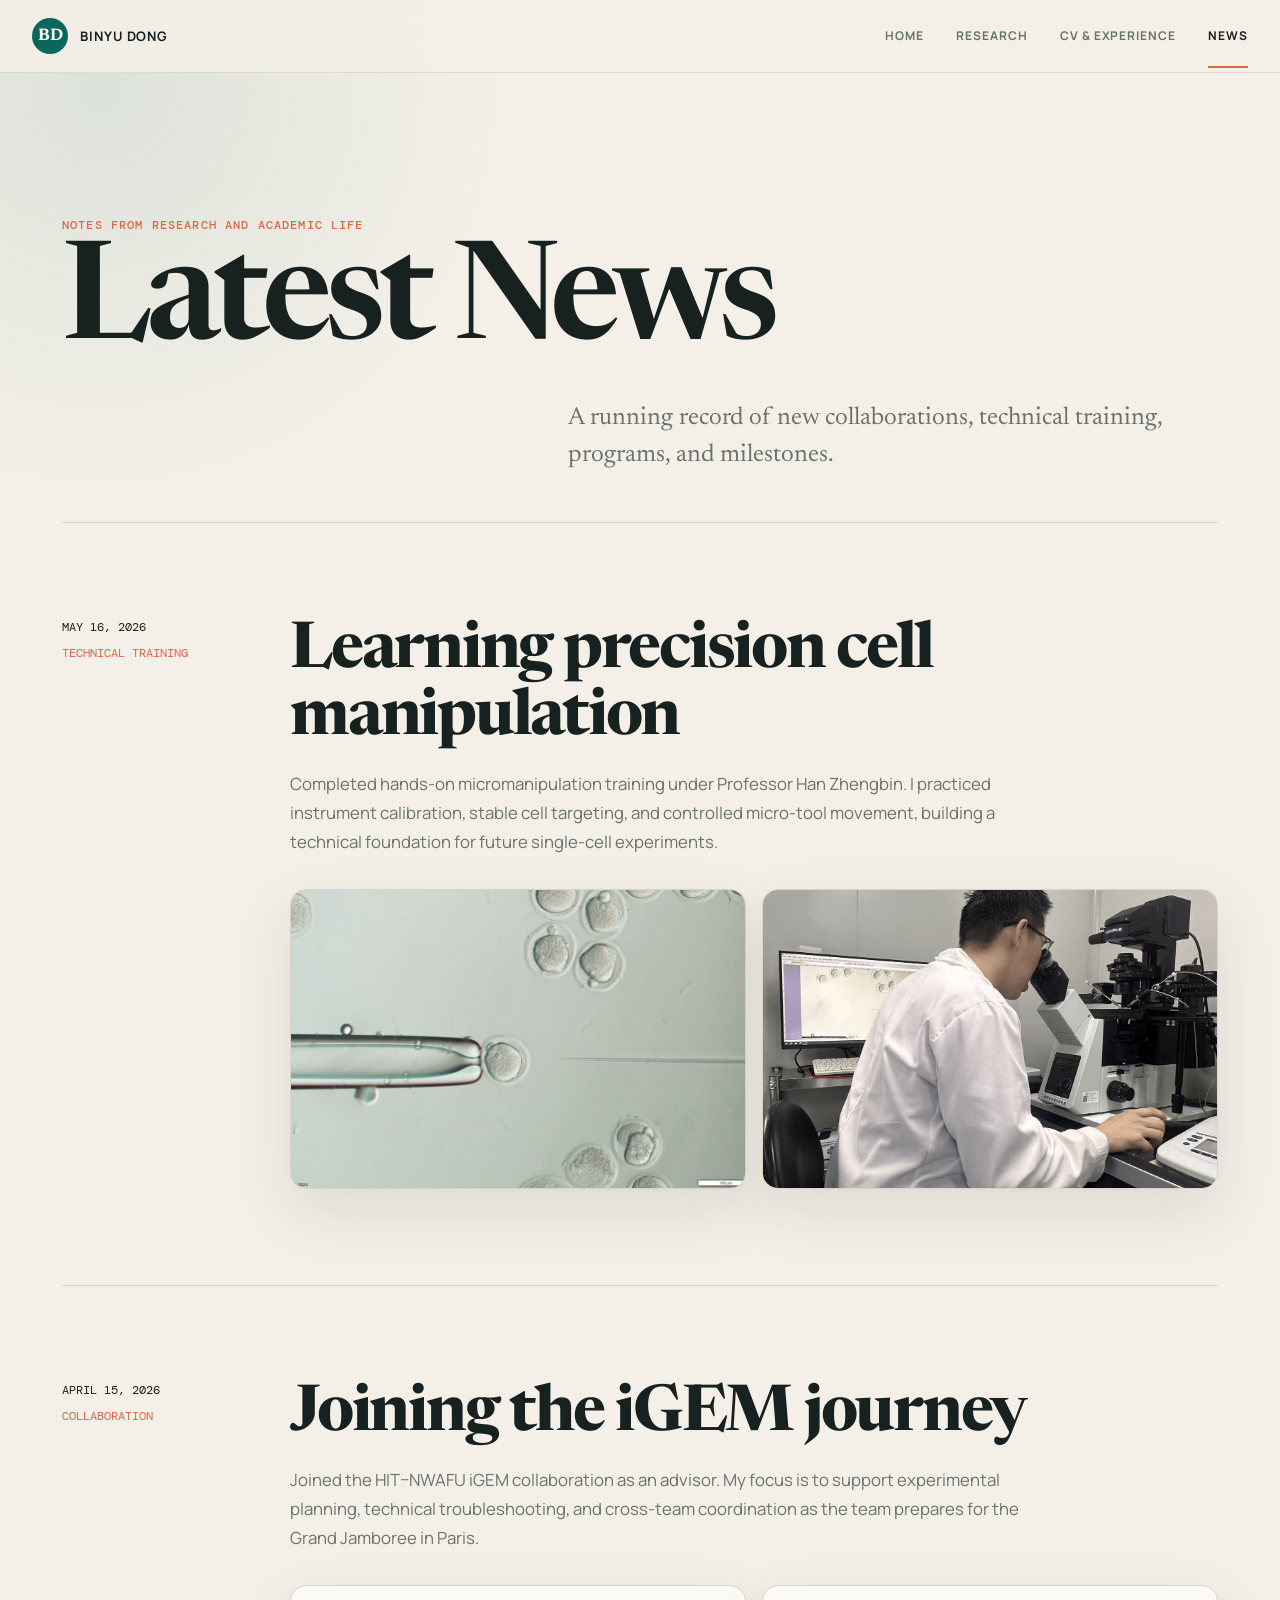
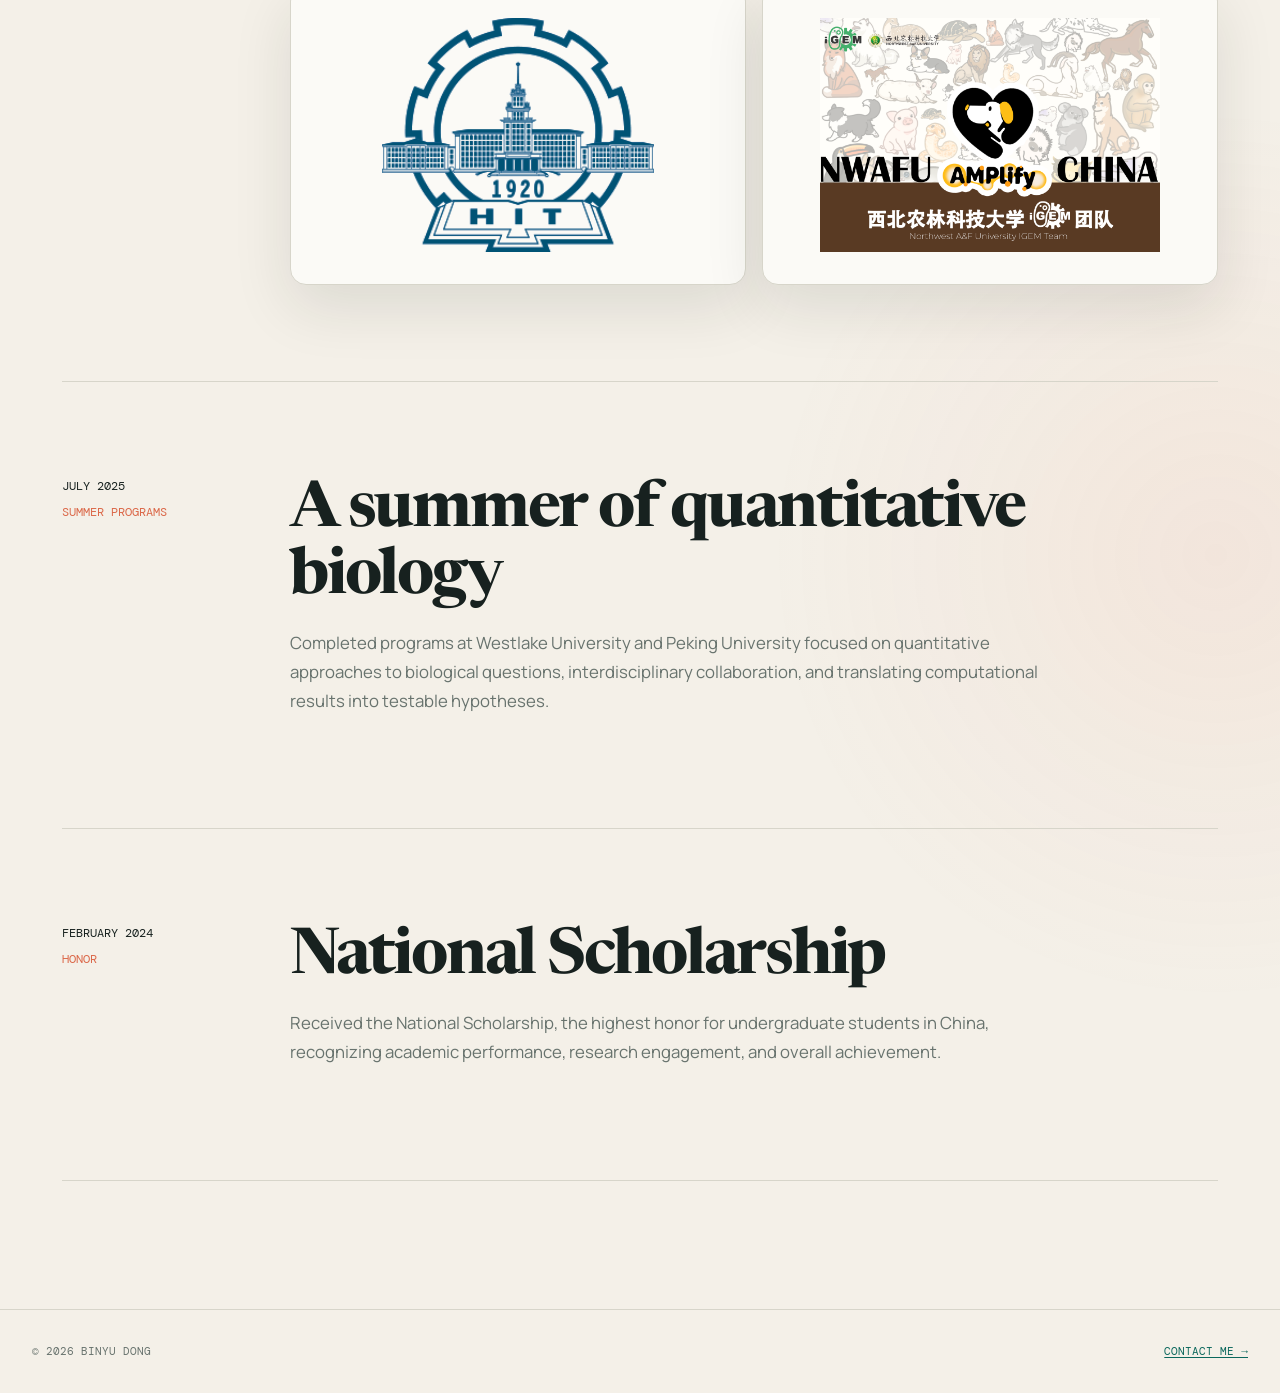
==== news.html @ 23bee2d2 "Improve mobile layout and research credibility" ====
<!doctype html>
<html lang="en">
<head>
  <meta charset="utf-8"><meta name="viewport" content="width=device-width, initial-scale=1">
  <title>Latest News | Binyu Dong</title>
  <meta name="description" content="Latest academic news and updates from Binyu Dong.">
  <link rel="preconnect" href="https://fonts.googleapis.com"><link rel="preconnect" href="https://fonts.gstatic.com" crossorigin>
  <link href="https://fonts.googleapis.com/css2?family=DM+Mono:wght@300;400;500&family=Manrope:wght@400;500;600;700&family=Newsreader:opsz,wght@6..72,500;6..72,600&display=swap" rel="stylesheet">
  <link rel="stylesheet" href="static/css/design.css"><link rel="icon" type="image/svg+xml" href="static/picture/icon.svg">
</head>
<body>
  <a class="skip-link" href="#content">Skip to content</a>
  <header class="site-header"><nav class="site-nav" aria-label="Main navigation"><a class="site-brand" href="index.html"><span class="brand-mark">BD</span><span>Binyu Dong</span></a><div class="nav-links"><a href="index.html">Home</a><a href="research.html">Research</a><a href="resume.html">CV & Experience</a><a class="active" href="news.html">News</a></div></nav></header>
  <main id="content" class="content-shell">
    <header class="page-hero"><p class="section-kicker">Notes from research and academic life</p><h1>Latest News</h1><p>A running record of new collaborations, technical training, programs, and milestones.</p></header>

    <section class="news-entry" id="micromanipulation"><div class="news-date"><time>May 16, 2026</time><span>Technical Training</span></div><article><h2>Learning precision cell manipulation</h2><p>Completed hands-on micromanipulation training under Professor Han Zhengbin. I practiced instrument calibration, stable cell targeting, and controlled micro-tool movement, building a technical foundation for future single-cell experiments.</p><div class="news-images"><img src="static/picture/placeholder1.png" alt="Micromanipulation training" loading="lazy" decoding="async"><img src="static/picture/placeholder2.png" alt="Micromanipulation training" loading="lazy" decoding="async"></div></article></section>

    <section class="news-entry" id="igem"><div class="news-date"><time>April 15, 2026</time><span>Collaboration</span></div><article><h2>Joining the iGEM journey</h2><p>Joined the HIT–NWAFU iGEM collaboration as an advisor. My focus is to support experimental planning, technical troubleshooting, and cross-team coordination as the team prepares for the Grand Jamboree in Paris.</p><div class="news-images logo-images"><img src="static/picture/hit.png" alt="Harbin Institute of Technology" loading="lazy" decoding="async"><img src="static/picture/igem.png" alt="iGEM Competition" loading="lazy" decoding="async"></div></article></section>

    <section class="news-entry"><div class="news-date"><time>July 2025</time><span>Summer Programs</span></div><article><h2>A summer of quantitative biology</h2><p>Completed programs at Westlake University and Peking University focused on quantitative approaches to biological questions, interdisciplinary collaboration, and translating computational results into testable hypotheses.</p></article></section>

    <section class="news-entry"><div class="news-date"><time>February 2024</time><span>Honor</span></div><article><h2>National Scholarship</h2><p>Received the National Scholarship, the highest honor for undergraduate students in China, recognizing academic performance, research engagement, and overall achievement.</p></article></section>
  </main>
  <footer class="site-footer"><span>© 2026 Binyu Dong</span><a href="mailto:binyudong@foxmail.com">Contact me →</a></footer>
  <button id="back-to-top" type="button" aria-label="Back to top">↑ Top</button><script src="static/js/design.js"></script>
</body>
</html>
---- static/css/design.css ----
:root {
  --paper: #f4f0e8; --bright: #fbfaf6; --ink: #17211f; --muted: #68736e;
  --line: #d7d5ca; --teal: #0a675c; --dark-teal: #07473f; --coral: #db6849;
  --display: "Newsreader", Georgia, serif; --sans: "Manrope", sans-serif; --mono: "DM Mono", monospace;
  --shadow: 0 22px 60px rgba(23,33,31,.11);
}
* { box-sizing: border-box; }
html { overflow-x: hidden; scroll-behavior: smooth; background: var(--paper); }
body { overflow-x: hidden; margin: 0; color: var(--ink); background: radial-gradient(circle at 8% 3%,rgba(10,103,92,.1),transparent 25rem),radial-gradient(circle at 95% 72%,rgba(219,104,73,.08),transparent 28rem),var(--paper); font-family: var(--sans); font-size: 17px; line-height: 1.72; }
body::before { position: fixed; inset: 0; z-index: -1; opacity: .32; content: ""; pointer-events: none; background-image: url("data:image/svg+xml,%3Csvg viewBox='0 0 160 160' xmlns='http://www.w3.org/2000/svg'%3E%3Cfilter id='n'%3E%3CfeTurbulence type='fractalNoise' baseFrequency='.8' numOctaves='3' stitchTiles='stitch'/%3E%3C/filter%3E%3Crect width='100%25' height='100%25' filter='url(%23n)' opacity='.08'/%3E%3C/svg%3E"); }
::selection { color: var(--bright); background: var(--teal); }
a { color: var(--teal); text-underline-offset: .2em; }
img { display: block; max-width: 100%; }
.skip-link { position: fixed; top: -5rem; left: 1rem; z-index: 100; padding: .7rem 1rem; color: white; background: var(--ink); }
.skip-link:focus { top: 0; }

.site-header { position: sticky; top: 0; z-index: 20; background: rgba(244,240,232,.88); border-bottom: 1px solid rgba(23,33,31,.1); backdrop-filter: blur(16px); }
.site-nav { display: flex; max-width: 1320px; min-height: 72px; margin: auto; padding: 0 32px; align-items: center; justify-content: space-between; }
.site-brand { display: flex; gap: .75rem; align-items: center; color: var(--ink); font-size: .82rem; font-weight: 700; letter-spacing: .07em; text-decoration: none; text-transform: uppercase; }
.brand-mark { display: grid; width: 2.25rem; height: 2.25rem; place-items: center; color: var(--bright); background: var(--teal); border-radius: 50%; font-family: var(--display); font-size: 1.05rem; letter-spacing: 0; }
.nav-links { display: flex; gap: 2rem; }
.nav-links a { position: relative; padding: 1.35rem 0; color: var(--muted); font-size: .75rem; font-weight: 700; letter-spacing: .08em; text-decoration: none; text-transform: uppercase; }
.nav-links a::after { position: absolute; right: 0; bottom: 0; left: 0; height: 2px; background: var(--coral); content: ""; transform: scaleX(0); transition: transform 180ms ease; }
.nav-links a:hover,.nav-links a.active { color: var(--ink); }
.nav-links a.active::after,.nav-links a:hover::after { transform: scaleX(1); }

.home-shell { display: grid; grid-template-columns: 290px minmax(0,1fr); gap: 5rem; max-width: 1320px; margin: auto; padding: 5rem 32px 8rem; }
.profile-card { position: sticky; top: 6.8rem; align-self: start; overflow: hidden; padding: .85rem 1rem 1.4rem; background: var(--bright); border: 1px solid rgba(23,33,31,.1); border-radius: 10rem 10rem 1.2rem 1.2rem; box-shadow: var(--shadow); }
.profile-card::after { position: absolute; right: -2rem; bottom: -2rem; width: 7rem; height: 7rem; background: repeating-radial-gradient(circle,var(--coral) 0 1px,transparent 1px 7px); content: ""; opacity: .25; }
.profile-card img { width: 100%; aspect-ratio: 1/1.18; object-fit: cover; object-position: center 19%; border-radius: 10rem 10rem .8rem .8rem; }
.profile-card > div { padding: .8rem .3rem 0; }
.profile-card h2 { margin: 0 0 1rem; font-family: var(--display); font-size: 2rem; line-height: 1.12; }
.profile-card h2 span { color: var(--muted); font-size: 1.25rem; }
.eyebrow,.section-kicker { margin: 0 0 .7rem; color: var(--coral); font-family: var(--mono); font-size: .72rem; font-weight: 500; letter-spacing: .1em; line-height: 1.5; text-transform: uppercase; }
.profile-quote { padding-top: 1rem; color: var(--dark-teal); border-top: 1px solid var(--line); font-family: var(--display); font-size: 1.18rem; line-height: 1.5; }
.profile-details { position: relative; z-index: 1; margin: 1.2rem 0 0; padding: 0; list-style: none; color: var(--muted); font-size: .78rem; line-height: 1.6; }
.profile-details li { margin: .45rem 0; }
.profile-details a { color: var(--ink); text-decoration: none; }

.hero { min-height: 590px; padding-top: 1.2rem; }
.hero h1,.page-hero h1 { margin: 0; font-family: var(--display); font-size: clamp(5rem,9vw,8rem); font-weight: 600; letter-spacing: -.045em; line-height: .9; }
.hero h1 em { color: var(--teal); font-weight: 500; }
.hero-lead { max-width: 760px; margin: 3rem 0 2rem; font-family: var(--display); font-size: 1.7rem; line-height: 1.48; }
.hero-actions { display: flex; gap: 1.5rem; align-items: center; }
.primary-button { display: inline-flex; gap: 2rem; align-items: center; justify-content: space-between; padding: .9rem 1rem .9rem 1.3rem; color: white; background: var(--ink); border-radius: 3rem; font-size: .76rem; font-weight: 700; letter-spacing: .07em; text-decoration: none; text-transform: uppercase; box-shadow: 0 12px 30px rgba(23,33,31,.2); }
.primary-button span { display: grid; width: 2rem; height: 2rem; place-items: center; color: var(--ink); background: var(--coral); border-radius: 50%; font-size: 1rem; }
.primary-button:hover { background: var(--teal); }
.text-button { color: var(--ink); font-size: .76rem; font-weight: 700; letter-spacing: .07em; text-transform: uppercase; }
.stat-strip { display: grid; grid-template-columns: repeat(3,1fr); margin: 0 0 7rem; border-block: 1px solid var(--line); }
.stat-strip div { padding: 1.5rem 1rem; border-right: 1px solid var(--line); }
.stat-strip div:last-child { border: 0; }
.stat-strip strong,.stat-strip span { display: block; }
.stat-strip strong { color: var(--teal); font-family: var(--display); font-size: 2rem; }
.stat-strip span { color: var(--muted); font-family: var(--mono); font-size: .7rem; line-height: 1.45; text-transform: uppercase; }
.home-section { margin-bottom: 7rem; }
.section-heading { display: flex; margin-bottom: 2rem; align-items: end; justify-content: space-between; }
.section-heading h2 { margin: 0; font-family: var(--display); font-size: 3.7rem; line-height: 1.08; }
.section-heading > a { color: var(--ink); font-family: var(--mono); font-size: .72rem; text-transform: uppercase; }
.interest-grid { display: grid; grid-template-columns: repeat(3,1fr); gap: 1rem; }
.interest-card { min-height: 260px; padding: 1.4rem; background: rgba(251,250,246,.55); border: 1px solid var(--line); border-radius: 1rem; transition: transform 180ms ease,background 180ms ease; }
.interest-card:hover { background: var(--bright); transform: translateY(-5px); }
.interest-card span { color: var(--coral); font-family: var(--mono); font-size: .72rem; }
.interest-card h3 { margin: 4rem 0 .8rem; font-family: var(--display); font-size: 1.9rem; line-height: 1.1; }
.interest-card p { margin: 0; color: var(--muted); font-size: .88rem; line-height: 1.65; }
.feature-grid { display: grid; grid-template-columns: 1.5fr 1fr; gap: 1rem; }
.feature-card { overflow: hidden; color: var(--ink); background: var(--bright); border: 1px solid var(--line); border-radius: 1rem; text-decoration: none; box-shadow: var(--shadow); }
.feature-card img { width: 100%; height: 220px; object-fit: cover; }
.feature-main img { height: 300px; }
.feature-card div { padding: 1.3rem; }
.feature-card span { color: var(--coral); font-family: var(--mono); font-size: .7rem; text-transform: uppercase; }
.feature-card h3 { margin: .5rem 0; font-family: var(--display); font-size: 1.9rem; line-height: 1.15; }
.feature-card p { margin: 0; color: var(--muted); font-size: .85rem; }
.news-preview-card { display: grid; grid-template-columns: 120px 1fr auto; gap: 1.5rem; padding: 1.5rem 0; align-items: center; color: var(--ink); border-block: 1px solid var(--line); text-decoration: none; }
.news-preview-card time { font-family: var(--mono); font-size: .72rem; }
.news-preview-card h3,.news-preview-card p { margin: 0; }
.news-preview-card h3 { font-family: var(--display); font-size: 1.75rem; line-height: 1.2; }
.news-preview-card p { color: var(--muted); font-size: .85rem; }

.content-shell { max-width: 1220px; margin: auto; padding: 6rem 32px 8rem; }
.page-hero { display: grid; min-height: 330px; padding: 3rem 0; align-content: center; border-bottom: 1px solid var(--line); }
.page-hero h1 { font-size: clamp(5rem,11vw,8.5rem); line-height: .9; }
.page-hero > p:last-child { max-width: 650px; margin: 2rem 0 0 auto; color: var(--muted); font-family: var(--display); font-size: 1.55rem; line-height: 1.5; }
.project { display: grid; grid-template-columns: 210px minmax(0,1fr); gap: 3.5rem; padding: 4.5rem 0; border-bottom: 1px solid var(--line); scroll-margin-top: 80px; }
.project-meta { color: var(--muted); font-family: var(--mono); font-size: 1rem; line-height: 1.65; text-transform: uppercase; }
.project-meta span { display: grid; width: 2.55rem; height: 2.55rem; margin-bottom: 1.15rem; place-items: center; color: white; background: var(--teal); border-radius: 50%; font-size: .82rem; }
.project-meta p { margin: 0 0 .75rem; }
.project-meta strong { color: var(--coral); font-size: .9em; letter-spacing: .02em; }
.project-body h2,.news-entry h2 { margin: 0 0 .8rem; font-family: var(--display); font-size: clamp(2.7rem,5vw,4.4rem); letter-spacing: -.035em; line-height: 1.05; }
.project-role { color: var(--teal); font-family: var(--mono); font-size: .75rem; line-height: 1.55; text-transform: uppercase; }
.project-body > p:not(.project-role),.project-body ul { max-width: 700px; }
.project-body li::marker { color: var(--coral); }
.project-facts { display: grid; grid-template-columns: repeat(2,minmax(0,1fr)); gap: 0; max-width: 820px; margin: 1.5rem 0 0; border: 1px solid var(--line); border-radius: 1rem; overflow: hidden; }
.project-facts p { min-height: 125px; margin: 0; padding: 1.2rem; color: var(--muted); border-right: 1px solid var(--line); border-bottom: 1px solid var(--line); font-size: .9rem; line-height: 1.6; }
.project-facts p:nth-child(2n) { border-right: 0; }
.project-facts p:nth-last-child(-n+2) { border-bottom: 0; }
.project-facts b { display: block; margin-bottom: .45rem; color: var(--coral); font-family: var(--mono); font-size: .68rem; letter-spacing: .07em; text-transform: uppercase; }
.evidence-links { display: flex; gap: .7rem; flex-wrap: wrap; margin-top: 1.25rem; }
.evidence-links a { padding: .55rem .9rem; color: var(--dark-teal); background: rgba(251,250,246,.7); border: 1px solid var(--line); border-radius: 2rem; font-family: var(--mono); font-size: .68rem; text-decoration: none; text-transform: uppercase; }
.evidence-links a:hover { color: white; background: var(--teal); border-color: var(--teal); }
.project-body figure { margin: 2.5rem 0 0; padding: .6rem; background: var(--bright); border: 1px solid var(--line); border-radius: 1rem; box-shadow: var(--shadow); }
.project-body figure img { width: 100%; border-radius: .6rem; }
.project-body figcaption { padding: .8rem .5rem .3rem; color: var(--muted); font-family: var(--mono); font-size: .72rem; line-height: 1.5; }
.resume-hero { grid-template-columns: 1fr auto; align-items: end; }
.resume-hero h1 { font-size: clamp(5rem,10vw,8rem); line-height: .9; }
.resume-section { display: grid; grid-template-columns: 230px 1fr; gap: 3rem; padding: 5rem 0; border-bottom: 1px solid var(--line); }
.resume-label span { color: var(--coral); font-family: var(--mono); font-size: .72rem; }
.resume-label h2 { margin: .5rem 0; font-family: var(--display); font-size: 2.55rem; line-height: 1.1; }
.resume-item { display: grid; grid-template-columns: 1fr auto; gap: 1rem; }
.resume-item h3,.skill-grid h3 { margin: 0; font-family: var(--display); font-size: 2rem; line-height: 1.15; }
.resume-item p { margin: .2rem 0; color: var(--muted); }
.resume-item time { font-family: var(--mono); font-size: .72rem; }
.timeline article { display: grid; grid-template-columns: 190px 1fr; gap: 1.5rem; padding: 1.5rem 0; border-bottom: 1px solid var(--line); }
.timeline article:first-child { padding-top: 0; }
.timeline time { color: var(--coral); font-family: var(--mono); font-size: .72rem; line-height: 1.55; text-transform: uppercase; }
.timeline h3,.timeline p { margin: 0; }
.timeline h3 { font-family: var(--display); font-size: 1.55rem; line-height: 1.2; }
.timeline p { margin-top: .4rem; color: var(--muted); font-size: .88rem; }
.compact-list article { display: grid; grid-template-columns: 1fr 1.4fr; gap: 1rem; padding: 1.2rem 0; border-bottom: 1px solid var(--line); }
.compact-list article:first-child { padding-top: 0; }
.compact-list span { color: var(--muted); font-size: .88rem; }
.skill-grid { display: grid; grid-template-columns: repeat(2,1fr); gap: 1rem; }
.skill-grid article { padding: 1.3rem; background: rgba(251,250,246,.55); border: 1px solid var(--line); border-radius: 1rem; }
.skill-grid p { margin-bottom: 0; color: var(--muted); font-size: .88rem; line-height: 1.65; }
.news-entry { display: grid; grid-template-columns: 180px 1fr; gap: 3rem; padding: 6rem 0; border-bottom: 1px solid var(--line); scroll-margin-top: 80px; }
.news-date time,.news-date span { display: block; font-family: var(--mono); font-size: .72rem; line-height: 1.55; text-transform: uppercase; }
.news-date span { margin-top: .5rem; color: var(--coral); }
.news-entry article > p { max-width: 760px; color: var(--muted); font-size: 1.05rem; }
.news-images { display: grid; grid-template-columns: repeat(2,1fr); gap: 1rem; margin-top: 2rem; }
.news-images img { width: 100%; height: 300px; object-fit: cover; background: var(--bright); border: 1px solid var(--line); border-radius: 1rem; box-shadow: var(--shadow); }
.logo-images img { padding: 2rem; object-fit: contain; }
.site-footer { display: flex; max-width: 1320px; margin: auto; padding: 2rem 32px; justify-content: space-between; color: var(--muted); border-top: 1px solid var(--line); font-family: var(--mono); font-size: .7rem; text-transform: uppercase; }
#back-to-top { position: fixed; right: 1.5rem; bottom: 1.5rem; z-index: 30; display: none; padding: .7rem 1rem; color: white; background: var(--teal); border: 0; border-radius: 3rem; box-shadow: 0 10px 30px rgba(7,71,63,.28); font-family: var(--mono); font-size: .72rem; cursor: pointer; }
.reveal { opacity: 0; transform: translateY(16px); transition: opacity 600ms ease,transform 600ms ease; }
.reveal.in-view { opacity: 1; transform: none; }

@media (max-width: 850px) {
  .site-nav { padding-inline: 20px; }
  .nav-links { gap: 1.2rem; overflow-x: auto; }
  .nav-links a { white-space: nowrap; }
  .home-shell { grid-template-columns: 1fr; gap: 3rem; padding-top: 2rem; }
  .profile-card { position: static; display: grid; grid-template-columns: 140px 1fr; gap: 1rem; border-radius: 1rem; }
  .profile-card::after { display: none; }
  .profile-card img { height: 170px; border-radius: .8rem; }
  .hero { min-height: auto; padding: 2rem 0 5rem; }
  .interest-grid { grid-template-columns: 1fr; }
  .interest-card { min-height: auto; }
  .interest-card h3 { margin-top: 2rem; }
  .project,.resume-section,.news-entry { grid-template-columns: 1fr; gap: 1.5rem; }
  .resume-hero { grid-template-columns: 1fr; gap: 2rem; }
}
@media (max-width: 600px) {
  body { font-size: 16px; line-height: 1.68; }
  .site-nav { display: block; padding: .7rem 1rem 0; }
  .site-brand { margin-bottom: .3rem; }
  .nav-links { gap: 1.3rem; }
  .nav-links a { padding: .65rem 0 .8rem; font-size: .68rem; letter-spacing: .06em; }
  .home-shell,.content-shell { padding-inline: 1rem; }
  .profile-card { grid-template-columns: 95px 1fr; }
  .profile-card img { height: 120px; }
  .profile-card .profile-quote,.profile-card .profile-details { display: none; }
  .hero h1 { font-size: clamp(3rem,14.5vw,3.4rem); line-height: 1; letter-spacing: -.04em; }
  .hero-lead { font-size: 1.35rem; line-height: 1.52; }
  .hero-actions { align-items: start; flex-direction: column; }
  .stat-strip { margin-bottom: 5rem; }
  .stat-strip div { padding: 1rem .4rem; }
  .stat-strip strong { font-size: 1.5rem; line-height: 1.15; }
  .stat-strip span { font-size: .62rem; }
  .feature-grid,.news-images,.skill-grid { grid-template-columns: 1fr; }
  .feature-main img,.feature-card img { height: 210px; }
  .section-heading { gap: 1rem; align-items: start; flex-direction: column; }
  .section-heading h2 { font-size: 2.8rem; line-height: 1.08; }
  .news-preview-card { grid-template-columns: 1fr auto; }
  .news-preview-card time { grid-column: 1/-1; }
  .page-hero { min-height: 260px; padding: 2.5rem 0; }
  .page-hero h1 { font-size: 4rem; line-height: .95; }
  .page-hero > p:last-child { margin-left: 0; font-size: 1.2rem; line-height: 1.5; }
  .project,.resume-section,.news-entry { padding: 3.25rem 0; }
  .project-body h2,.news-entry h2 { overflow-wrap: anywhere; font-size: 2.45rem; line-height: 1.1; }
  .project-facts { grid-template-columns: 1fr; }
  .project-facts p,.project-facts p:nth-child(2n),.project-facts p:nth-last-child(-n+2) { min-height: auto; border-right: 0; border-bottom: 1px solid var(--line); }
  .project-facts p:last-child { border-bottom: 0; }
  .timeline article { grid-template-columns: 1fr; gap: .5rem; }
  .compact-list article { grid-template-columns: 1fr; }
  .news-images img { height: 230px; }
  .site-footer { gap: 1rem; flex-direction: column; }
}
@media (max-width: 420px) {
  .site-nav { display: grid; grid-template-columns: 1fr; padding: .6rem .75rem 0; }
  .site-brand { margin: 0 0 .4rem; font-size: .75rem; }
  .brand-mark { width: 2rem; height: 2rem; }
  .nav-links { display: grid; grid-template-columns: repeat(2,minmax(0,1fr)); gap: 0; width: 100%; overflow: visible; border-top: 1px solid var(--line); }
  .nav-links a { padding: .6rem .25rem; text-align: center; white-space: normal; }
  .hero h1 { font-size: clamp(2.75rem,14vw,3.2rem); overflow-wrap: anywhere; }
  .stat-strip { grid-template-columns: 1fr; }
  .stat-strip div { border-right: 0; border-bottom: 1px solid var(--line); }
  .stat-strip div:last-child { border-bottom: 0; }
}
@media (prefers-reduced-motion: reduce) { *,*::before,*::after { scroll-behavior: auto !important; transition-duration: .01ms !important; } .reveal { opacity: 1; transform: none; } }
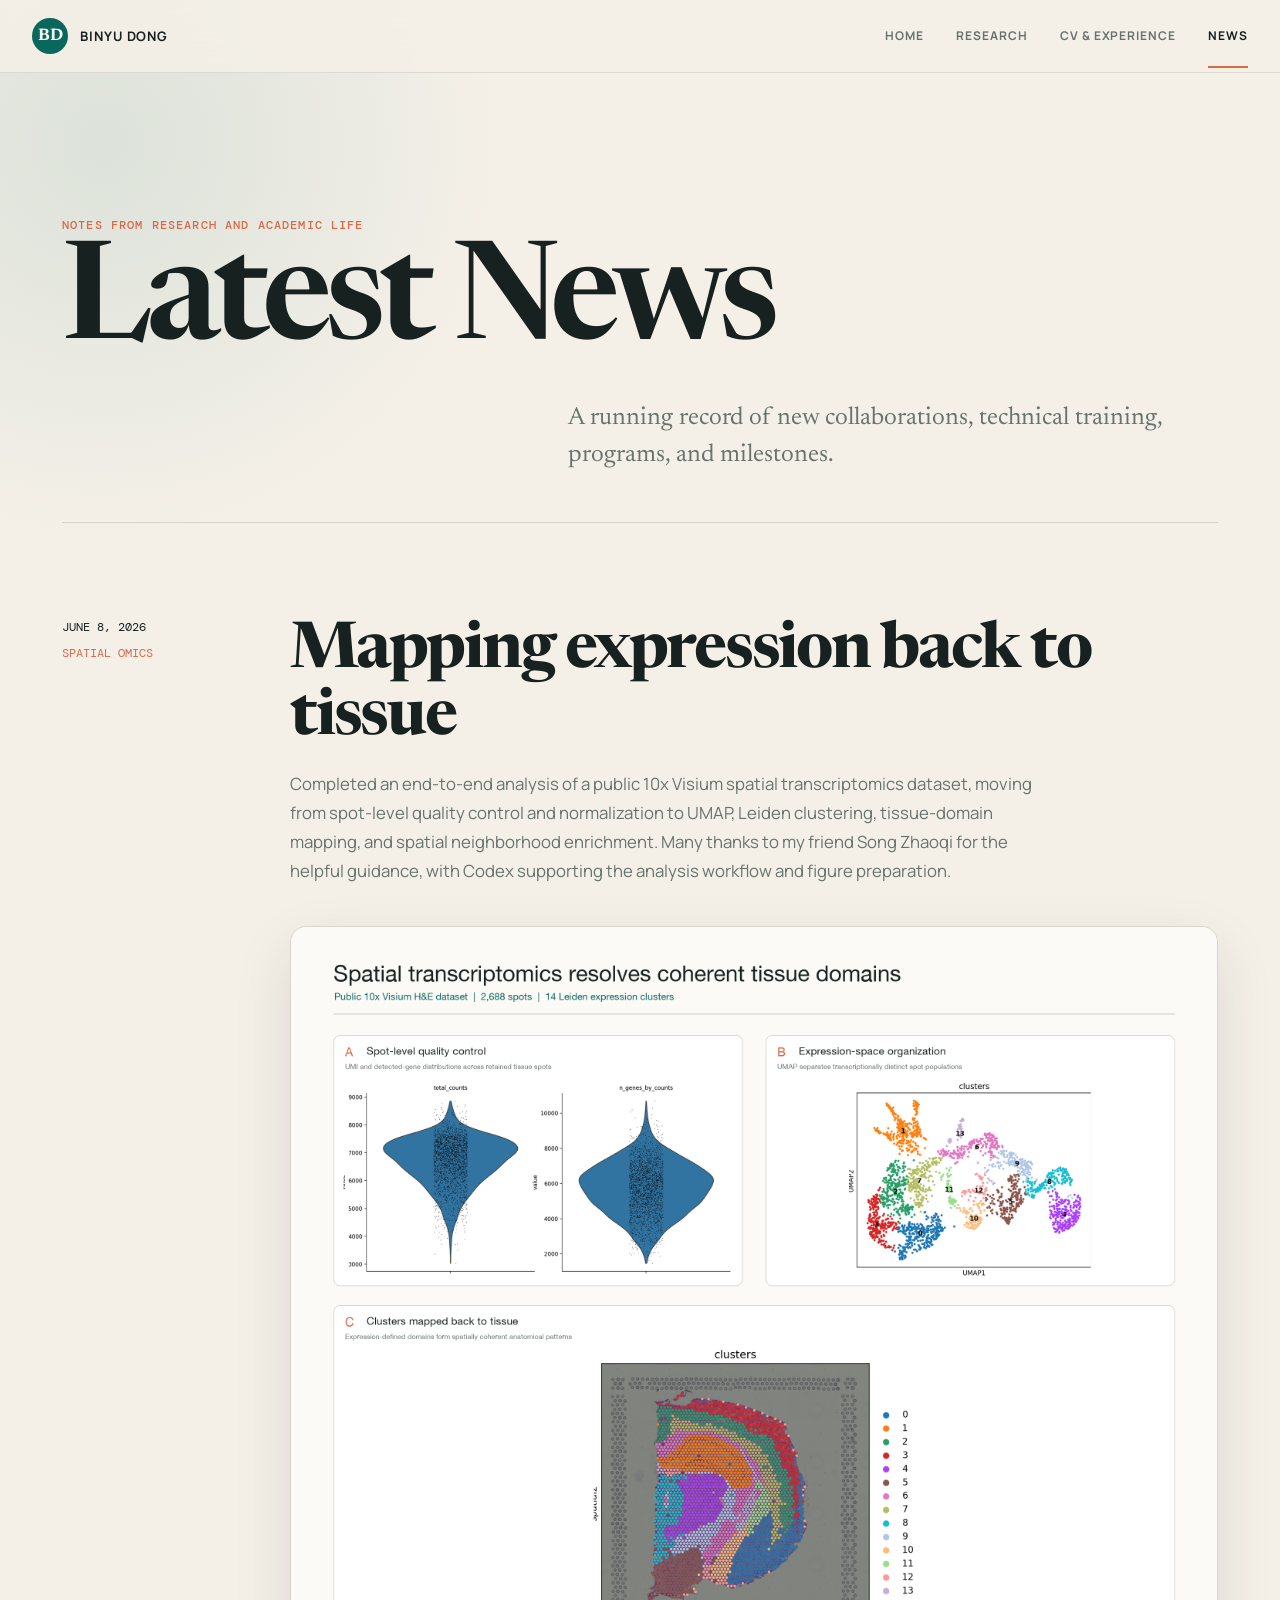
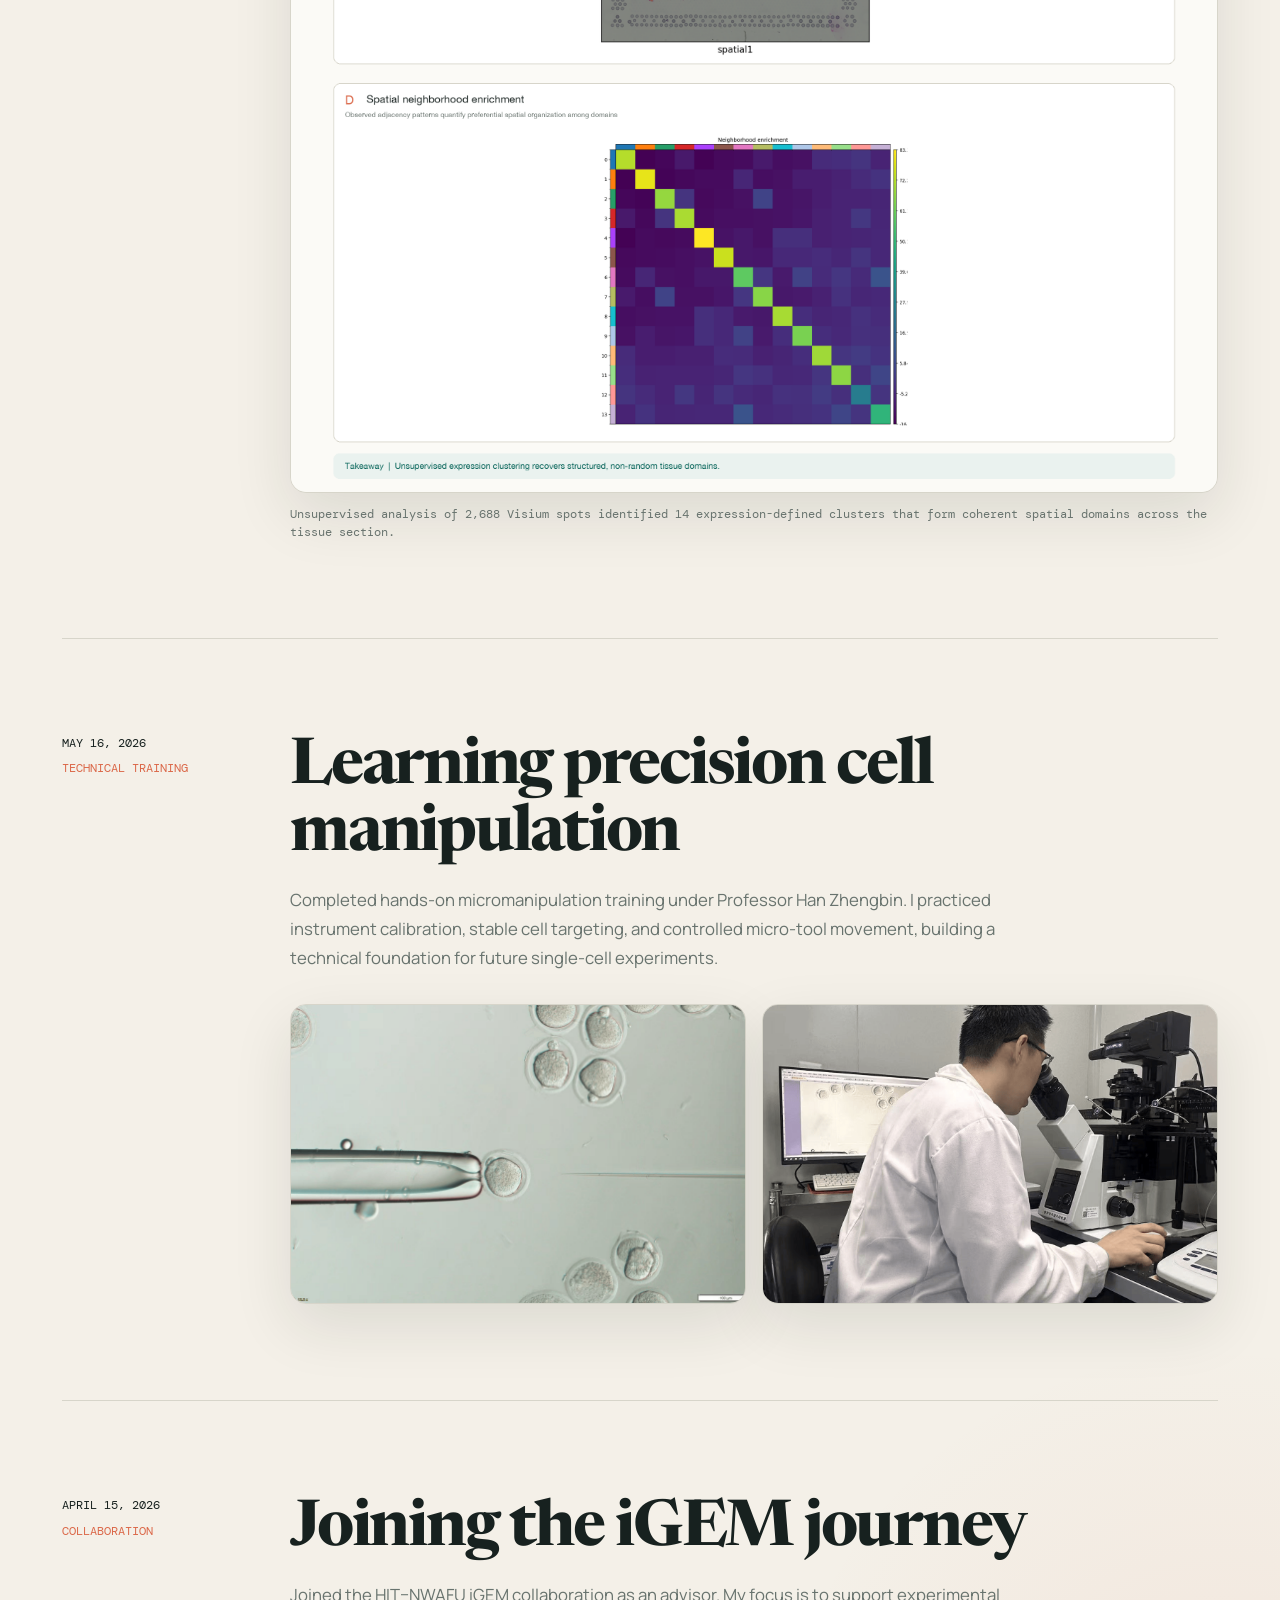
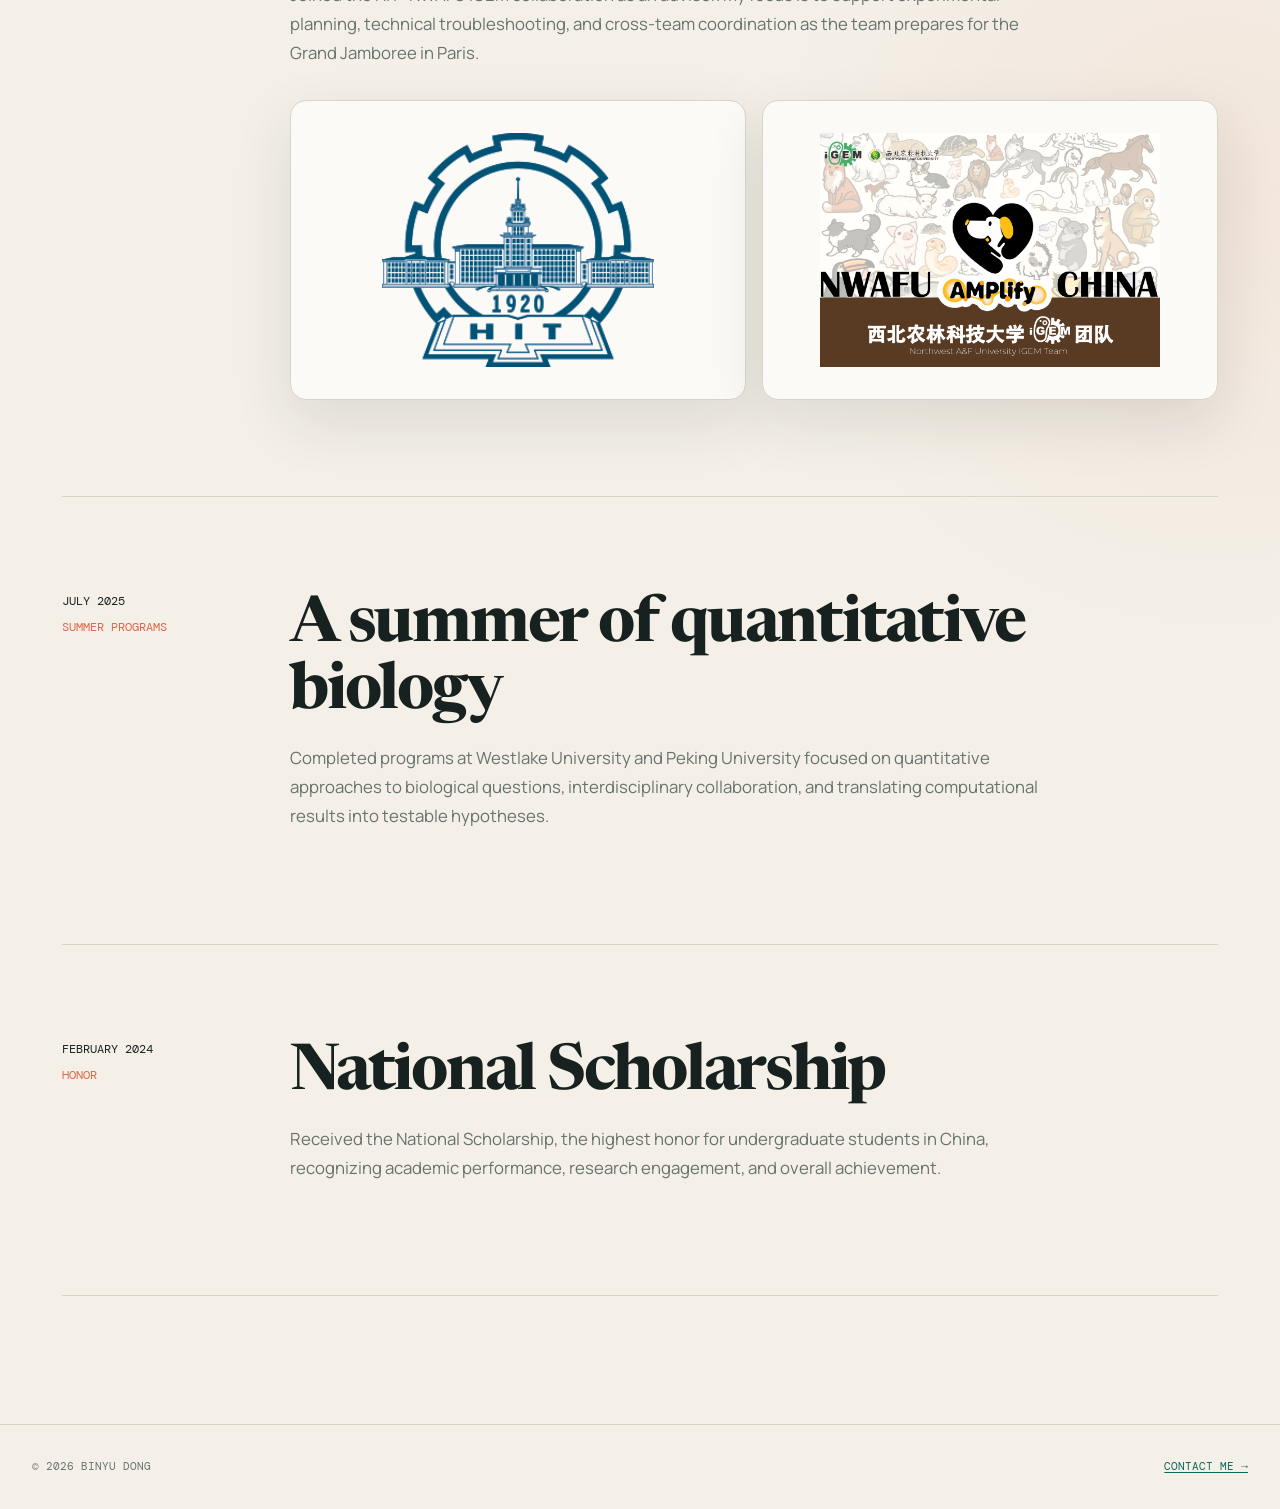
==== commit 00028d15: "Add Visium analysis update and figure" ====
--- a/news.html
+++ b/news.html
@@ -14,6 +14,8 @@
   <main id="content" class="content-shell">
     <header class="page-hero"><p class="section-kicker">Notes from research and academic life</p><h1>Latest News</h1><p>A running record of new collaborations, technical training, programs, and milestones.</p></header>
 
+    <section class="news-entry" id="visium"><div class="news-date"><time>June 8, 2026</time><span>Spatial Omics</span></div><article><h2>Mapping expression back to tissue</h2><p>Completed an end-to-end analysis of a public 10x Visium spatial transcriptomics dataset, moving from spot-level quality control and normalization to UMAP, Leiden clustering, tissue-domain mapping, and spatial neighborhood enrichment. Many thanks to my friend Song Zhaoqi for the helpful guidance, with Codex supporting the analysis workflow and figure preparation.</p><figure class="news-main-figure"><img src="static/picture/visium_main_figure.png" alt="Main figure summarizing quality control, UMAP clustering, spatial domains, and neighborhood enrichment from a public Visium dataset" loading="eager" decoding="async"><figcaption>Unsupervised analysis of 2,688 Visium spots identified 14 expression-defined clusters that form coherent spatial domains across the tissue section.</figcaption></figure></article></section>
+
     <section class="news-entry" id="micromanipulation"><div class="news-date"><time>May 16, 2026</time><span>Technical Training</span></div><article><h2>Learning precision cell manipulation</h2><p>Completed hands-on micromanipulation training under Professor Han Zhengbin. I practiced instrument calibration, stable cell targeting, and controlled micro-tool movement, building a technical foundation for future single-cell experiments.</p><div class="news-images"><img src="static/picture/placeholder1.png" alt="Micromanipulation training" loading="lazy" decoding="async"><img src="static/picture/placeholder2.png" alt="Micromanipulation training" loading="lazy" decoding="async"></div></article></section>
 
     <section class="news-entry" id="igem"><div class="news-date"><time>April 15, 2026</time><span>Collaboration</span></div><article><h2>Joining the iGEM journey</h2><p>Joined the HIT–NWAFU iGEM collaboration as an advisor. My focus is to support experimental planning, technical troubleshooting, and cross-team coordination as the team prepares for the Grand Jamboree in Paris.</p><div class="news-images logo-images"><img src="static/picture/hit.png" alt="Harbin Institute of Technology" loading="lazy" decoding="async"><img src="static/picture/igem.png" alt="iGEM Competition" loading="lazy" decoding="async"></div></article></section>
--- a/static/css/design.css
+++ b/static/css/design.css
@@ -128,6 +128,9 @@
 .news-images { display: grid; grid-template-columns: repeat(2,1fr); gap: 1rem; margin-top: 2rem; }
 .news-images img { width: 100%; height: 300px; object-fit: cover; background: var(--bright); border: 1px solid var(--line); border-radius: 1rem; box-shadow: var(--shadow); }
 .logo-images img { padding: 2rem; object-fit: contain; }
+.news-main-figure { max-width: 940px; margin: 2.5rem 0 0; }
+.news-main-figure img { width: 100%; background: var(--bright); border: 1px solid var(--line); border-radius: 1rem; box-shadow: var(--shadow); }
+.news-main-figure figcaption { margin-top: .8rem; color: var(--muted); font-family: var(--mono); font-size: .72rem; line-height: 1.55; }
 .site-footer { display: flex; max-width: 1320px; margin: auto; padding: 2rem 32px; justify-content: space-between; color: var(--muted); border-top: 1px solid var(--line); font-family: var(--mono); font-size: .7rem; text-transform: uppercase; }
 #back-to-top { position: fixed; right: 1.5rem; bottom: 1.5rem; z-index: 30; display: none; padding: .7rem 1rem; color: white; background: var(--teal); border: 0; border-radius: 3rem; box-shadow: 0 10px 30px rgba(7,71,63,.28); font-family: var(--mono); font-size: .72rem; cursor: pointer; }
 .reveal { opacity: 0; transform: translateY(16px); transition: opacity 600ms ease,transform 600ms ease; }
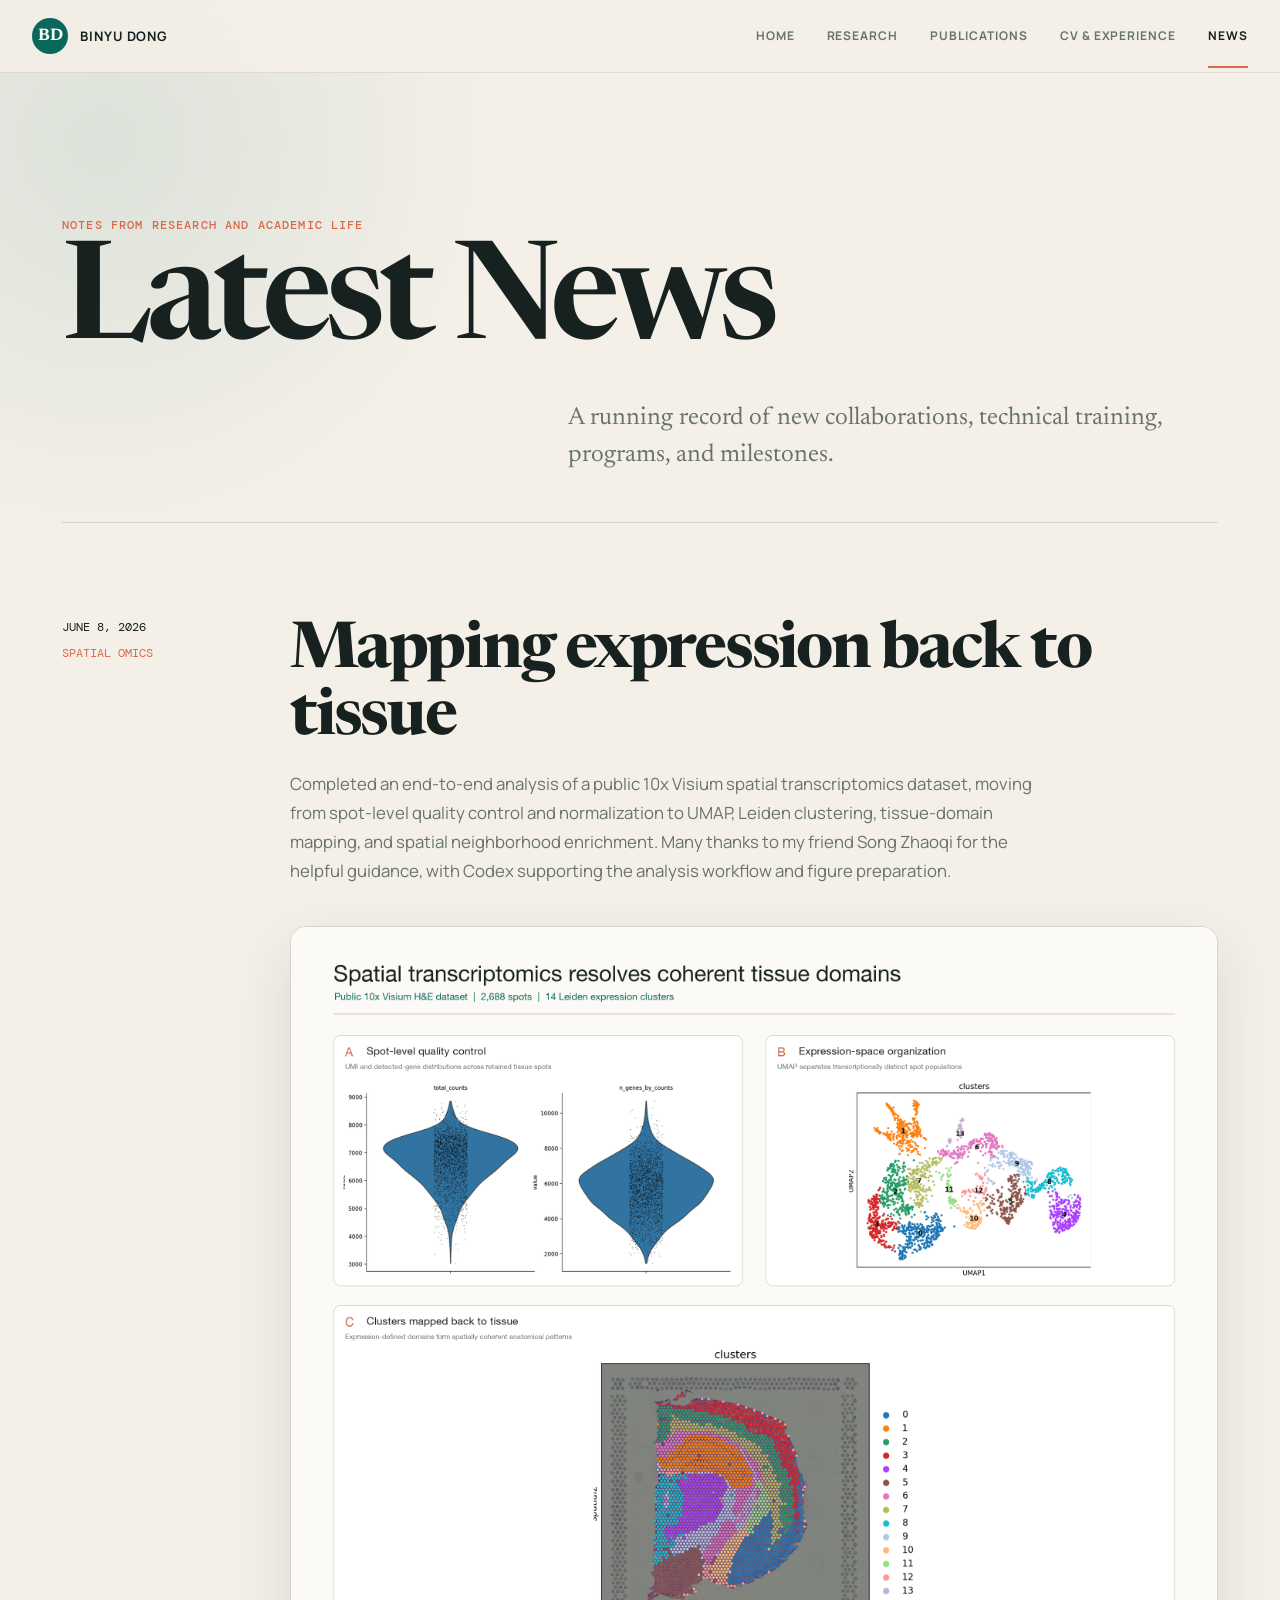
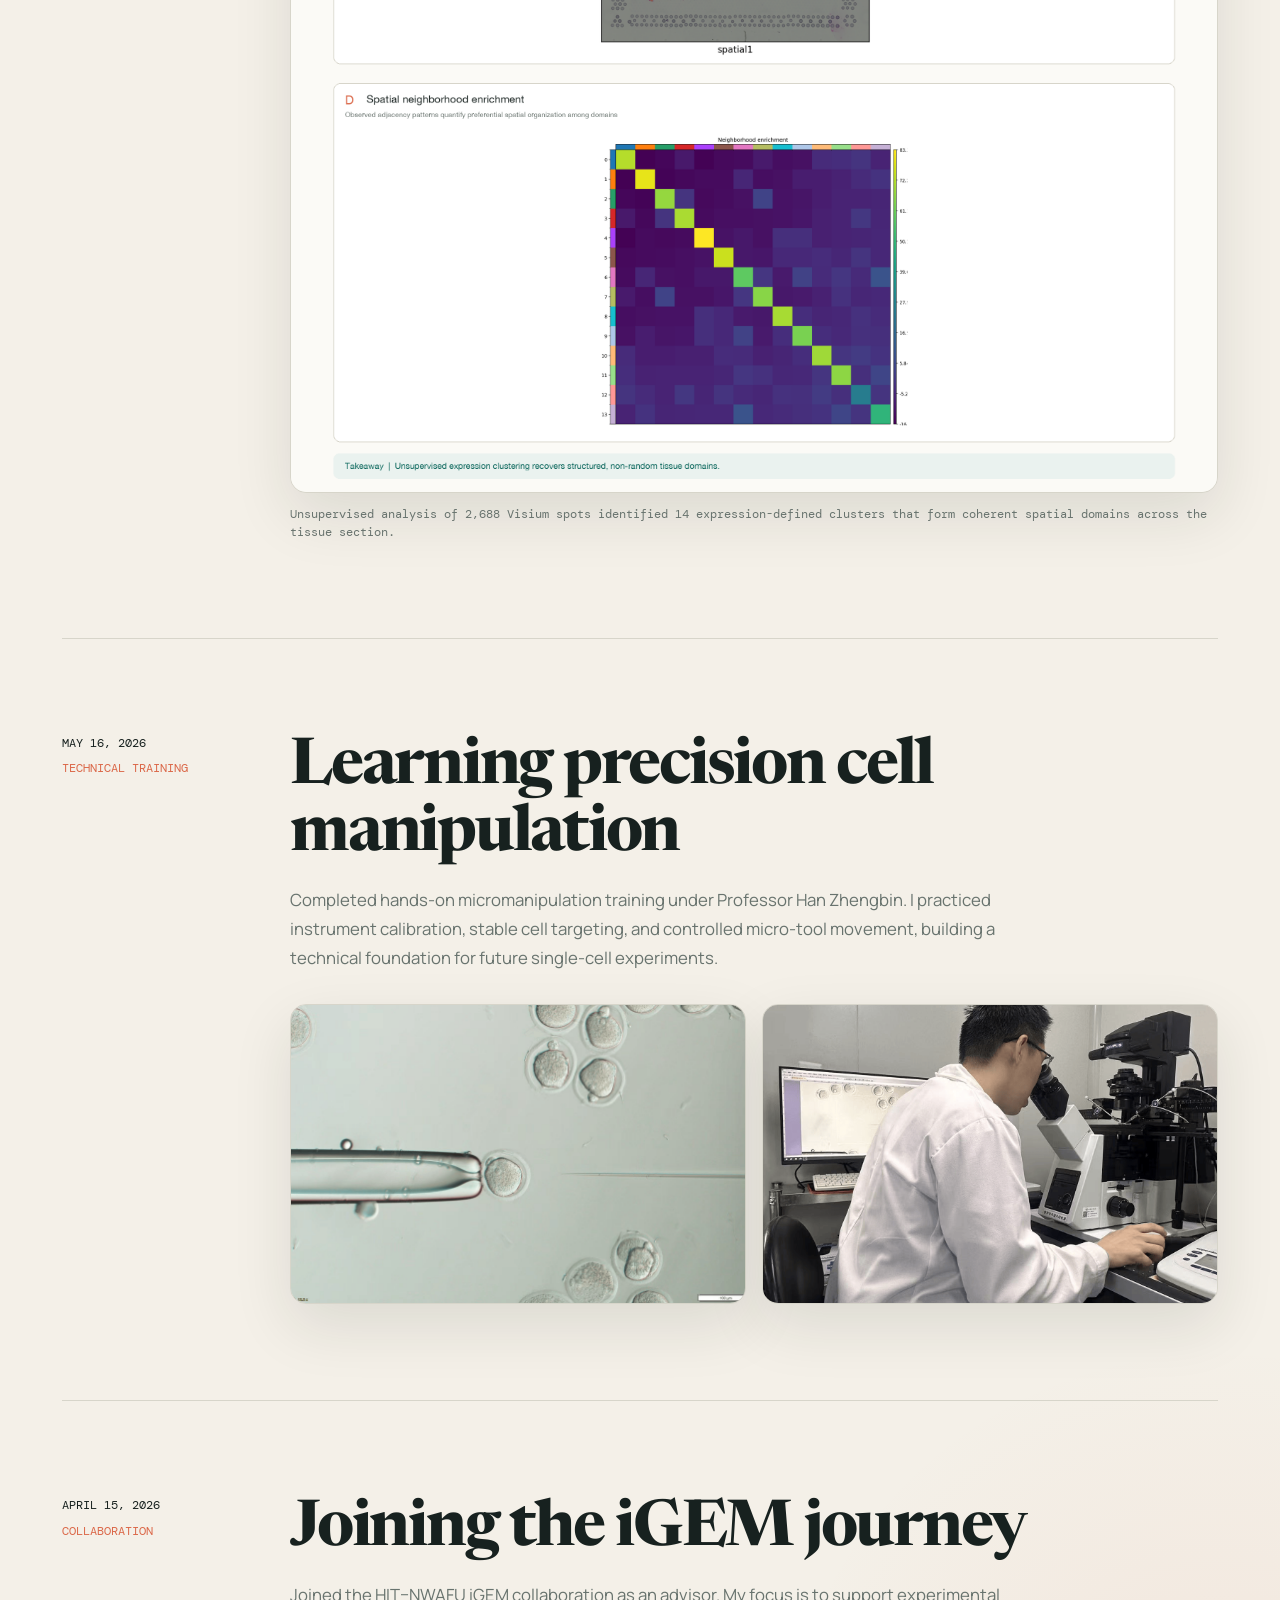
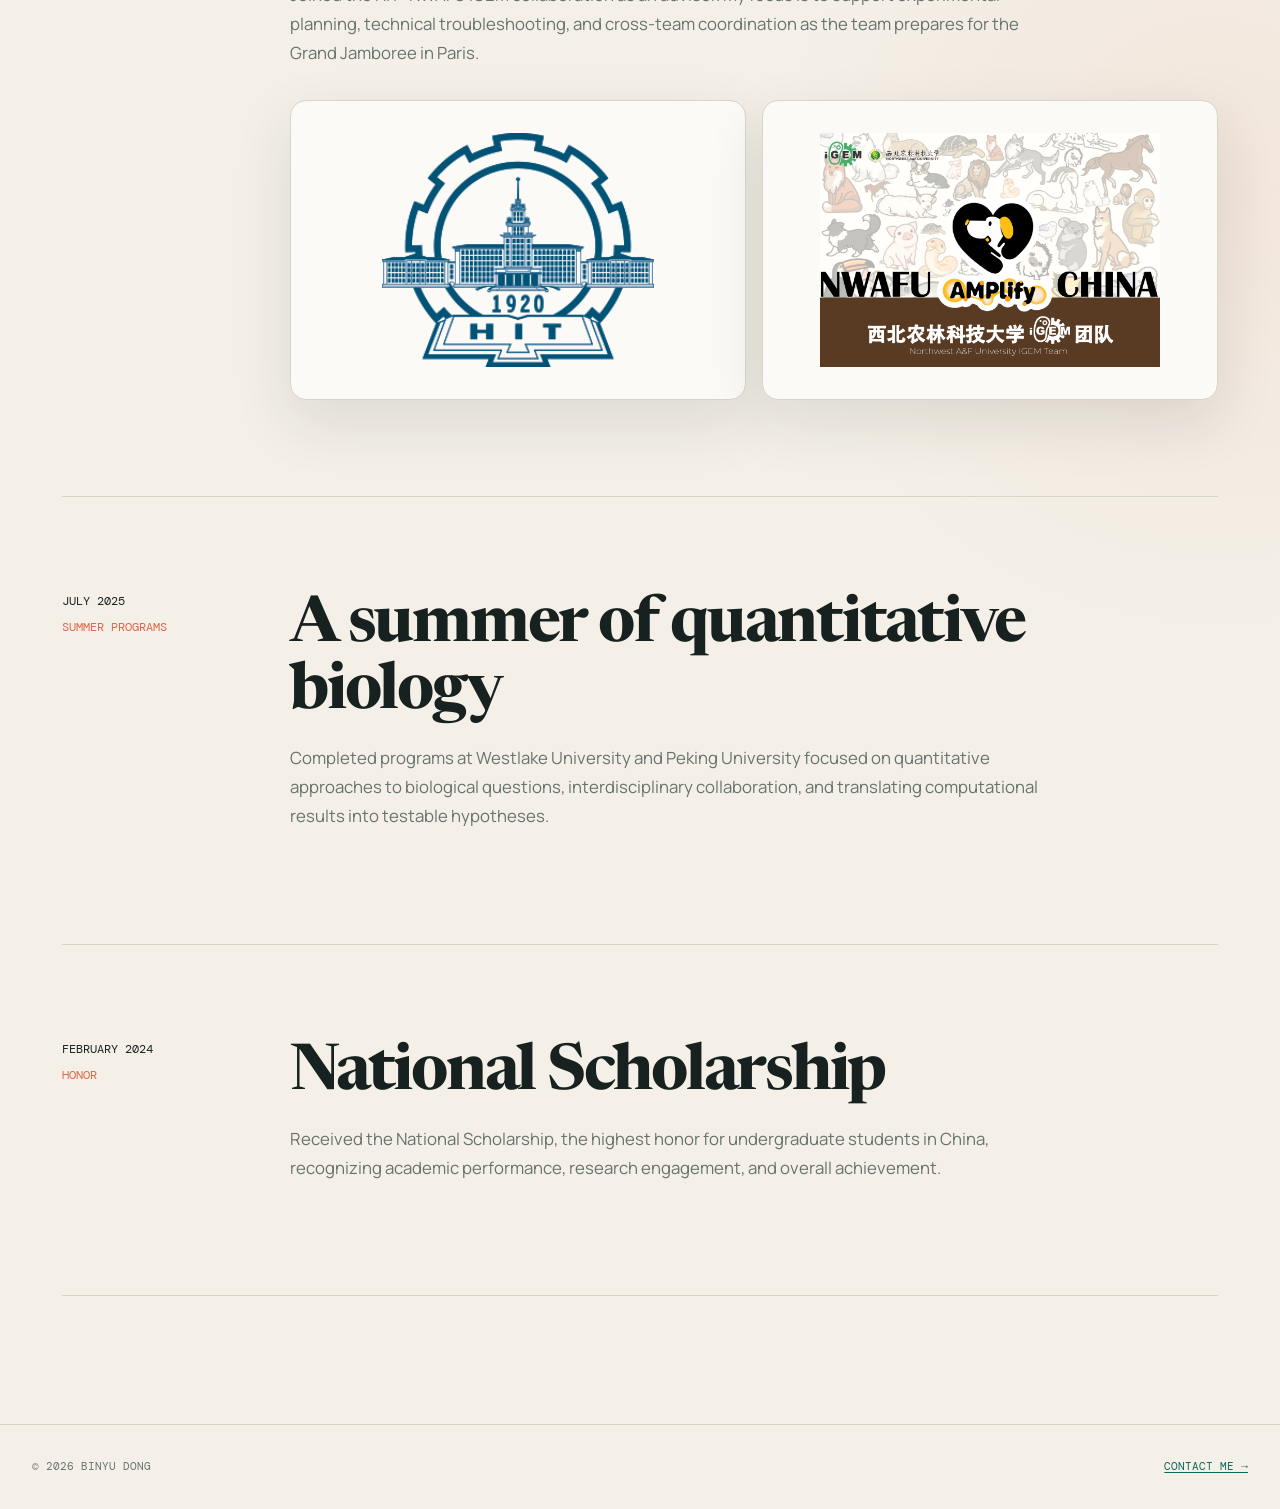
==== commit 999c28ef: "Add spatial transcriptomics preprint publication page" ====
--- a/news.html
+++ b/news.html
@@ -10,7 +10,7 @@
 </head>
 <body>
   <a class="skip-link" href="#content">Skip to content</a>
-  <header class="site-header"><nav class="site-nav" aria-label="Main navigation"><a class="site-brand" href="index.html"><span class="brand-mark">BD</span><span>Binyu Dong</span></a><div class="nav-links"><a href="index.html">Home</a><a href="research.html">Research</a><a href="resume.html">CV & Experience</a><a class="active" href="news.html">News</a></div></nav></header>
+  <header class="site-header"><nav class="site-nav" aria-label="Main navigation"><a class="site-brand" href="index.html"><span class="brand-mark">BD</span><span>Binyu Dong</span></a><div class="nav-links"><a href="index.html">Home</a><a href="research.html">Research</a><a href="publications.html">Publications</a><a href="resume.html">CV & Experience</a><a class="active" href="news.html">News</a></div></nav></header>
   <main id="content" class="content-shell">
     <header class="page-hero"><p class="section-kicker">Notes from research and academic life</p><h1>Latest News</h1><p>A running record of new collaborations, technical training, programs, and milestones.</p></header>
 
--- a/static/css/design.css
+++ b/static/css/design.css
@@ -131,6 +131,31 @@
 .news-main-figure { max-width: 940px; margin: 2.5rem 0 0; }
 .news-main-figure img { width: 100%; background: var(--bright); border: 1px solid var(--line); border-radius: 1rem; box-shadow: var(--shadow); }
 .news-main-figure figcaption { margin-top: .8rem; color: var(--muted); font-family: var(--mono); font-size: .72rem; line-height: 1.55; }
+.publication-list { padding: 4.5rem 0 1rem; }
+.publication-card { display: grid; grid-template-columns: 150px minmax(0,1fr); gap: 3rem; padding: 2rem 0 3rem; border-bottom: 1px solid var(--line); }
+.publication-year { color: var(--coral); font-family: var(--mono); font-size: .78rem; letter-spacing: .08em; line-height: 1.5; text-transform: uppercase; }
+.publication-type { display: inline-flex; width: fit-content; margin: 0 0 1rem; padding: .45rem .75rem; color: var(--dark-teal); background: rgba(10,103,92,.09); border: 1px solid rgba(10,103,92,.18); border-radius: 2rem; font-family: var(--mono); font-size: .66rem; letter-spacing: .06em; text-transform: uppercase; }
+.publication-body h2,.paper-citation h2 { max-width: 930px; margin: 0 0 1rem; font-family: var(--display); font-size: clamp(2.2rem,4.8vw,4.2rem); letter-spacing: -.035em; line-height: 1.06; }
+.publication-body h2 a { color: var(--ink); text-decoration-thickness: 1px; text-underline-offset: .16em; }
+.publication-authors,.publication-summary,.publication-note { max-width: 790px; color: var(--muted); }
+.publication-authors { margin-top: 0; color: var(--ink); }
+.publication-summary { font-size: 1.04rem; }
+.paper-actions { display: flex; gap: .75rem; flex-wrap: wrap; margin-top: 1.5rem; }
+.paper-actions a { display: inline-flex; align-items: center; min-height: 2.35rem; padding: .52rem .9rem; color: var(--dark-teal); background: rgba(251,250,246,.72); border: 1px solid var(--line); border-radius: 2rem; font-family: var(--mono); font-size: .68rem; letter-spacing: .04em; text-decoration: none; text-transform: uppercase; }
+.paper-actions a:hover { color: white; background: var(--teal); border-color: var(--teal); }
+.publication-hero .paper-actions { margin-top: 2rem; }
+.publication-section { padding: 4.5rem 0; border-bottom: 1px solid var(--line); scroll-margin-top: 80px; }
+.paper-citation p { max-width: 850px; }
+.key-points { display: grid; grid-template-columns: repeat(3,1fr); gap: 1rem; }
+.key-points article { padding: 1.3rem; background: rgba(251,250,246,.58); border: 1px solid var(--line); border-radius: 1rem; }
+.key-points span { color: var(--coral); font-family: var(--mono); font-size: .72rem; }
+.key-points h3 { margin: 2.5rem 0 .8rem; font-family: var(--display); font-size: 1.8rem; line-height: 1.12; }
+.key-points p { margin: 0; color: var(--muted); font-size: .9rem; line-height: 1.65; }
+.figure-showcase figure { margin: 0; padding: .65rem; background: var(--bright); border: 1px solid var(--line); border-radius: 1rem; box-shadow: var(--shadow); }
+.figure-showcase img { width: 100%; border-radius: .6rem; }
+.figure-showcase figcaption { padding: .8rem .35rem .25rem; color: var(--muted); font-family: var(--mono); font-size: .72rem; line-height: 1.55; }
+.abstract-panel { max-width: 980px; }
+.abstract-panel p:last-child { color: var(--muted); font-family: var(--display); font-size: 1.45rem; line-height: 1.55; }
 .site-footer { display: flex; max-width: 1320px; margin: auto; padding: 2rem 32px; justify-content: space-between; color: var(--muted); border-top: 1px solid var(--line); font-family: var(--mono); font-size: .7rem; text-transform: uppercase; }
 #back-to-top { position: fixed; right: 1.5rem; bottom: 1.5rem; z-index: 30; display: none; padding: .7rem 1rem; color: white; background: var(--teal); border: 0; border-radius: 3rem; box-shadow: 0 10px 30px rgba(7,71,63,.28); font-family: var(--mono); font-size: .72rem; cursor: pointer; }
 .reveal { opacity: 0; transform: translateY(16px); transition: opacity 600ms ease,transform 600ms ease; }
@@ -149,6 +174,8 @@
   .interest-card { min-height: auto; }
   .interest-card h3 { margin-top: 2rem; }
   .project,.resume-section,.news-entry { grid-template-columns: 1fr; gap: 1.5rem; }
+  .publication-card { grid-template-columns: 1fr; gap: 1rem; }
+  .key-points { grid-template-columns: 1fr; }
   .resume-hero { grid-template-columns: 1fr; gap: 2rem; }
 }
 @media (max-width: 600px) {
@@ -178,7 +205,9 @@
   .page-hero h1 { font-size: 4rem; line-height: .95; }
   .page-hero > p:last-child { margin-left: 0; font-size: 1.2rem; line-height: 1.5; }
   .project,.resume-section,.news-entry { padding: 3.25rem 0; }
+  .publication-section,.publication-list { padding: 3.25rem 0; }
   .project-body h2,.news-entry h2 { overflow-wrap: anywhere; font-size: 2.45rem; line-height: 1.1; }
+  .publication-body h2,.paper-citation h2 { overflow-wrap: anywhere; font-size: 2.4rem; line-height: 1.1; }
   .project-facts { grid-template-columns: 1fr; }
   .project-facts p,.project-facts p:nth-child(2n),.project-facts p:nth-last-child(-n+2) { min-height: auto; border-right: 0; border-bottom: 1px solid var(--line); }
   .project-facts p:last-child { border-bottom: 0; }
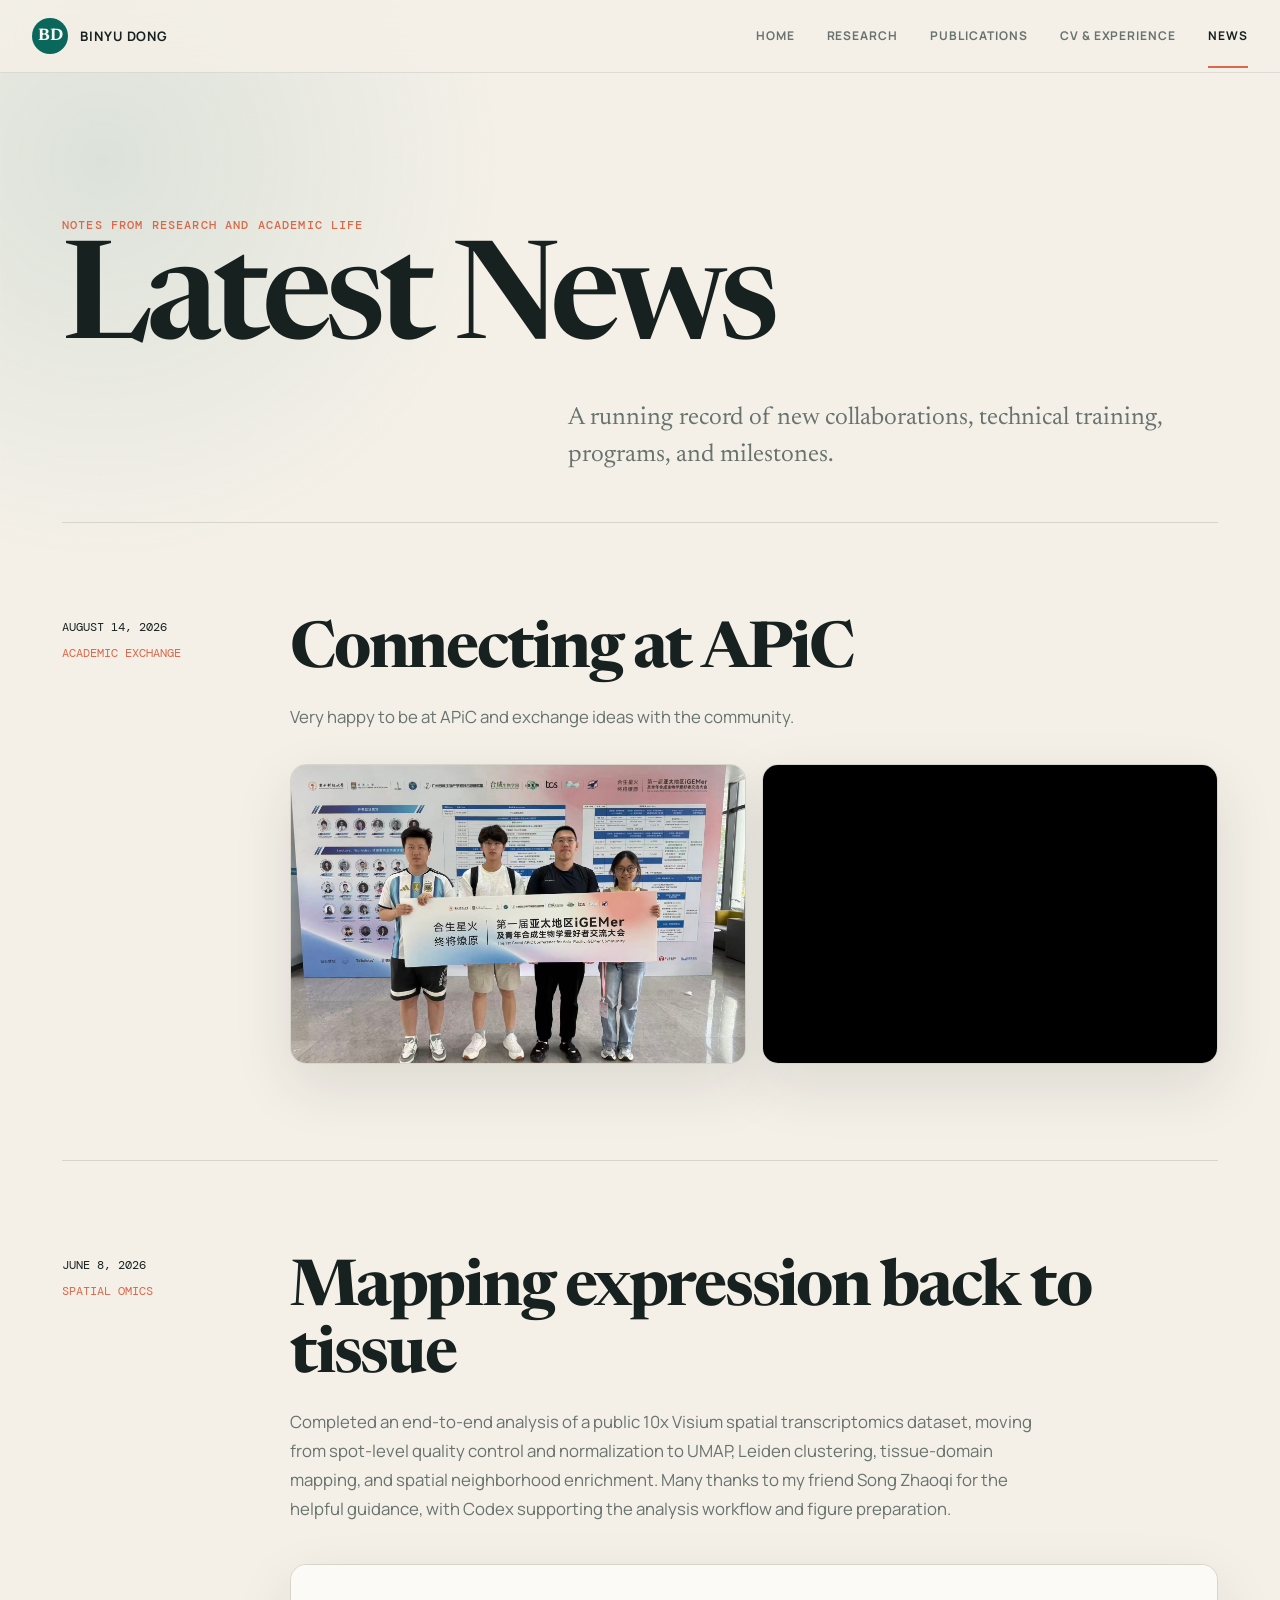
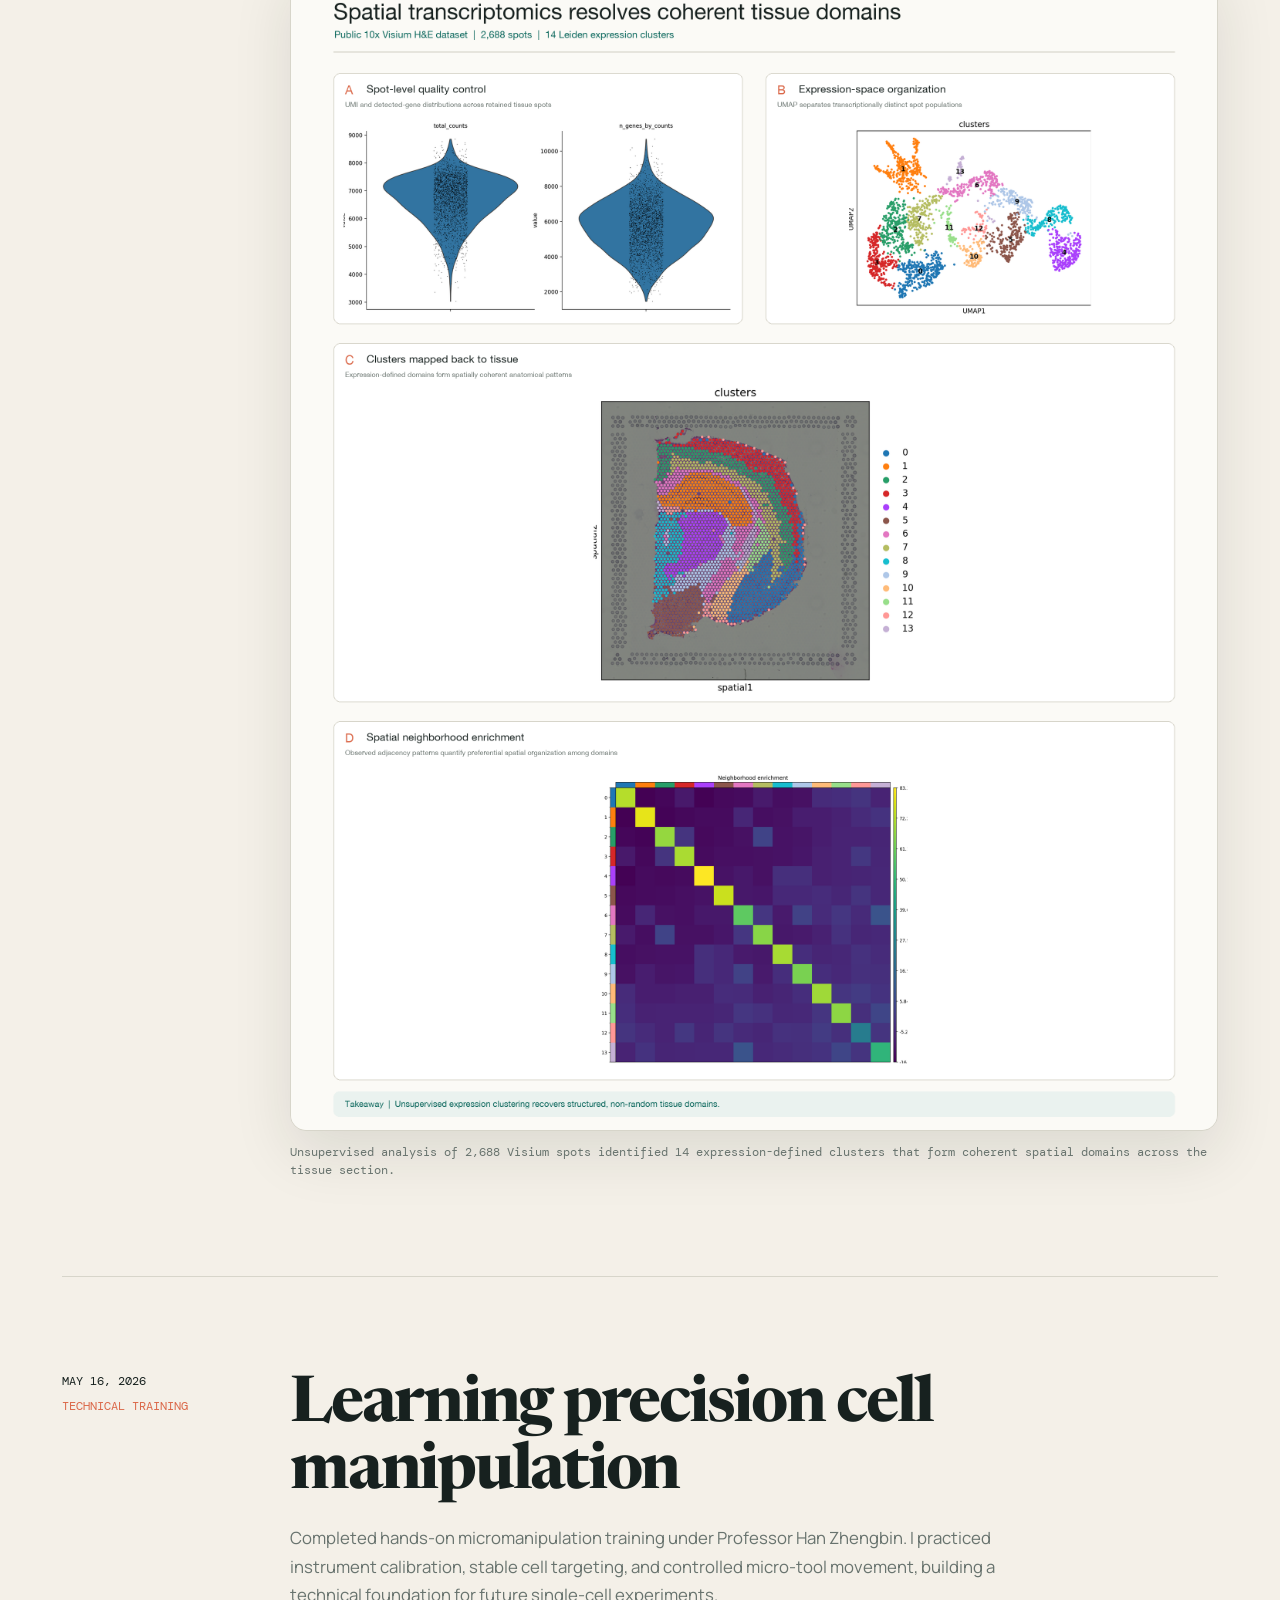
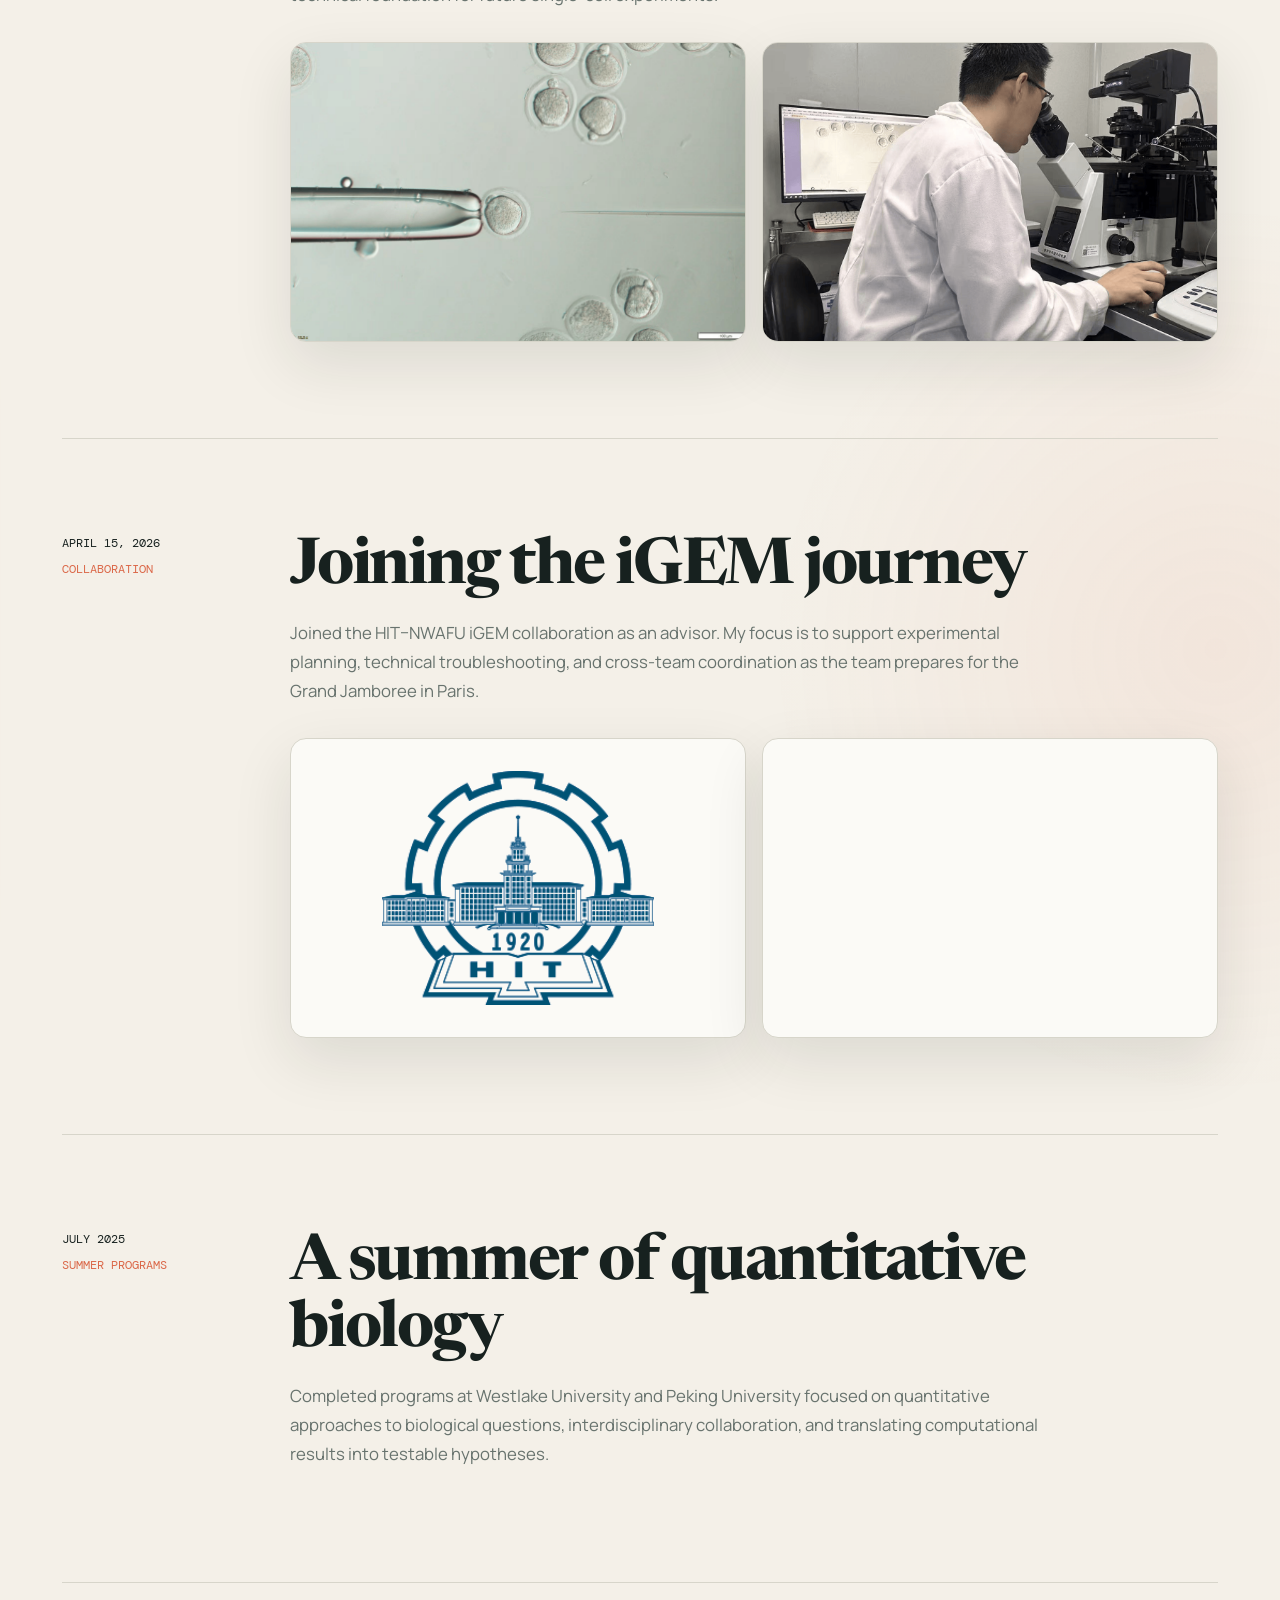
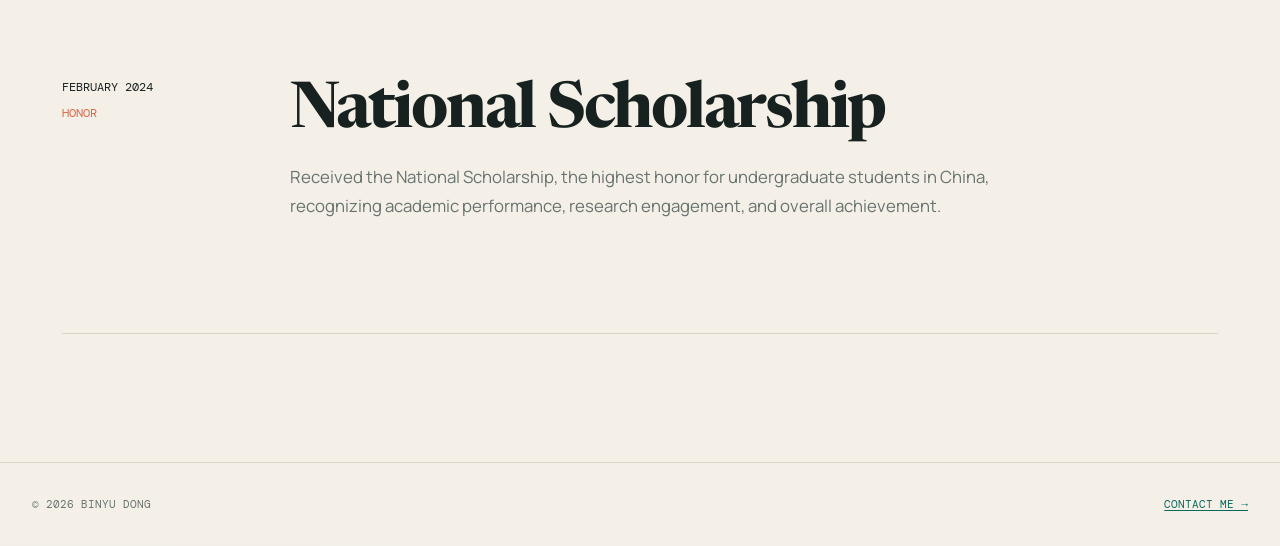
==== commit ca94ae6d: "Add APiC conference news update" ====
--- a/news.html
+++ b/news.html
@@ -14,6 +14,8 @@
   <main id="content" class="content-shell">
     <header class="page-hero"><p class="section-kicker">Notes from research and academic life</p><h1>Latest News</h1><p>A running record of new collaborations, technical training, programs, and milestones.</p></header>
 
+    <section class="news-entry" id="apic"><div class="news-date"><time datetime="2026-08-14">August 14, 2026</time><span>Academic Exchange</span></div><article><h2>Connecting at APiC</h2><p>Very happy to be at APiC and exchange ideas with the community.</p><div class="news-images"><img src="static/picture/apic-group.jpg" alt="Group photo at the first Grand APiC Conference for the Asia-Pacific iGEMer community" loading="eager" decoding="async"><img src="static/picture/apic-exchange.jpg" alt="Participants exchanging ideas during the APiC conference poster session" loading="eager" decoding="async"></div></article></section>
+
     <section class="news-entry" id="visium"><div class="news-date"><time>June 8, 2026</time><span>Spatial Omics</span></div><article><h2>Mapping expression back to tissue</h2><p>Completed an end-to-end analysis of a public 10x Visium spatial transcriptomics dataset, moving from spot-level quality control and normalization to UMAP, Leiden clustering, tissue-domain mapping, and spatial neighborhood enrichment. Many thanks to my friend Song Zhaoqi for the helpful guidance, with Codex supporting the analysis workflow and figure preparation.</p><figure class="news-main-figure"><img src="static/picture/visium_main_figure.png" alt="Main figure summarizing quality control, UMAP clustering, spatial domains, and neighborhood enrichment from a public Visium dataset" loading="eager" decoding="async"><figcaption>Unsupervised analysis of 2,688 Visium spots identified 14 expression-defined clusters that form coherent spatial domains across the tissue section.</figcaption></figure></article></section>
 
     <section class="news-entry" id="micromanipulation"><div class="news-date"><time>May 16, 2026</time><span>Technical Training</span></div><article><h2>Learning precision cell manipulation</h2><p>Completed hands-on micromanipulation training under Professor Han Zhengbin. I practiced instrument calibration, stable cell targeting, and controlled micro-tool movement, building a technical foundation for future single-cell experiments.</p><div class="news-images"><img src="static/picture/placeholder1.png" alt="Micromanipulation training" loading="lazy" decoding="async"><img src="static/picture/placeholder2.png" alt="Micromanipulation training" loading="lazy" decoding="async"></div></article></section>
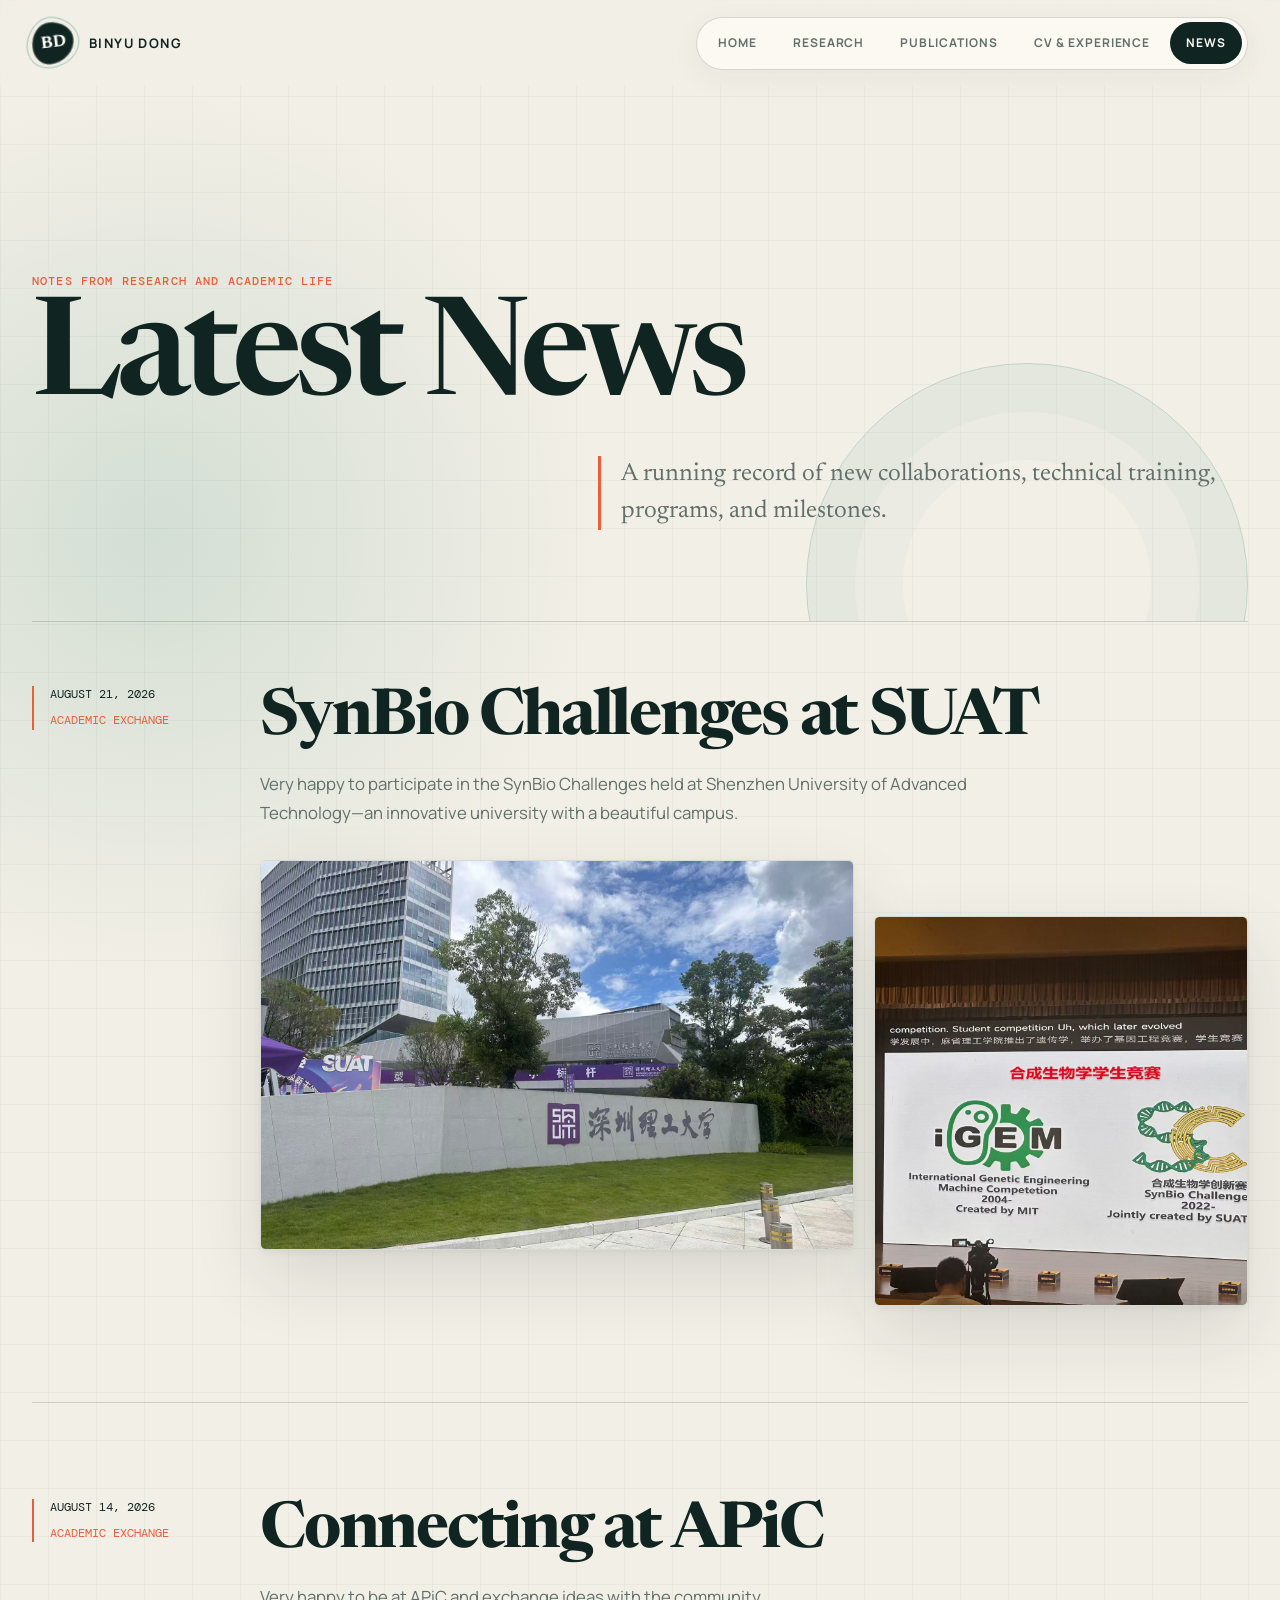
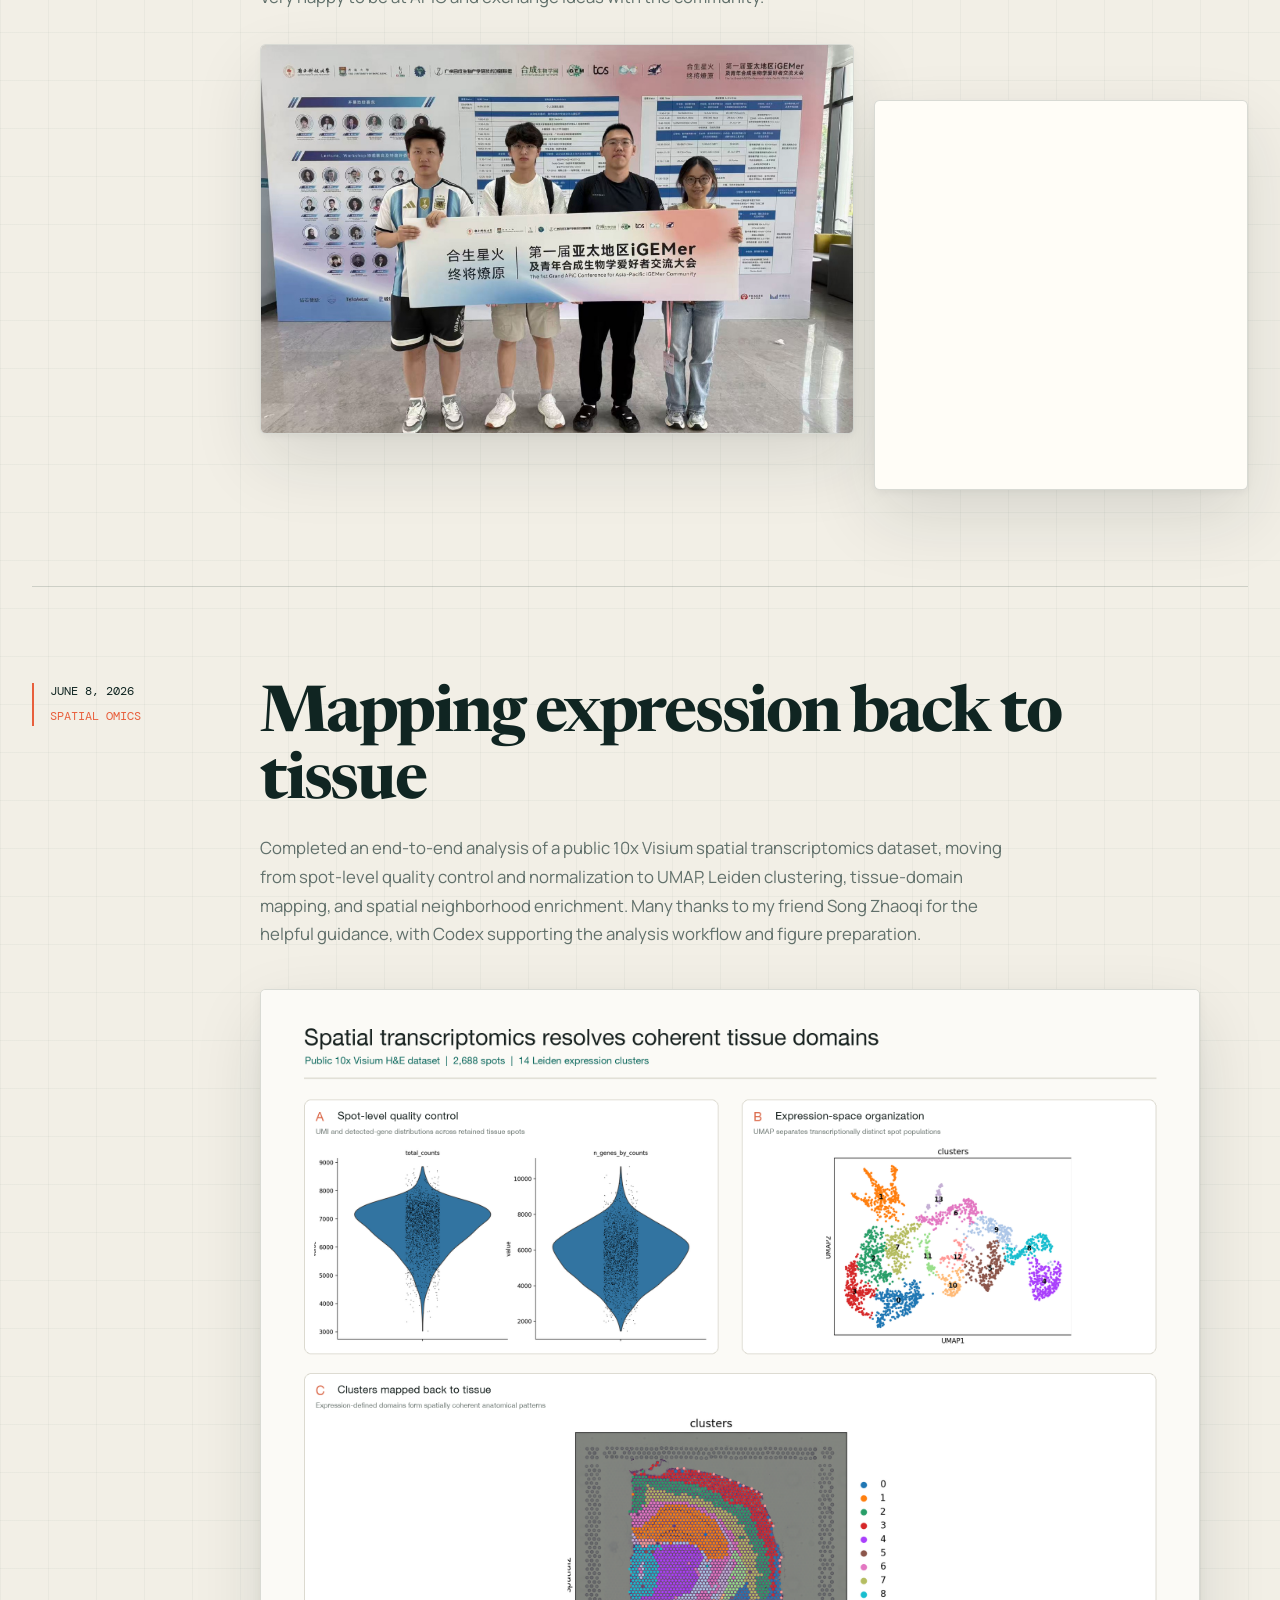
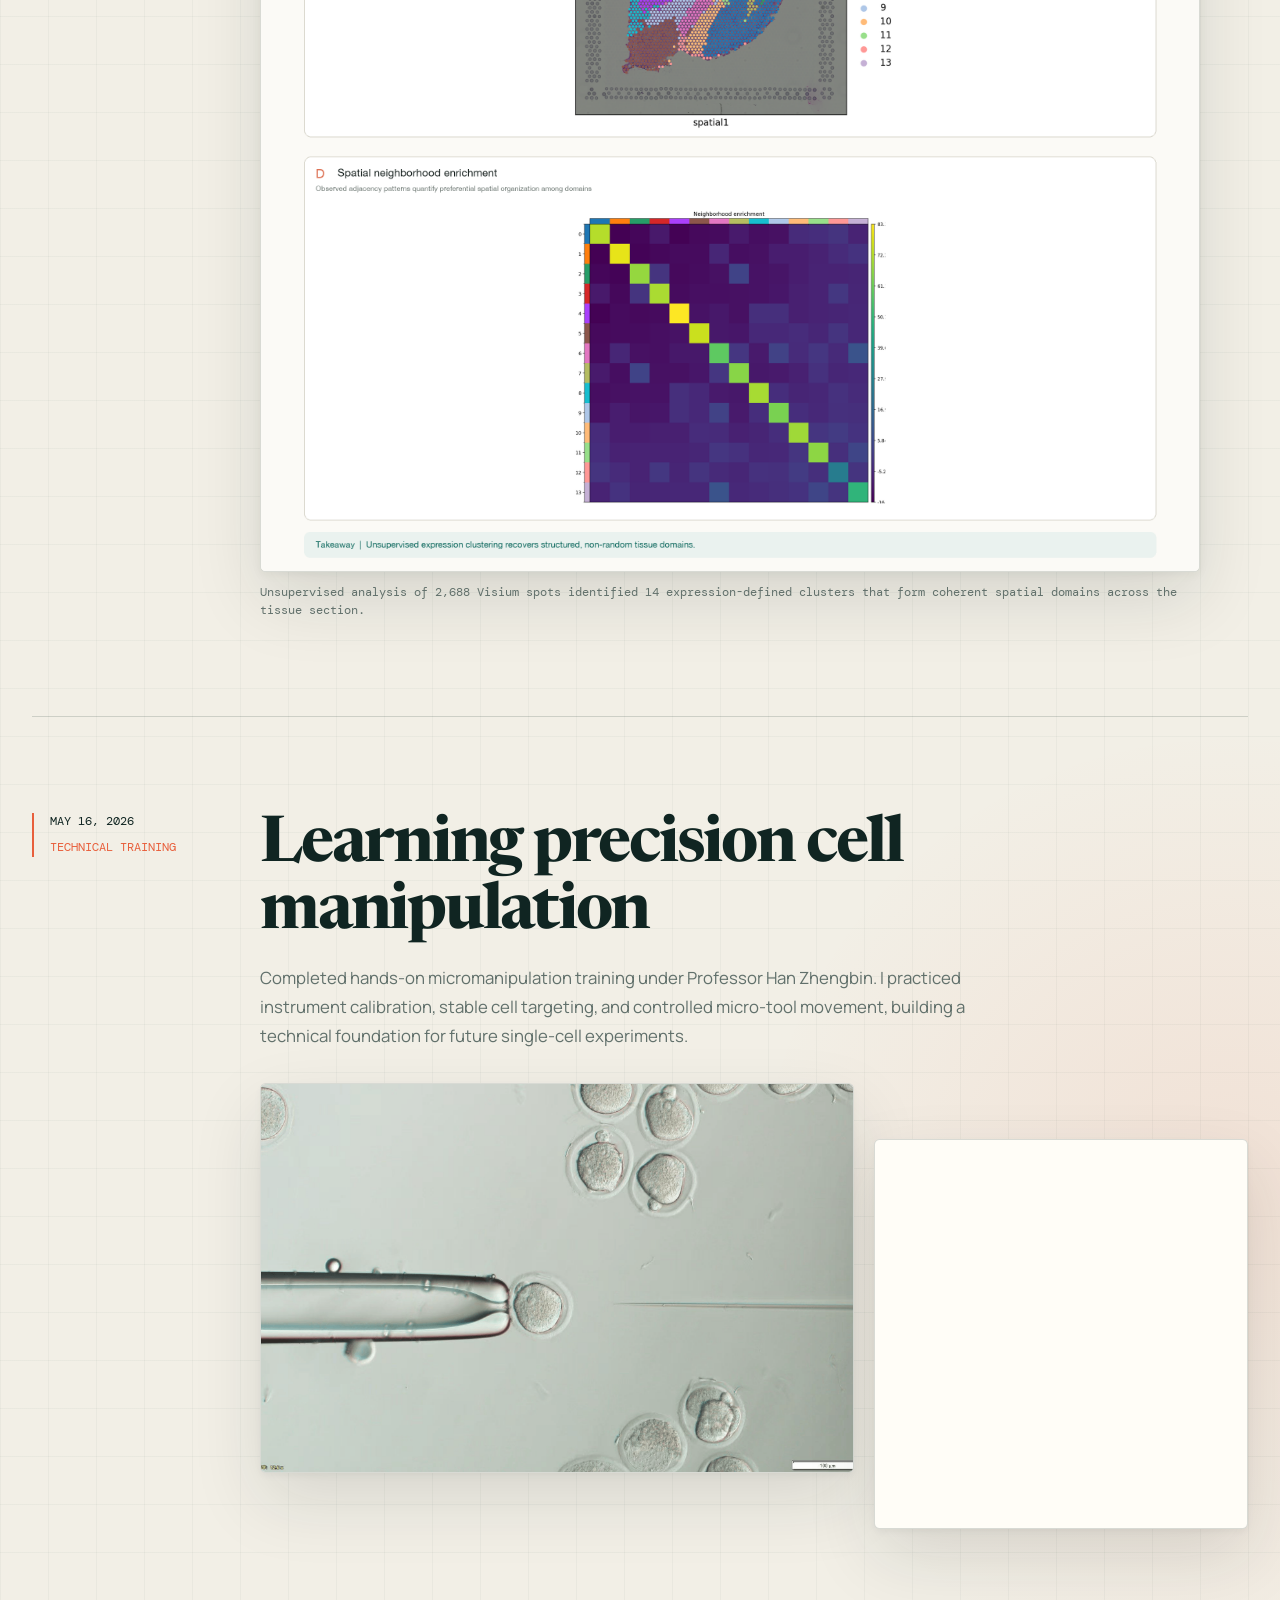
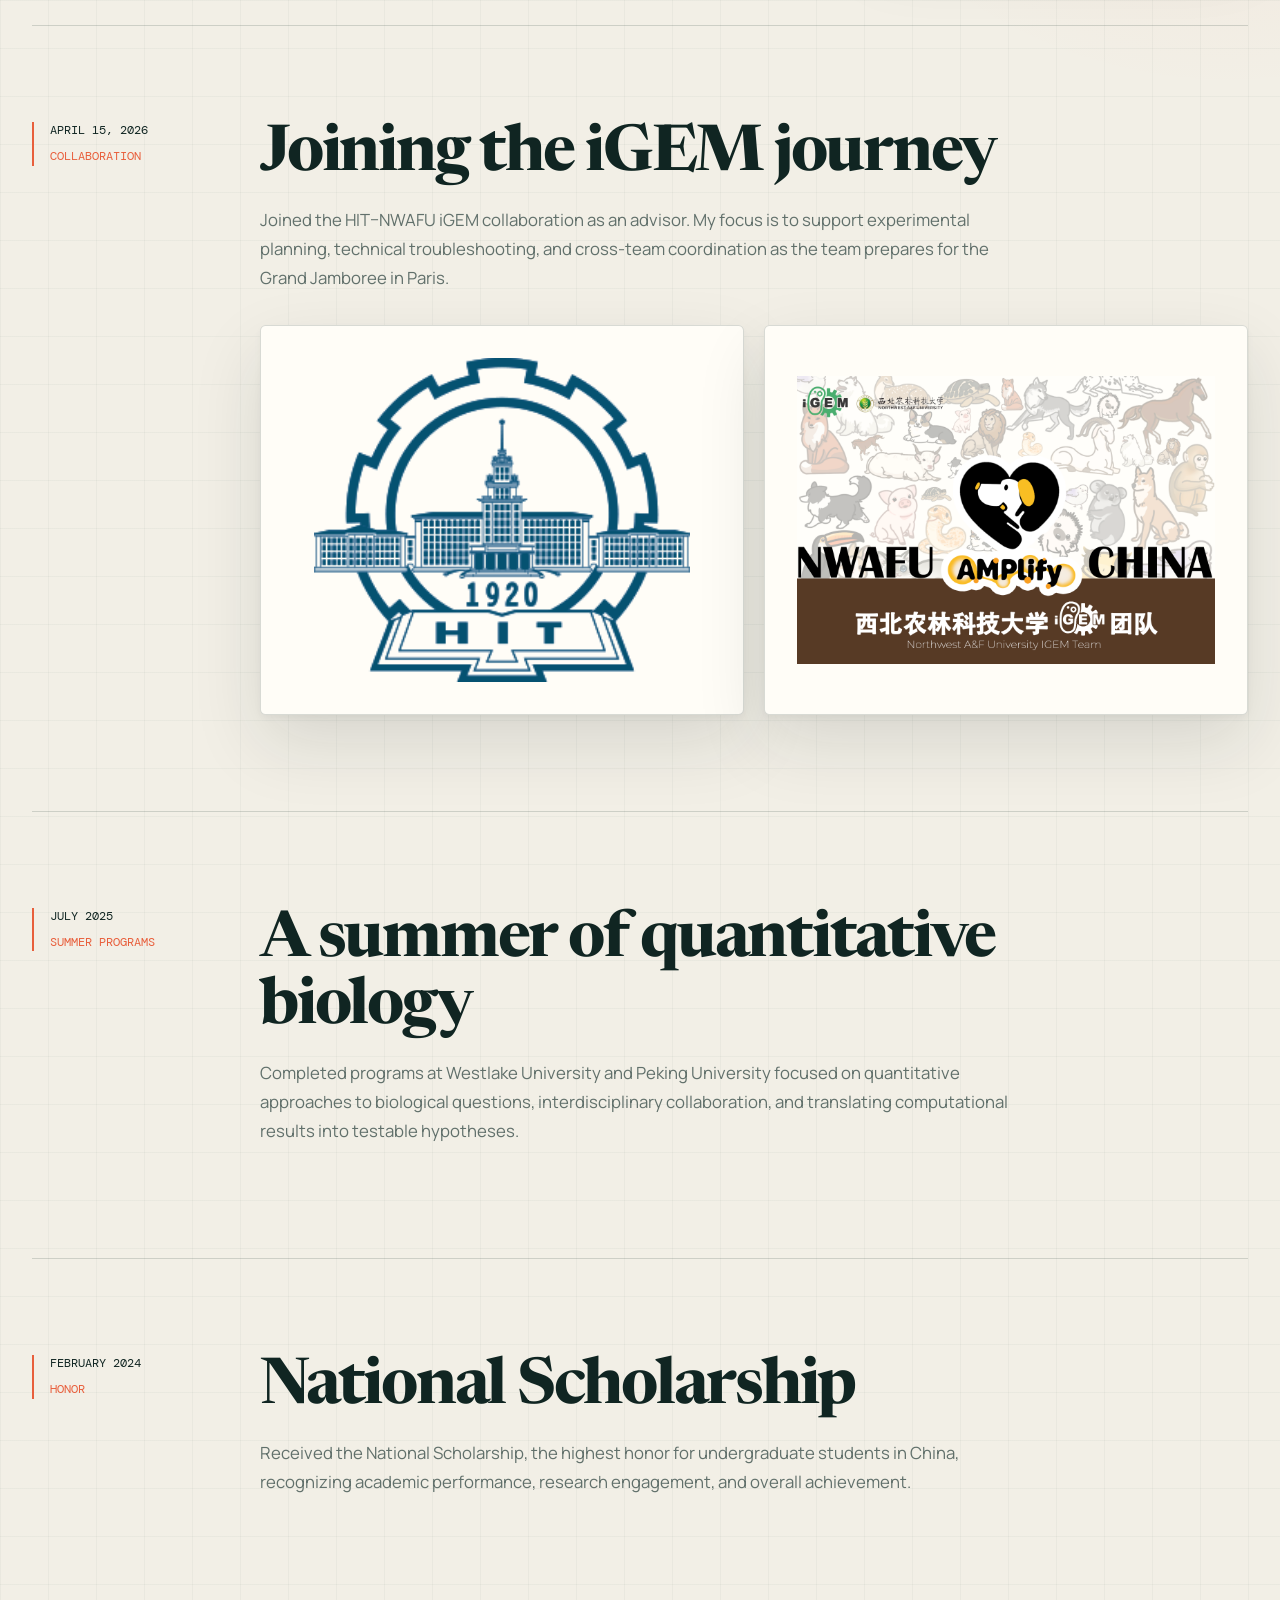
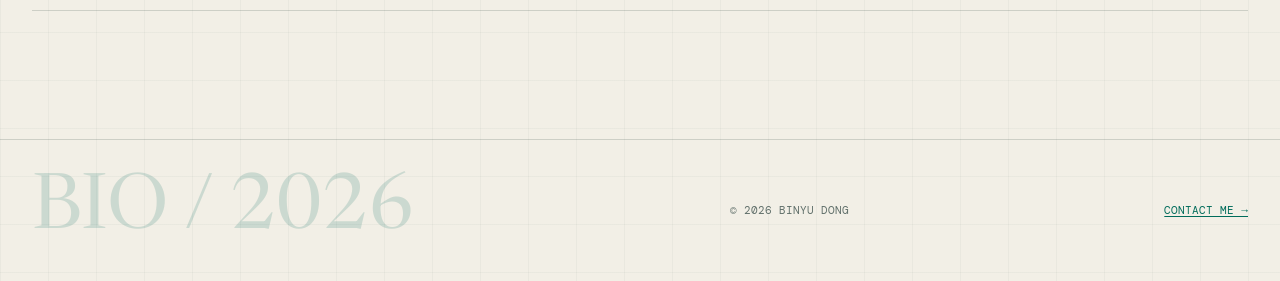
==== commit 4685fc06: "Add SynBio Challenges news and repair APiC photo" ====
--- a/news.html
+++ b/news.html
@@ -13,6 +13,8 @@
   <header class="site-header"><nav class="site-nav" aria-label="Main navigation"><a class="site-brand" href="index.html"><span class="brand-mark">BD</span><span>Binyu Dong</span></a><div class="nav-links"><a href="index.html">Home</a><a href="research.html">Research</a><a href="publications.html">Publications</a><a href="resume.html">CV & Experience</a><a class="active" href="news.html">News</a></div></nav></header>
   <main id="content" class="content-shell">
     <header class="page-hero"><p class="section-kicker">Notes from research and academic life</p><h1>Latest News</h1><p>A running record of new collaborations, technical training, programs, and milestones.</p></header>
+
+    <section class="news-entry" id="synbio-challenges"><div class="news-date"><time datetime="2026-08-21">August 21, 2026</time><span>Academic Exchange</span></div><article><h2>SynBio Challenges at SUAT</h2><p>Very happy to participate in the SynBio Challenges held at Shenzhen University of Advanced Technology—an innovative university with a beautiful campus.</p><div class="news-images"><img src="static/picture/suat-campus.jpg" alt="Campus of Shenzhen University of Advanced Technology under a blue sky" loading="eager" decoding="async"><img src="static/picture/synbio-challenges.jpg" alt="Opening presentation at the SynBio Challenges competition" loading="eager" decoding="async"></div></article></section>
 
     <section class="news-entry" id="apic"><div class="news-date"><time datetime="2026-08-14">August 14, 2026</time><span>Academic Exchange</span></div><article><h2>Connecting at APiC</h2><p>Very happy to be at APiC and exchange ideas with the community.</p><div class="news-images"><img src="static/picture/apic-group.jpg" alt="Group photo at the first Grand APiC Conference for the Asia-Pacific iGEMer community" loading="eager" decoding="async"><img src="static/picture/apic-exchange.jpg" alt="Participants exchanging ideas during the APiC conference poster session" loading="eager" decoding="async"></div></article></section>
 
--- a/static/css/design.css
+++ b/static/css/design.css
@@ -228,3 +228,308 @@
   .stat-strip div:last-child { border-bottom: 0; }
 }
 @media (prefers-reduced-motion: reduce) { *,*::before,*::after { scroll-behavior: auto !important; transition-duration: .01ms !important; } .reveal { opacity: 1; transform: none; } }
+
+/* 2026 visual refresh — an editorial field notebook for life science */
+:root {
+  --paper: #f2efe6;
+  --bright: #fffdf7;
+  --ink: #102522;
+  --muted: #61706b;
+  --line: rgba(16, 37, 34, .16);
+  --teal: #006c5b;
+  --dark-teal: #063f36;
+  --coral: #e85f3c;
+  --acid: #d7ed65;
+  --shadow: 0 28px 70px rgba(16, 37, 34, .12), 0 3px 10px rgba(16, 37, 34, .05);
+}
+
+html::before {
+  position: fixed;
+  top: 0;
+  left: 0;
+  z-index: 80;
+  width: var(--scroll-progress, 0%);
+  height: 3px;
+  background: var(--coral);
+  content: "";
+  pointer-events: none;
+}
+
+body {
+  background:
+    linear-gradient(rgba(16, 37, 34, .035) 1px, transparent 1px),
+    linear-gradient(90deg, rgba(16, 37, 34, .035) 1px, transparent 1px),
+    radial-gradient(circle at 12% 8%, rgba(0, 108, 91, .13), transparent 28rem),
+    radial-gradient(circle at 96% 66%, rgba(232, 95, 60, .1), transparent 30rem),
+    var(--paper);
+  background-size: 48px 48px, 48px 48px, auto, auto, auto;
+}
+
+.site-header {
+  border-bottom: 0;
+  background: rgba(242, 239, 230, .72);
+  backdrop-filter: blur(22px) saturate(125%);
+}
+
+.site-nav { min-height: 86px; }
+.site-brand { gap: .9rem; letter-spacing: .11em; }
+.brand-mark {
+  position: relative;
+  width: 2.65rem;
+  height: 2.65rem;
+  background: var(--ink);
+  border-radius: 45% 55% 62% 38% / 56% 44% 56% 44%;
+  box-shadow: inset 0 0 0 1px rgba(255,255,255,.24);
+  transform: rotate(-7deg);
+}
+.brand-mark::after {
+  position: absolute;
+  inset: -5px;
+  border: 1px solid rgba(0,108,91,.32);
+  border-radius: inherit;
+  content: "";
+  transform: rotate(15deg);
+}
+.nav-links {
+  gap: .25rem;
+  padding: .3rem;
+  background: rgba(255,253,247,.64);
+  border: 1px solid var(--line);
+  border-radius: 99px;
+  box-shadow: 0 8px 30px rgba(16,37,34,.05);
+}
+.nav-links a { padding: .65rem 1rem; border-radius: 99px; }
+.nav-links a::after { display: none; }
+.nav-links a:hover,.nav-links a.active { color: var(--bright); background: var(--ink); }
+
+.home-shell { grid-template-columns: 300px minmax(0,1fr); gap: clamp(3rem,6vw,6.5rem); padding-top: 4.5rem; }
+.profile-card {
+  overflow: visible;
+  padding: .7rem .7rem 1.55rem;
+  border-radius: .4rem;
+  box-shadow: 12px 16px 0 rgba(0,108,91,.12), var(--shadow);
+  transform: rotate(-1.2deg);
+}
+.profile-card::before {
+  position: absolute;
+  top: -13px;
+  left: 50%;
+  z-index: 2;
+  width: 78px;
+  height: 26px;
+  background: rgba(215,237,101,.76);
+  content: "";
+  transform: translateX(-50%) rotate(2deg);
+  clip-path: polygon(3% 8%,100% 0,96% 92%,0 100%);
+}
+.profile-card::after { right: -1.4rem; bottom: -1.4rem; opacity: .55; }
+.profile-card img { aspect-ratio: 4/5; border-radius: .2rem; filter: saturate(.88) contrast(1.04); }
+.profile-card h2 { font-size: 2.35rem; letter-spacing: -.03em; }
+.profile-details li { padding-left: 1rem; border-left: 2px solid rgba(232,95,60,.35); }
+
+.hero {
+  position: relative;
+  isolation: isolate;
+  min-height: 650px;
+  padding-top: 2rem;
+}
+.hero::before {
+  position: absolute;
+  top: -3rem;
+  right: -3rem;
+  z-index: -1;
+  width: clamp(220px,32vw,430px);
+  aspect-ratio: 1;
+  border: 1px solid rgba(0,108,91,.18);
+  border-radius: 50%;
+  box-shadow: inset 0 0 0 34px rgba(0,108,91,.035), inset 0 0 0 68px rgba(0,108,91,.025);
+  content: "";
+}
+.hero::after {
+  position: absolute;
+  top: 3rem;
+  right: 2rem;
+  z-index: -1;
+  width: 10px;
+  height: 10px;
+  background: var(--coral);
+  border-radius: 50%;
+  box-shadow: 38px 28px 0 var(--acid), -23px 62px 0 var(--teal), 52px 92px 0 rgba(232,95,60,.45);
+  content: "";
+}
+.hero h1,.page-hero h1 { text-wrap: balance; }
+.hero h1 { max-width: 900px; font-size: clamp(5.2rem,9.5vw,8.8rem); }
+.hero h1 em {
+  position: relative;
+  display: inline-block;
+  color: var(--teal);
+}
+.hero h1 em::after {
+  position: absolute;
+  right: 0;
+  bottom: -.08em;
+  left: 0;
+  height: .12em;
+  background: var(--acid);
+  content: "";
+  clip-path: polygon(0 42%,100% 0,98% 68%,3% 100%);
+}
+.hero-lead { position: relative; padding-left: 1.35rem; border-left: 3px solid var(--coral); }
+.primary-button { transition: transform 180ms ease, background 180ms ease, box-shadow 180ms ease; }
+.primary-button:hover { box-shadow: 0 16px 34px rgba(0,108,91,.26); transform: translateY(-3px); }
+.text-button { text-decoration-color: var(--coral); transition: color 160ms ease; }
+.text-button:hover { color: var(--coral); }
+
+.stat-strip { background: rgba(255,253,247,.45); border: 1px solid var(--line); border-radius: .35rem; }
+.stat-strip div { position: relative; padding: 1.7rem 1.4rem; }
+.stat-strip strong { font-size: 2.35rem; letter-spacing: -.02em; }
+.stat-strip div::after { position: absolute; right: .8rem; bottom: .5rem; color: rgba(0,108,91,.13); font-family: var(--display); font-size: 3.5rem; content: "0" counter(stat); }
+.stat-strip div:nth-child(1)::after { content: "01"; }
+.stat-strip div:nth-child(2)::after { content: "02"; }
+.stat-strip div:nth-child(3)::after { content: "03"; }
+
+.section-heading h2 { letter-spacing: -.035em; }
+.section-heading > a { padding-bottom: .25rem; border-bottom: 1px solid var(--coral); text-decoration: none; }
+.interest-grid { gap: 0; border: 1px solid var(--line); }
+.interest-card { position: relative; min-height: 310px; border: 0; border-right: 1px solid var(--line); border-radius: 0; }
+.interest-card:last-child { border-right: 0; }
+.interest-card::after {
+  position: absolute;
+  right: 1rem;
+  bottom: 1rem;
+  width: 3.8rem;
+  aspect-ratio: 1;
+  border: 1px solid rgba(0,108,91,.18);
+  border-radius: 50%;
+  content: "";
+  transition: background 220ms ease, transform 220ms ease;
+}
+.interest-card:hover { z-index: 1; background: var(--ink); color: var(--bright); transform: translateY(-8px) rotate(.5deg); box-shadow: var(--shadow); }
+.interest-card:hover p { color: rgba(255,253,247,.68); }
+.interest-card:hover::after { background: var(--acid); transform: scale(.68); }
+
+.feature-grid { gap: 1.4rem; align-items: start; }
+.feature-card { border-radius: .35rem; transition: transform 240ms ease, box-shadow 240ms ease; }
+.feature-card:hover { box-shadow: 0 34px 80px rgba(16,37,34,.18); transform: translateY(-8px); }
+.feature-card img { transition: filter 280ms ease, transform 500ms cubic-bezier(.2,.8,.2,1); }
+.feature-card:hover img { filter: saturate(1.08); transform: scale(1.025); }
+.feature-card div { position: relative; }
+.feature-card div::after { position: absolute; top: 1rem; right: 1rem; color: var(--coral); font-size: 1.25rem; content: "↗"; }
+.feature-card h3 { padding-right: 2rem; }
+.feature-card:nth-child(2) { margin-top: 4rem; }
+
+.latest-preview { padding: 2.5rem; background: var(--ink); color: var(--bright); border-radius: .35rem; box-shadow: var(--shadow); }
+.latest-preview .section-kicker { color: var(--acid); }
+.latest-preview .section-heading > a,.latest-preview .news-preview-card { color: var(--bright); }
+.latest-preview .section-heading > a { border-color: var(--acid); }
+.latest-preview .news-preview-card { border-color: rgba(255,255,255,.18); }
+.latest-preview .news-preview-card p { color: rgba(255,253,247,.62); }
+.news-preview-card > span { display: grid; width: 2.8rem; height: 2.8rem; place-items: center; background: var(--acid); border-radius: 50%; color: var(--ink); transition: transform 180ms ease; }
+.news-preview-card:hover > span { transform: translateX(5px) rotate(-10deg); }
+
+.content-shell { max-width: 1280px; }
+.page-hero { position: relative; isolation: isolate; min-height: 440px; overflow: hidden; }
+.page-hero::after {
+  position: absolute;
+  right: 0;
+  bottom: -42%;
+  z-index: -1;
+  width: min(40vw,440px);
+  aspect-ratio: 1;
+  border: 1px solid rgba(0,108,91,.2);
+  border-radius: 50%;
+  box-shadow: inset 0 0 0 48px rgba(0,108,91,.035), inset 0 0 0 96px rgba(0,108,91,.025);
+  content: "";
+}
+.page-hero > p:last-child { padding-left: 1.25rem; border-left: 3px solid var(--coral); }
+.project,.resume-section,.news-entry,.publication-card,.publication-section { border-color: var(--line); }
+.project-meta span { border-radius: .25rem; transform: rotate(-4deg); box-shadow: 5px 5px 0 var(--acid); }
+.project-body figure,.news-main-figure img,.figure-showcase figure { border-radius: .35rem; }
+.project-body figure { transition: transform 240ms ease; }
+.project-body figure:hover { transform: translateY(-5px); }
+.project-facts { background: rgba(255,253,247,.52); border-radius: .35rem; }
+.project-facts p { transition: background 180ms ease; }
+.project-facts p:hover { background: var(--bright); }
+
+.news-entry:first-of-type { padding-top: 4rem; }
+.news-date { position: sticky; top: 7.5rem; align-self: start; padding-left: 1rem; border-left: 2px solid var(--coral); }
+.news-entry h2 { max-width: 820px; }
+.news-images { grid-template-columns: 1.35fr .85fr; gap: 1.25rem; }
+.news-images img { height: 390px; border-radius: .35rem; filter: saturate(.92); transition: filter 240ms ease, transform 240ms ease; }
+.news-images img:nth-child(2) { margin-top: 3.5rem; }
+.news-images img:hover { z-index: 1; filter: saturate(1.08); transform: translateY(-5px); }
+.logo-images { grid-template-columns: repeat(2,1fr); }
+.logo-images img:nth-child(2) { margin-top: 0; }
+
+.publication-card { padding-block: 3.5rem; }
+.publication-year { font-size: 1rem; }
+.publication-body h2 a { text-decoration-color: rgba(232,95,60,.42); transition: color 160ms ease; }
+.publication-body h2 a:hover { color: var(--teal); }
+.publication-type,.paper-actions a,.evidence-links a { border-radius: .25rem; }
+.key-points { gap: 0; border: 1px solid var(--line); }
+.key-points article { min-height: 300px; border: 0; border-right: 1px solid var(--line); border-radius: 0; }
+.key-points article:last-child { border: 0; }
+
+.skill-grid { gap: 0; border: 1px solid var(--line); }
+.skill-grid article { min-height: 210px; border: 0; border-right: 1px solid var(--line); border-bottom: 1px solid var(--line); border-radius: 0; }
+.skill-grid article:nth-child(2n) { border-right: 0; }
+.skill-grid article:nth-last-child(-n+2) { border-bottom: 0; }
+.skill-grid article:hover { background: var(--bright); }
+.timeline article,.compact-list article { transition: padding 180ms ease, background 180ms ease; }
+.timeline article:hover,.compact-list article:hover { padding-inline: .75rem; background: rgba(255,253,247,.55); }
+
+.site-footer { position: relative; min-height: 120px; align-items: center; }
+.site-footer::before { color: rgba(0,108,91,.16); font-family: var(--display); font-size: clamp(2.5rem,6vw,5.5rem); line-height: 1; content: "BIO / 2026"; }
+#back-to-top { color: var(--ink); background: var(--acid); border: 1px solid rgba(16,37,34,.18); }
+.reveal { transform: translateY(28px); transition: opacity 700ms ease, transform 700ms cubic-bezier(.2,.8,.2,1); }
+
+@media (max-width: 1100px) {
+  .site-nav { padding-inline: 20px; }
+  .nav-links a { padding-inline: .7rem; font-size: .68rem; }
+  .home-shell { grid-template-columns: 1fr; gap: 3.5rem; padding-top: 2.5rem; }
+  .profile-card { position: static; display: grid; grid-template-columns: 180px 1fr; gap: 1.4rem; max-width: 720px; border-radius: .35rem; transform: none; }
+  .profile-card::after { display: none; }
+  .profile-card img { height: 225px; object-fit: cover; }
+  .profile-card > div { align-self: center; }
+  .hero { min-height: 590px; }
+}
+
+@media (max-width: 850px) {
+  .site-nav { min-height: 76px; }
+  .home-shell { grid-template-columns: 1fr; }
+  .profile-card { transform: none; }
+  .interest-grid { grid-template-columns: 1fr; }
+  .interest-card { border-right: 0; border-bottom: 1px solid var(--line); }
+  .interest-card:last-child { border-bottom: 0; }
+  .news-date { position: static; }
+  .key-points article { border-right: 0; border-bottom: 1px solid var(--line); }
+  .key-points article:last-child { border-bottom: 0; }
+}
+
+@media (max-width: 600px) {
+  body { background-size: 32px 32px, 32px 32px, auto, auto, auto; }
+  .site-nav { padding-top: .7rem; }
+  .nav-links { gap: .15rem; width: 100%; overflow-x: auto; border-radius: .35rem; }
+  .nav-links a { padding: .6rem .7rem; }
+  .hero::before { right: -7rem; }
+  .hero h1 { font-size: clamp(3.4rem,16vw,4.45rem); }
+  .profile-card { box-shadow: 7px 9px 0 rgba(0,108,91,.12), var(--shadow); }
+  .feature-card:nth-child(2) { margin-top: 0; }
+  .latest-preview { margin-inline: -.25rem; padding: 1.35rem; }
+  .page-hero { min-height: 320px; }
+  .page-hero h1 { font-size: clamp(3.5rem,17vw,5rem); }
+  .news-images { grid-template-columns: 1fr; }
+  .news-images img { height: auto; aspect-ratio: 4/3; }
+  .news-images img:nth-child(2) { margin-top: 0; }
+  .skill-grid { grid-template-columns: 1fr; }
+  .skill-grid article,.skill-grid article:nth-child(2n),.skill-grid article:nth-last-child(-n+2) { border-right: 0; border-bottom: 1px solid var(--line); }
+  .skill-grid article:last-child { border-bottom: 0; }
+  .site-footer::before { content: "BIO / 26"; }
+}
+
+@media (max-width: 420px) {
+  .nav-links { display: grid; grid-template-columns: repeat(3,minmax(0,1fr)); overflow: visible; border-top: 1px solid var(--line); }
+  .nav-links a { padding-inline: .35rem; text-align: center; white-space: normal; }
+  .hero h1 { overflow-wrap: normal; font-size: clamp(3.05rem,12.6vw,3.55rem); }
+  .stat-strip { grid-template-columns: 1fr; }
+}
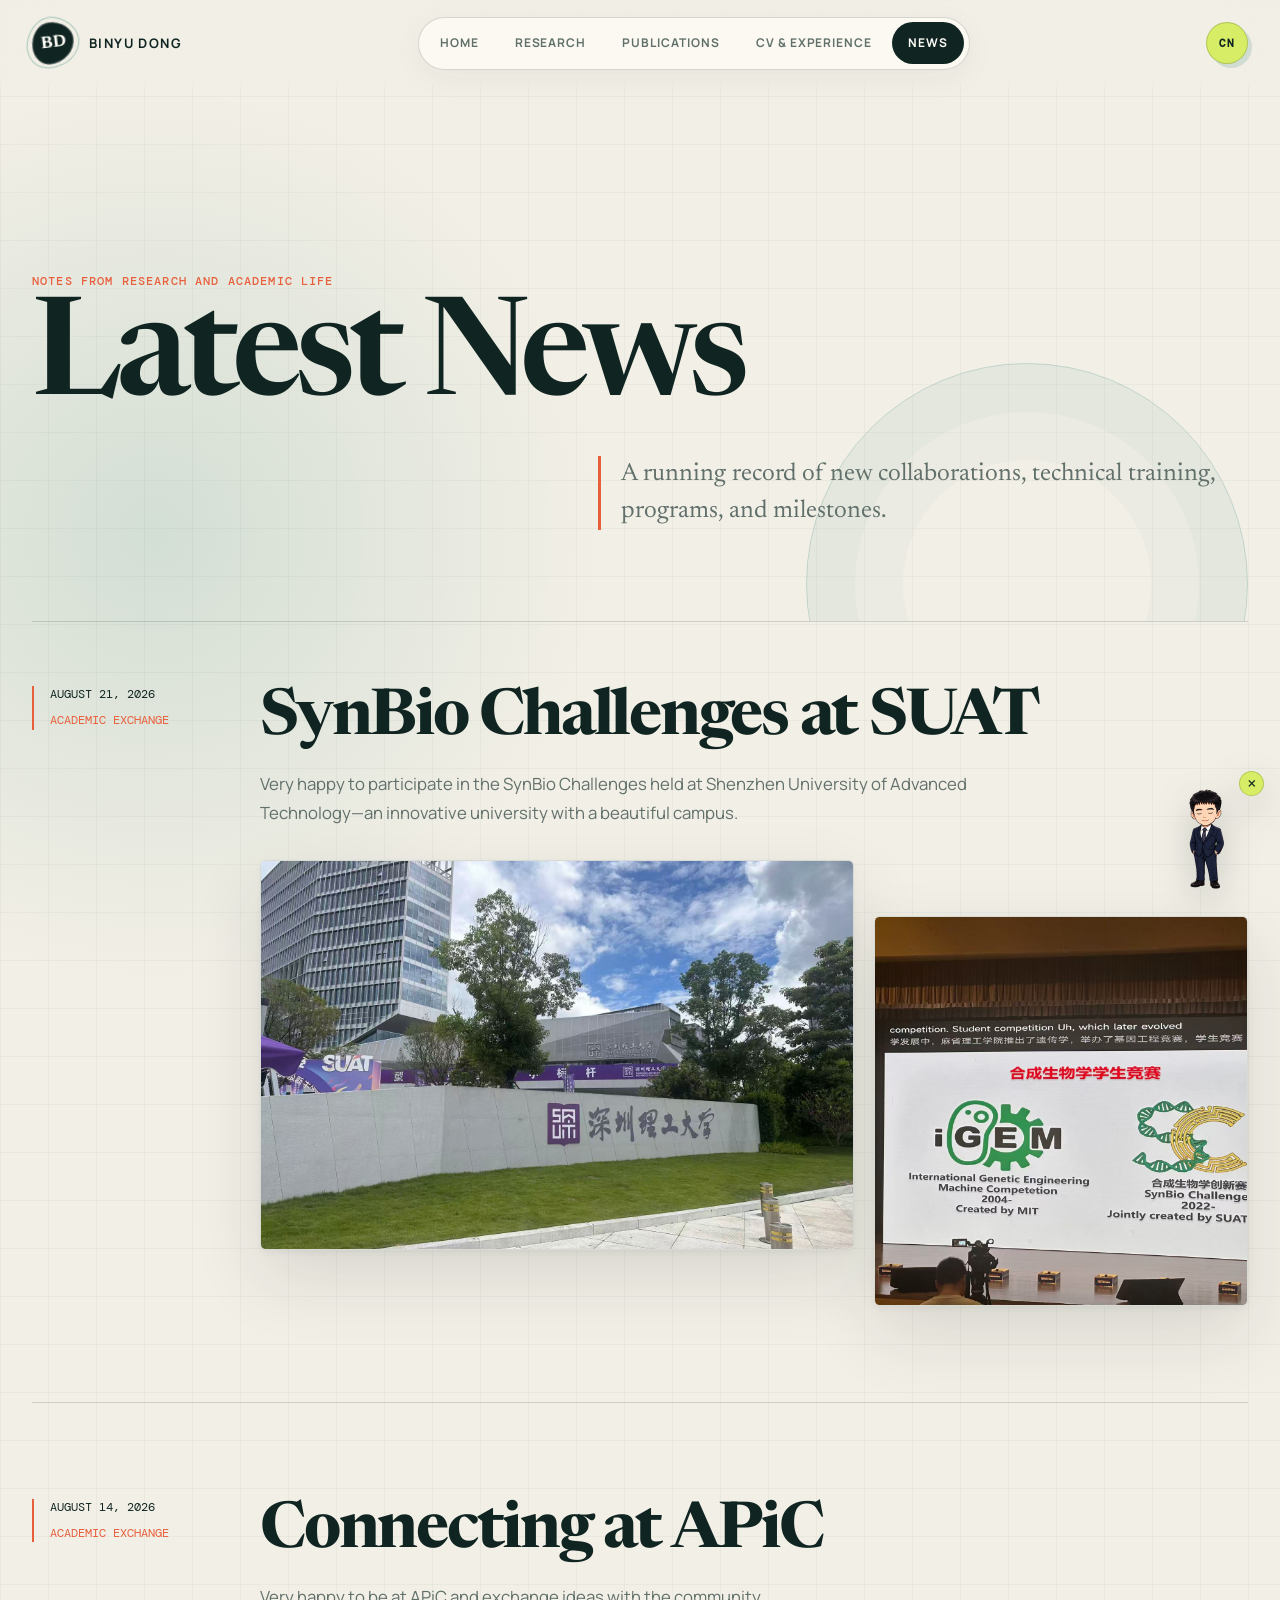
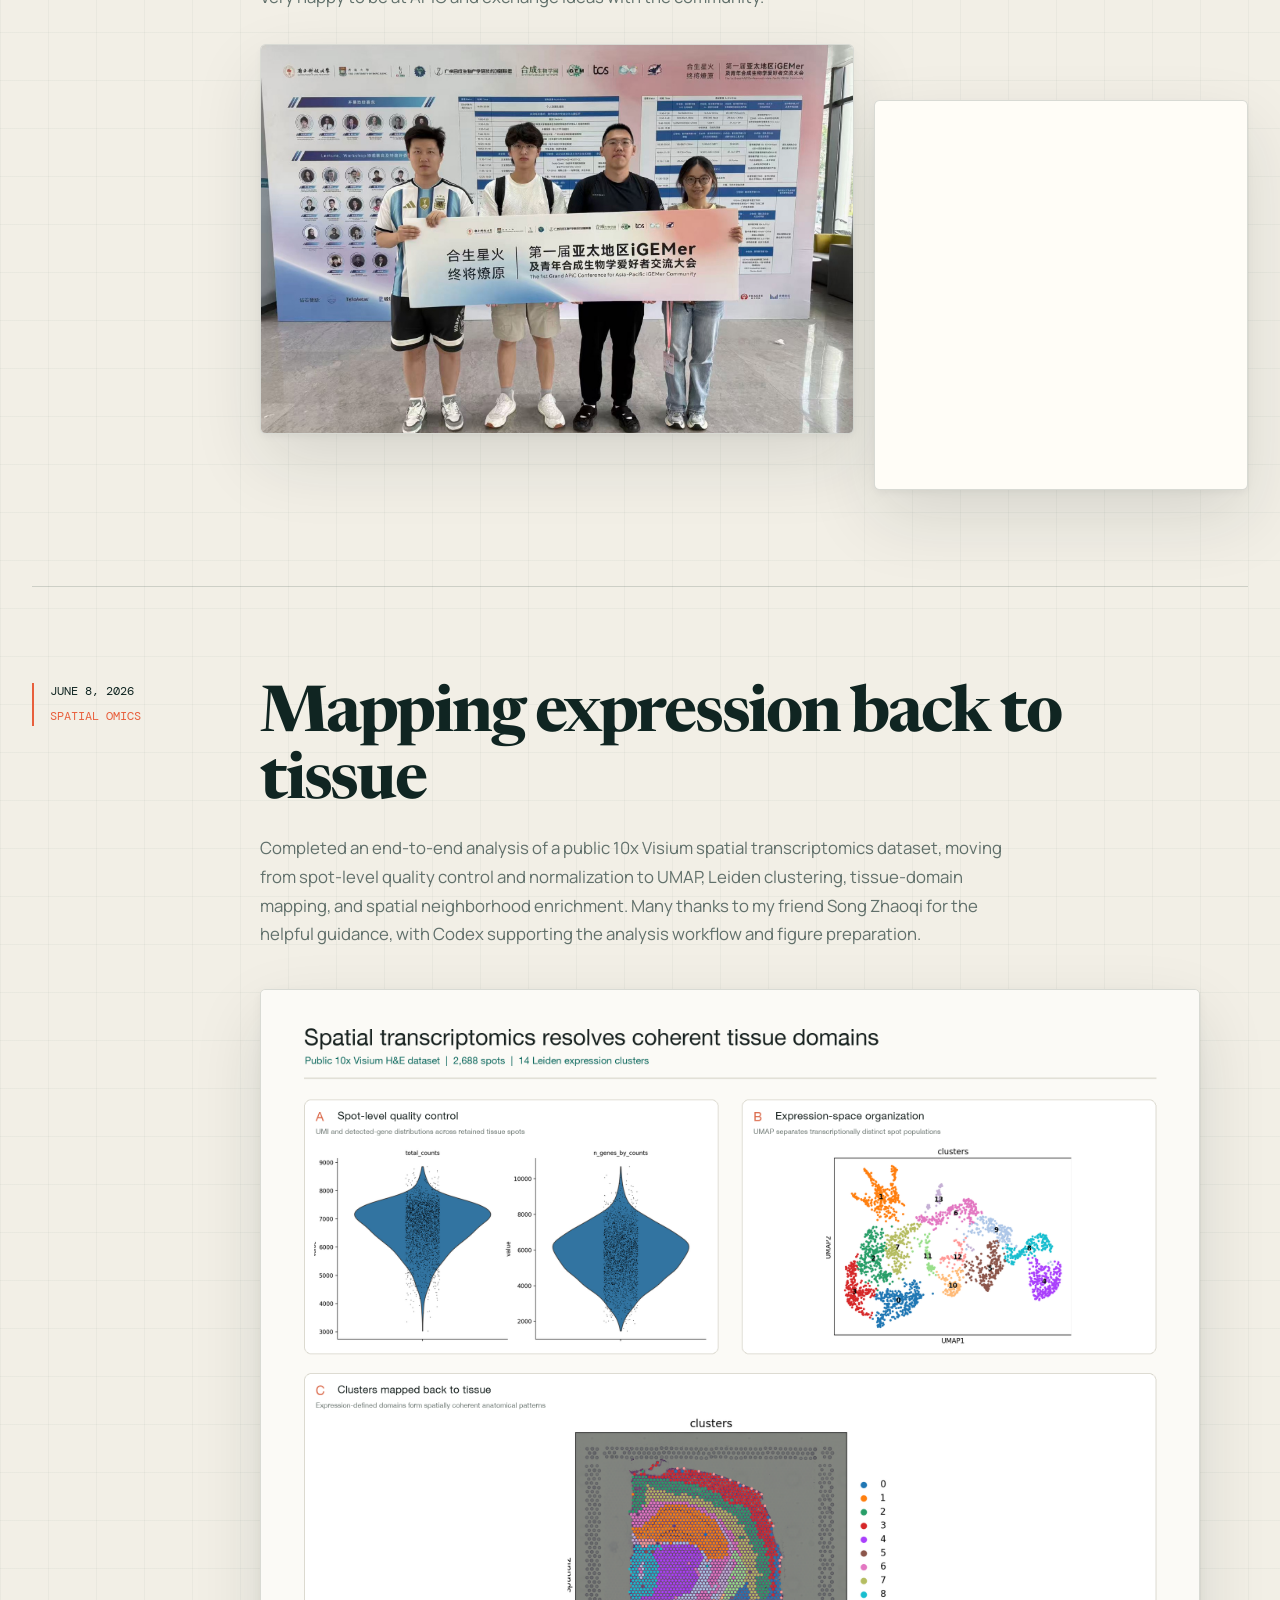
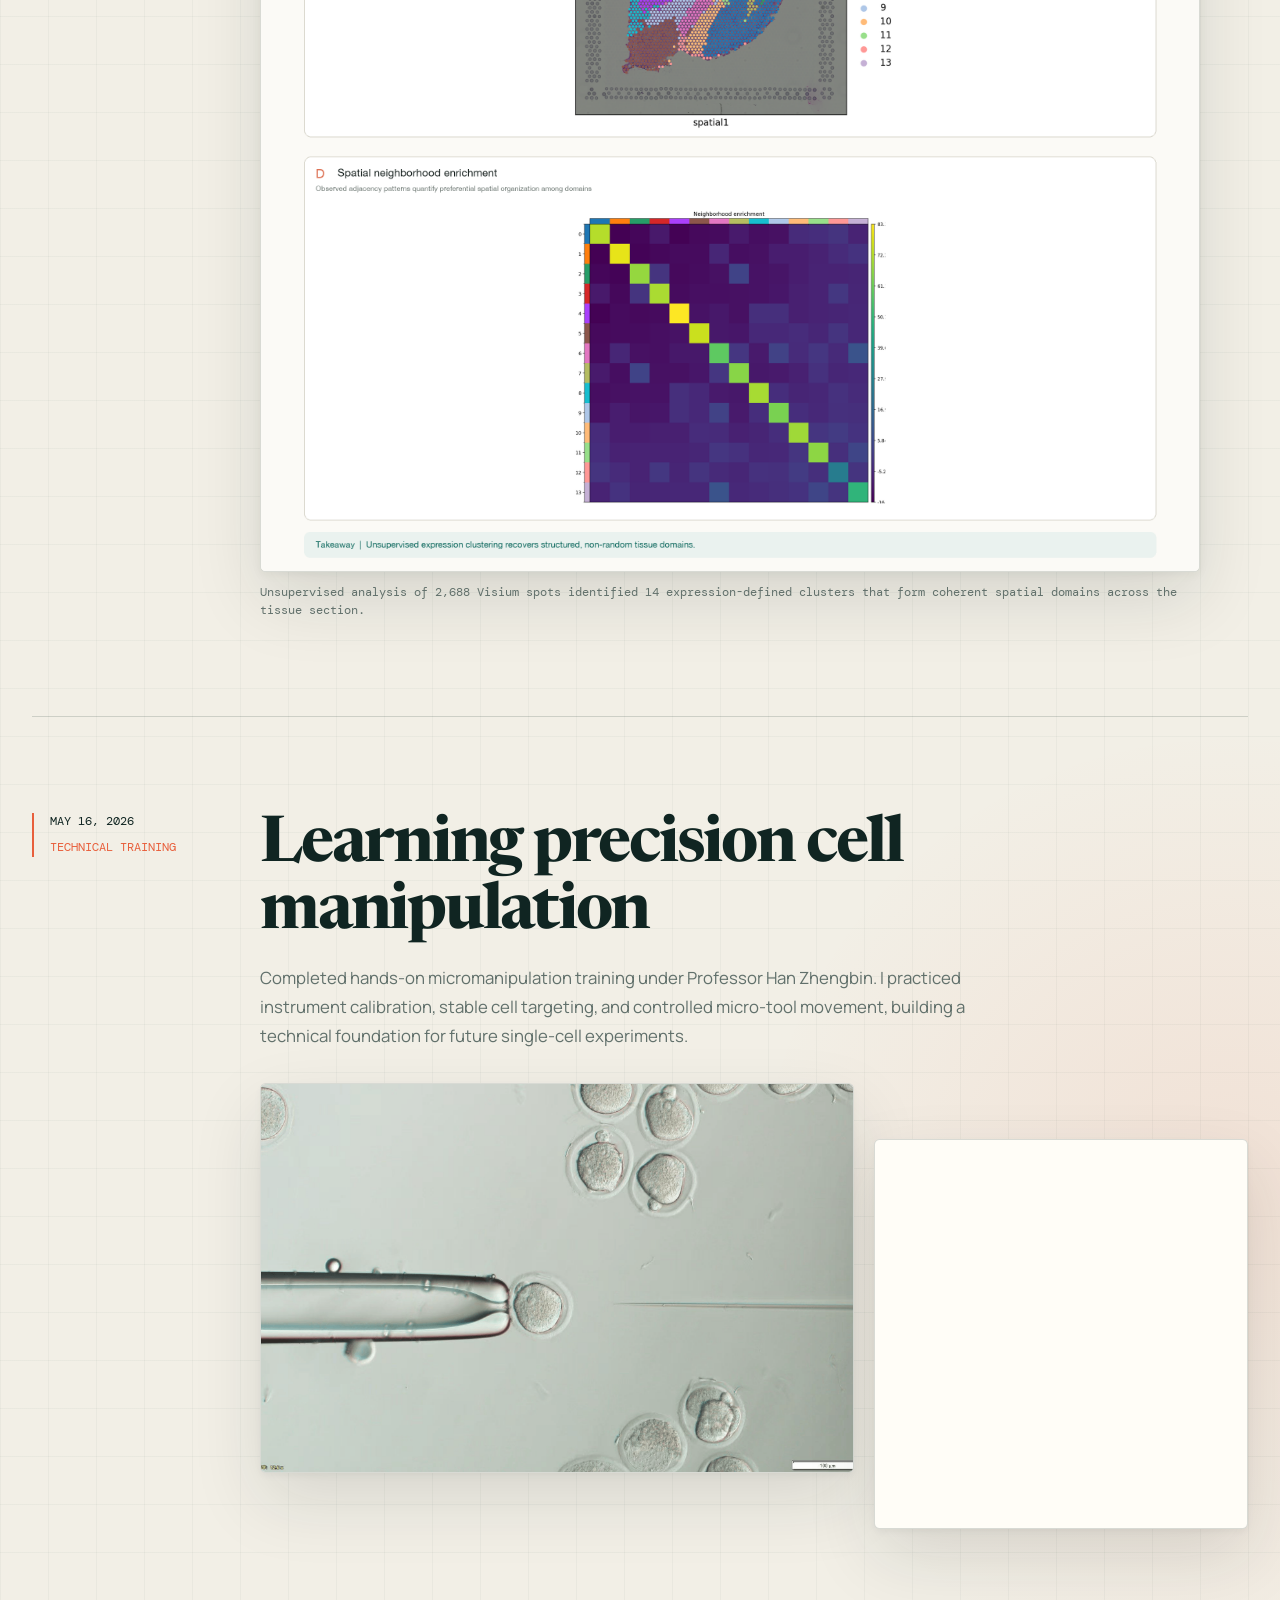
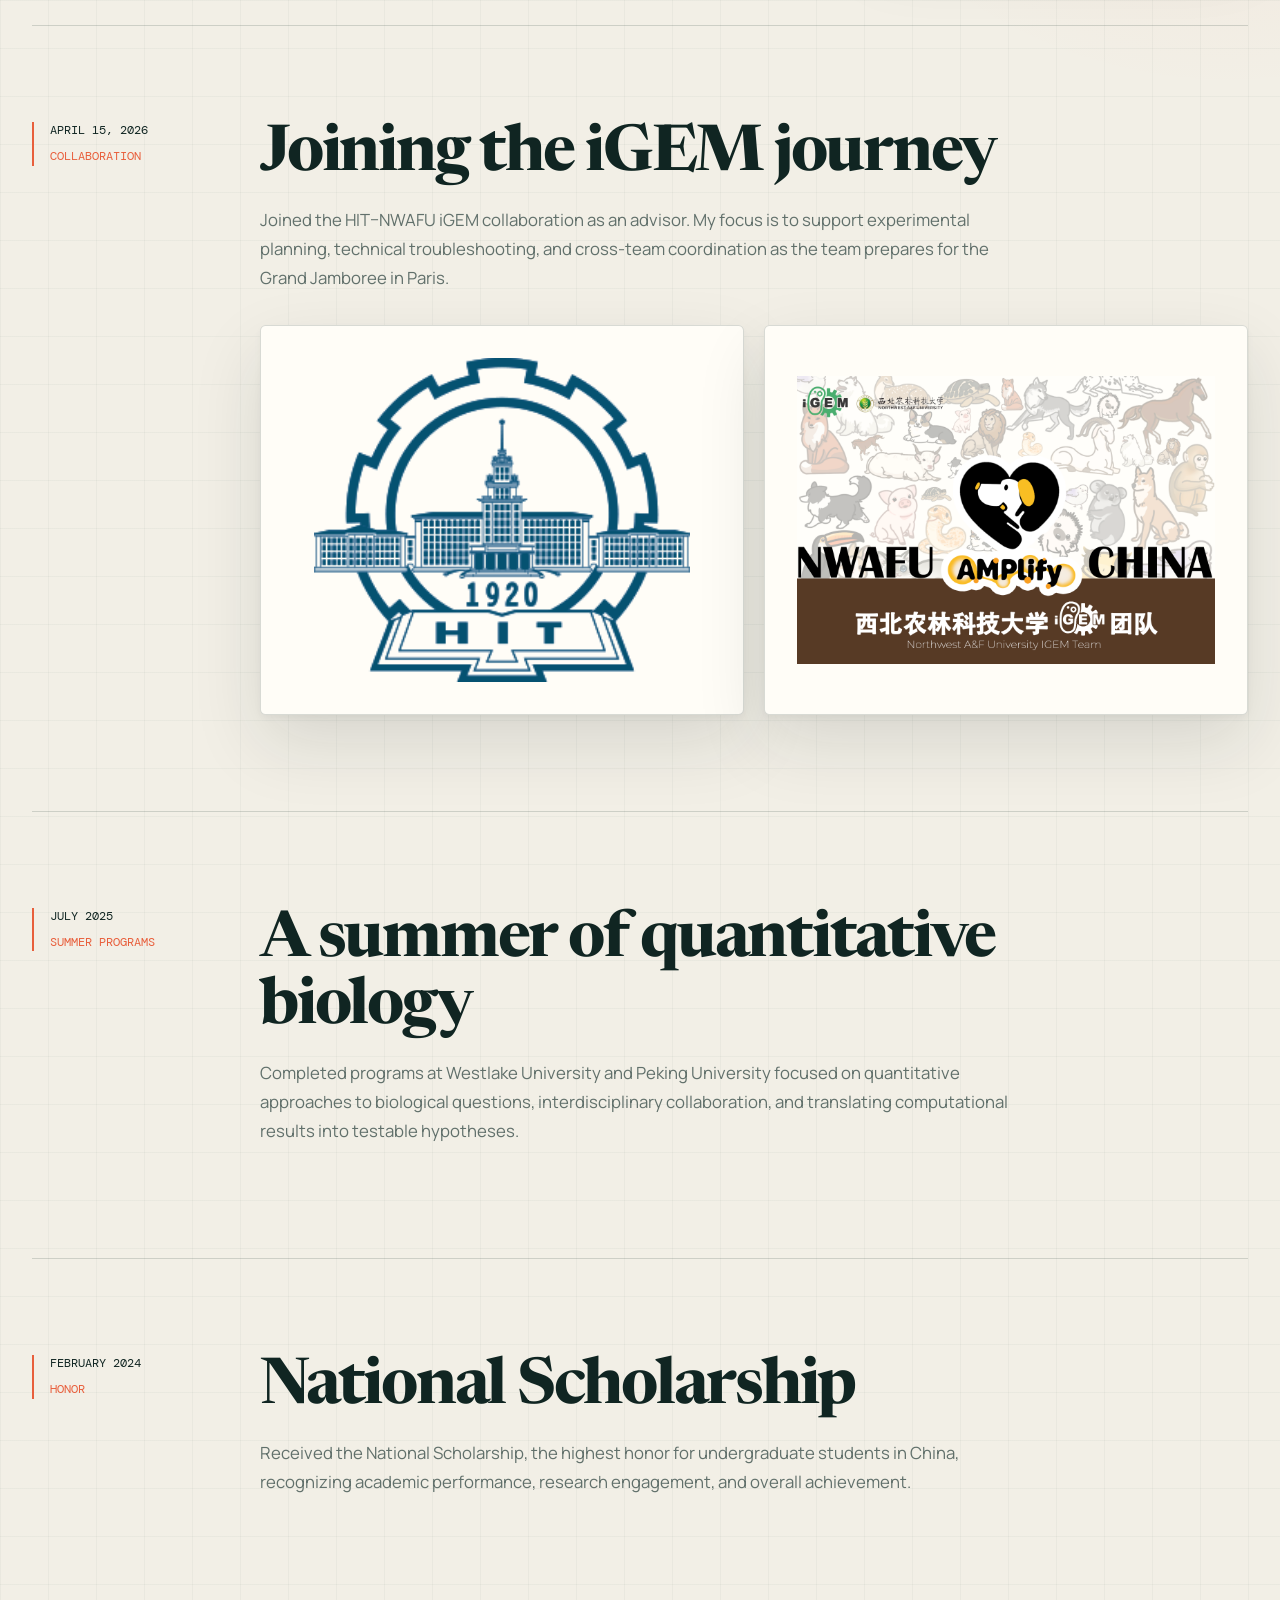
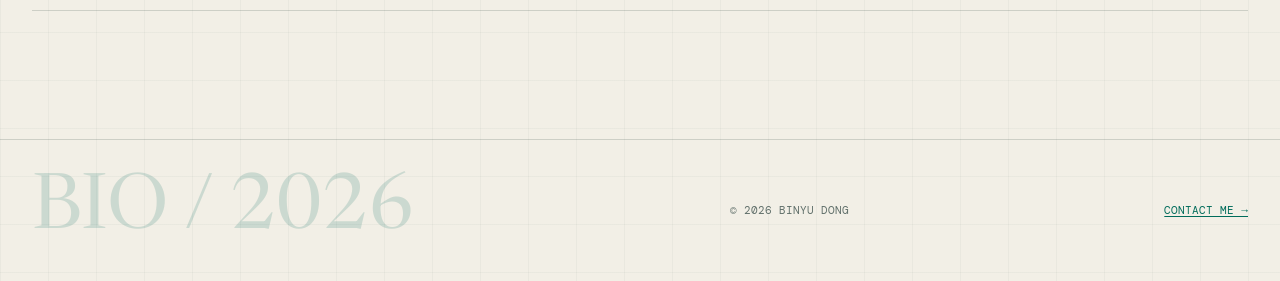
==== commit 9e3461e8: "Add site-wide English Chinese language toggle" ====
--- a/news.html
+++ b/news.html
@@ -29,6 +29,6 @@
     <section class="news-entry"><div class="news-date"><time>February 2024</time><span>Honor</span></div><article><h2>National Scholarship</h2><p>Received the National Scholarship, the highest honor for undergraduate students in China, recognizing academic performance, research engagement, and overall achievement.</p></article></section>
   </main>
   <footer class="site-footer"><span>© 2026 Binyu Dong</span><a href="mailto:binyudong@foxmail.com">Contact me →</a></footer>
-  <button id="back-to-top" type="button" aria-label="Back to top">↑ Top</button><script src="static/js/design.js"></script>
+  <button id="back-to-top" type="button" aria-label="Back to top">↑ Top</button><script src="static/js/i18n.js"></script><script src="static/js/design.js"></script>
 </body>
 </html>
--- a/static/css/design.css
+++ b/static/css/design.css
@@ -301,6 +301,26 @@
 .nav-links a { padding: .65rem 1rem; border-radius: 99px; }
 .nav-links a::after { display: none; }
 .nav-links a:hover,.nav-links a.active { color: var(--bright); background: var(--ink); }
+.language-toggle {
+  display: grid;
+  flex: 0 0 auto;
+  width: 2.65rem;
+  height: 2.65rem;
+  place-items: center;
+  color: var(--ink);
+  background: var(--acid);
+  border: 1px solid rgba(16,37,34,.2);
+  border-radius: 50%;
+  box-shadow: 4px 4px 0 rgba(0,108,91,.14);
+  font-family: var(--mono);
+  font-size: .7rem;
+  font-weight: 800;
+  letter-spacing: .08em;
+  cursor: pointer;
+  transition: transform 160ms ease,box-shadow 160ms ease;
+}
+.language-toggle:hover { transform: translateY(-2px) rotate(-5deg); box-shadow: 6px 7px 0 rgba(0,108,91,.17); }
+.language-toggle:focus-visible { outline: 3px solid var(--coral); outline-offset: 3px; }
 
 .home-shell { grid-template-columns: 300px minmax(0,1fr); gap: clamp(3rem,6vw,6.5rem); padding-top: 4.5rem; }
 .profile-card {
@@ -481,6 +501,134 @@
 .site-footer { position: relative; min-height: 120px; align-items: center; }
 .site-footer::before { color: rgba(0,108,91,.16); font-family: var(--display); font-size: clamp(2.5rem,6vw,5.5rem); line-height: 1; content: "BIO / 2026"; }
 #back-to-top { color: var(--ink); background: var(--acid); border: 1px solid rgba(16,37,34,.18); }
+.has-companion #back-to-top { bottom: 9.3rem; }
+
+.binyu-companion {
+  position: fixed;
+  right: 1rem;
+  bottom: .55rem;
+  z-index: 45;
+  width: 126px;
+  height: 154px;
+  filter: drop-shadow(0 14px 18px rgba(16,37,34,.2));
+}
+.binyu-pet {
+  position: absolute;
+  right: 9px;
+  bottom: 0;
+  width: 96px;
+  height: 104px;
+  padding: 0;
+  overflow: hidden;
+  background: transparent;
+  border: 0;
+  cursor: pointer;
+  transform: translate(var(--look-x,0),var(--look-y,0));
+  transition: transform 120ms ease;
+}
+.binyu-pet:hover { transform: translate(var(--look-x,0),calc(var(--look-y,0) - 5px)) scale(1.03); }
+.binyu-pet:focus-visible { outline: 3px solid var(--coral); outline-offset: 2px; }
+.binyu-pet span {
+  display: block;
+  width: 96px;
+  height: 104px;
+  background-image: url("../picture/binyu-mini-spritesheet.webp");
+  background-repeat: no-repeat;
+  background-size: 768px 1144px;
+  image-rendering: auto;
+}
+.binyu-bubble {
+  position: absolute;
+  right: 14px;
+  bottom: 112px;
+  width: max-content;
+  max-width: min(260px,70vw);
+  padding: .7rem .85rem;
+  color: var(--bright);
+  background: var(--ink);
+  border: 1px solid rgba(255,255,255,.16);
+  border-radius: .75rem .75rem .18rem .75rem;
+  box-shadow: var(--shadow);
+  font-size: .78rem;
+  line-height: 1.45;
+  opacity: 0;
+  pointer-events: none;
+  transform: translateY(7px) scale(.96);
+  transform-origin: right bottom;
+  transition: opacity 180ms ease, transform 180ms ease;
+}
+.binyu-bubble.is-visible { opacity: 1; transform: none; }
+.binyu-close,.binyu-reopen {
+  position: absolute;
+  display: grid;
+  place-items: center;
+  color: var(--ink);
+  background: var(--acid);
+  border: 1px solid rgba(16,37,34,.18);
+  border-radius: 50%;
+  cursor: pointer;
+  font-family: var(--mono);
+}
+.binyu-close { top: 34px; right: 0; width: 25px; height: 25px; font-size: 1rem; }
+.binyu-friends-trigger {
+  position: absolute;
+  right: 88px;
+  bottom: 22px;
+  display: flex;
+  gap: .55rem;
+  align-items: center;
+  width: max-content;
+  padding: .58rem .72rem .55rem .8rem;
+  color: var(--bright);
+  background: var(--ink);
+  border: 1px solid rgba(255,255,255,.18);
+  border-radius: 2rem;
+  box-shadow: 0 10px 26px rgba(16,37,34,.22);
+  font-family: var(--mono);
+  font-size: .68rem;
+  font-weight: 700;
+  letter-spacing: .08em;
+  opacity: 0;
+  pointer-events: none;
+  transform: translateX(10px);
+  transition: opacity 180ms ease,transform 180ms ease;
+}
+.binyu-friends-trigger span { color: var(--acid); font-size: .9rem; }
+.binyu-friends-trigger.is-visible { opacity: 1; pointer-events: auto; transform: none; }
+.binyu-friends {
+  position: absolute;
+  right: 104px;
+  bottom: 65px;
+  display: grid;
+  grid-template-columns: 112px 112px;
+  gap: .65rem;
+  width: 256px;
+  padding: .7rem;
+  color: var(--bright);
+  background: rgba(16,37,34,.96);
+  border: 1px solid rgba(255,255,255,.15);
+  border-radius: .45rem;
+  box-shadow: 0 24px 60px rgba(16,37,34,.32);
+  opacity: 0;
+  pointer-events: none;
+  transform: translateY(12px) scale(.95);
+  transform-origin: right bottom;
+  transition: opacity 220ms ease,transform 220ms cubic-bezier(.2,.8,.2,1);
+}
+.binyu-friends::after { position: absolute; inset: 7px; border: 1px solid rgba(215,237,101,.18); content: ""; pointer-events: none; }
+.binyu-friends.is-visible { opacity: 1; pointer-events: auto; transform: none; }
+.friend-intro { grid-column: 1/-1; display: grid; gap: .18rem; padding: .45rem .45rem .2rem; }
+.friend-intro small { color: var(--acid); font-family: var(--mono); font-size: .58rem; letter-spacing: .16em; }
+.friend-intro strong { font-family: var(--display); font-size: 1rem; font-weight: 600; }
+.binyu-friends figure { position: relative; z-index: 1; margin: 0; padding: .35rem; overflow: hidden; background: var(--bright); border-radius: .25rem; }
+.binyu-friends figure:nth-of-type(2) { transform: rotate(1.5deg); }
+.binyu-friends img { display: block; width: 100%; height: 112px; object-fit: contain; object-position: center bottom; }
+.binyu-friends figcaption { display: grid; gap: .08rem; padding: .35rem .2rem .15rem; color: var(--ink); font-family: var(--mono); font-size: .58rem; font-weight: 800; text-transform: uppercase; }
+.binyu-friends figcaption span { color: var(--teal); font-size: .49rem; font-weight: 600; letter-spacing: .04em; }
+.binyu-reopen { right: 0; bottom: 0; display: none; width: 44px; height: 44px; font-size: .7rem; font-weight: 800; }
+.binyu-companion.is-hidden { width: 44px; height: 44px; }
+.binyu-companion.is-hidden .binyu-pet,.binyu-companion.is-hidden .binyu-close,.binyu-companion.is-hidden .binyu-bubble,.binyu-companion.is-hidden .binyu-friends-trigger,.binyu-companion.is-hidden .binyu-friends { display: none; }
+.binyu-companion.is-hidden .binyu-reopen { display: grid; }
 .reveal { transform: translateY(28px); transition: opacity 700ms ease, transform 700ms cubic-bezier(.2,.8,.2,1); }
 
 @media (max-width: 1100px) {
@@ -509,6 +657,7 @@
 @media (max-width: 600px) {
   body { background-size: 32px 32px, 32px 32px, auto, auto, auto; }
   .site-nav { padding-top: .7rem; }
+  .language-toggle { position: absolute; top: .65rem; right: 1rem; width: 2.35rem; height: 2.35rem; }
   .nav-links { gap: .15rem; width: 100%; overflow-x: auto; border-radius: .35rem; }
   .nav-links a { padding: .6rem .7rem; }
   .hero::before { right: -7rem; }
@@ -525,6 +674,15 @@
   .skill-grid article,.skill-grid article:nth-child(2n),.skill-grid article:nth-last-child(-n+2) { border-right: 0; border-bottom: 1px solid var(--line); }
   .skill-grid article:last-child { border-bottom: 0; }
   .site-footer::before { content: "BIO / 26"; }
+  .binyu-companion { right: .35rem; transform: scale(.88); transform-origin: right bottom; }
+  .binyu-friends { right: 74px; bottom: 82px; }
+  .binyu-friends-trigger { right: 78px; }
+  .has-companion #back-to-top { bottom: 8.2rem; }
+}
+
+@media (prefers-reduced-motion: reduce) {
+  .binyu-pet,.binyu-bubble { transition: none; }
+  .binyu-pet:hover { transform: none; }
 }
 
 @media (max-width: 420px) {
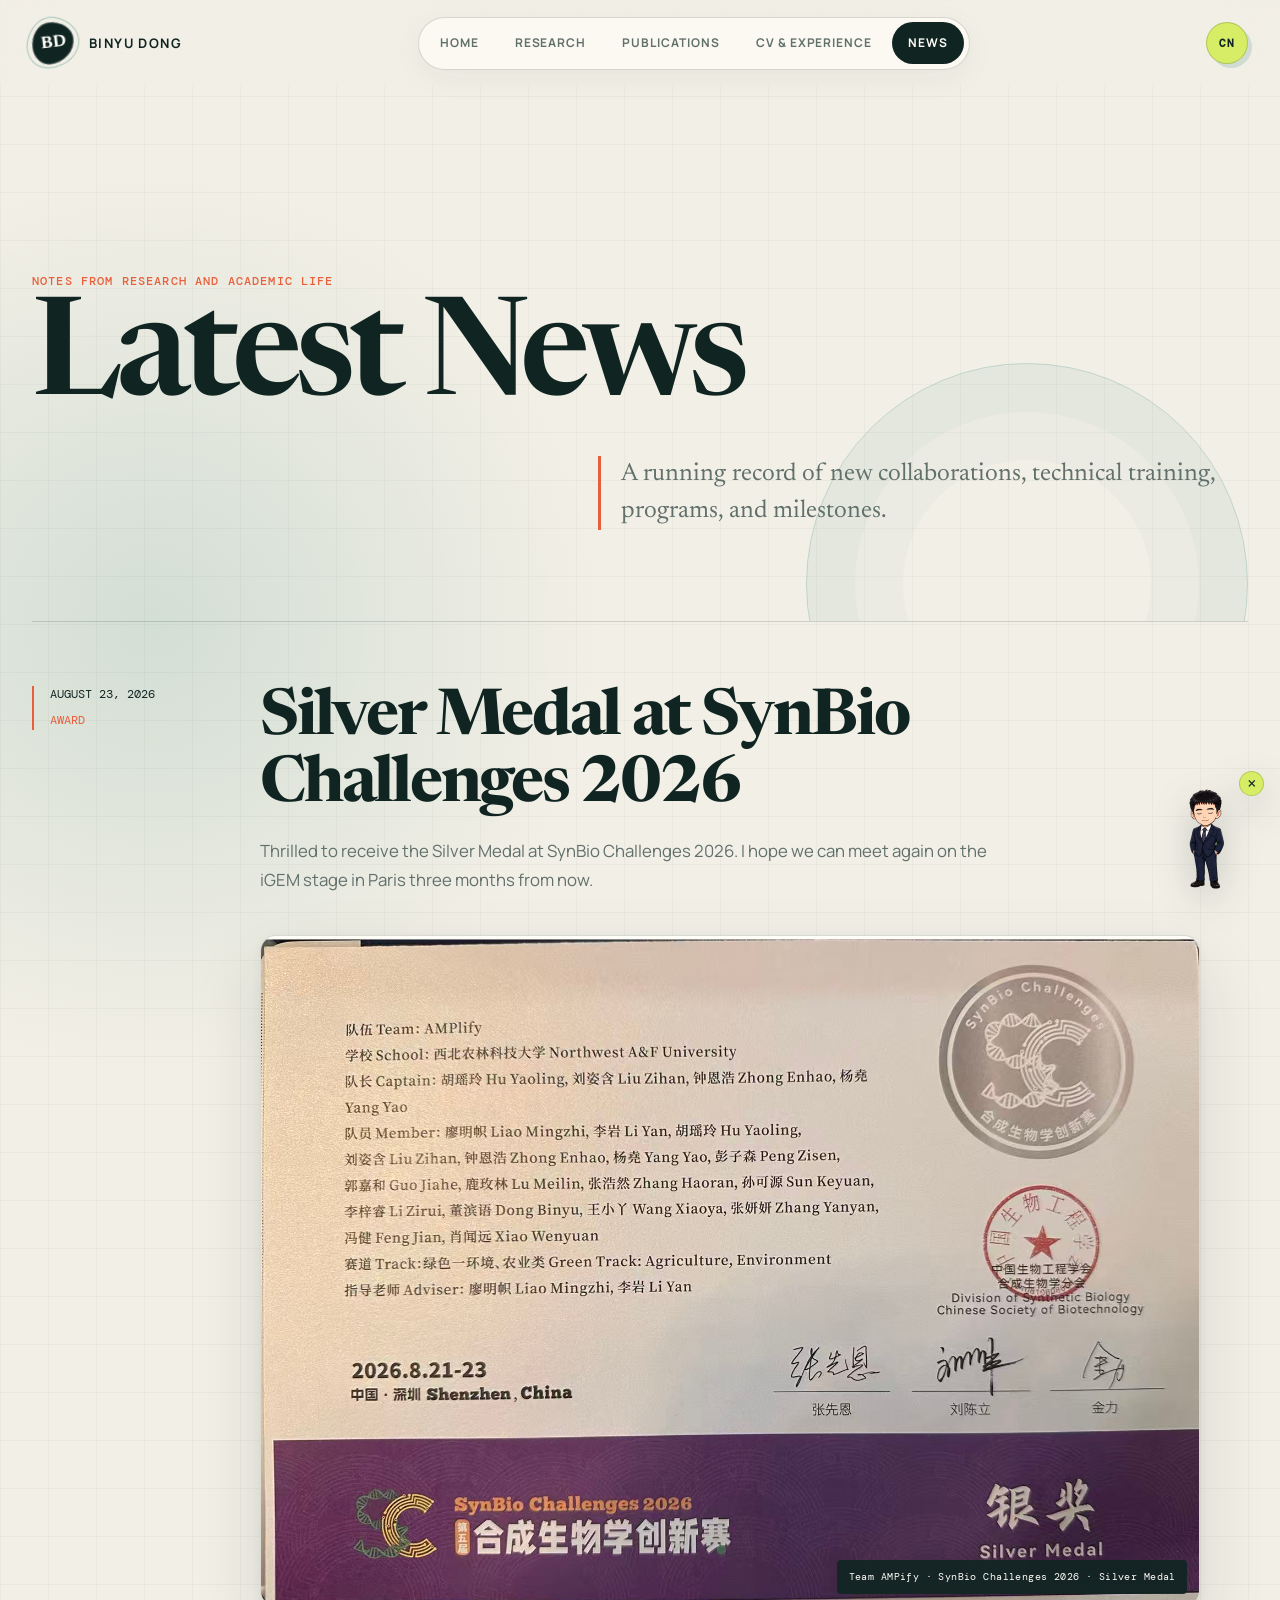
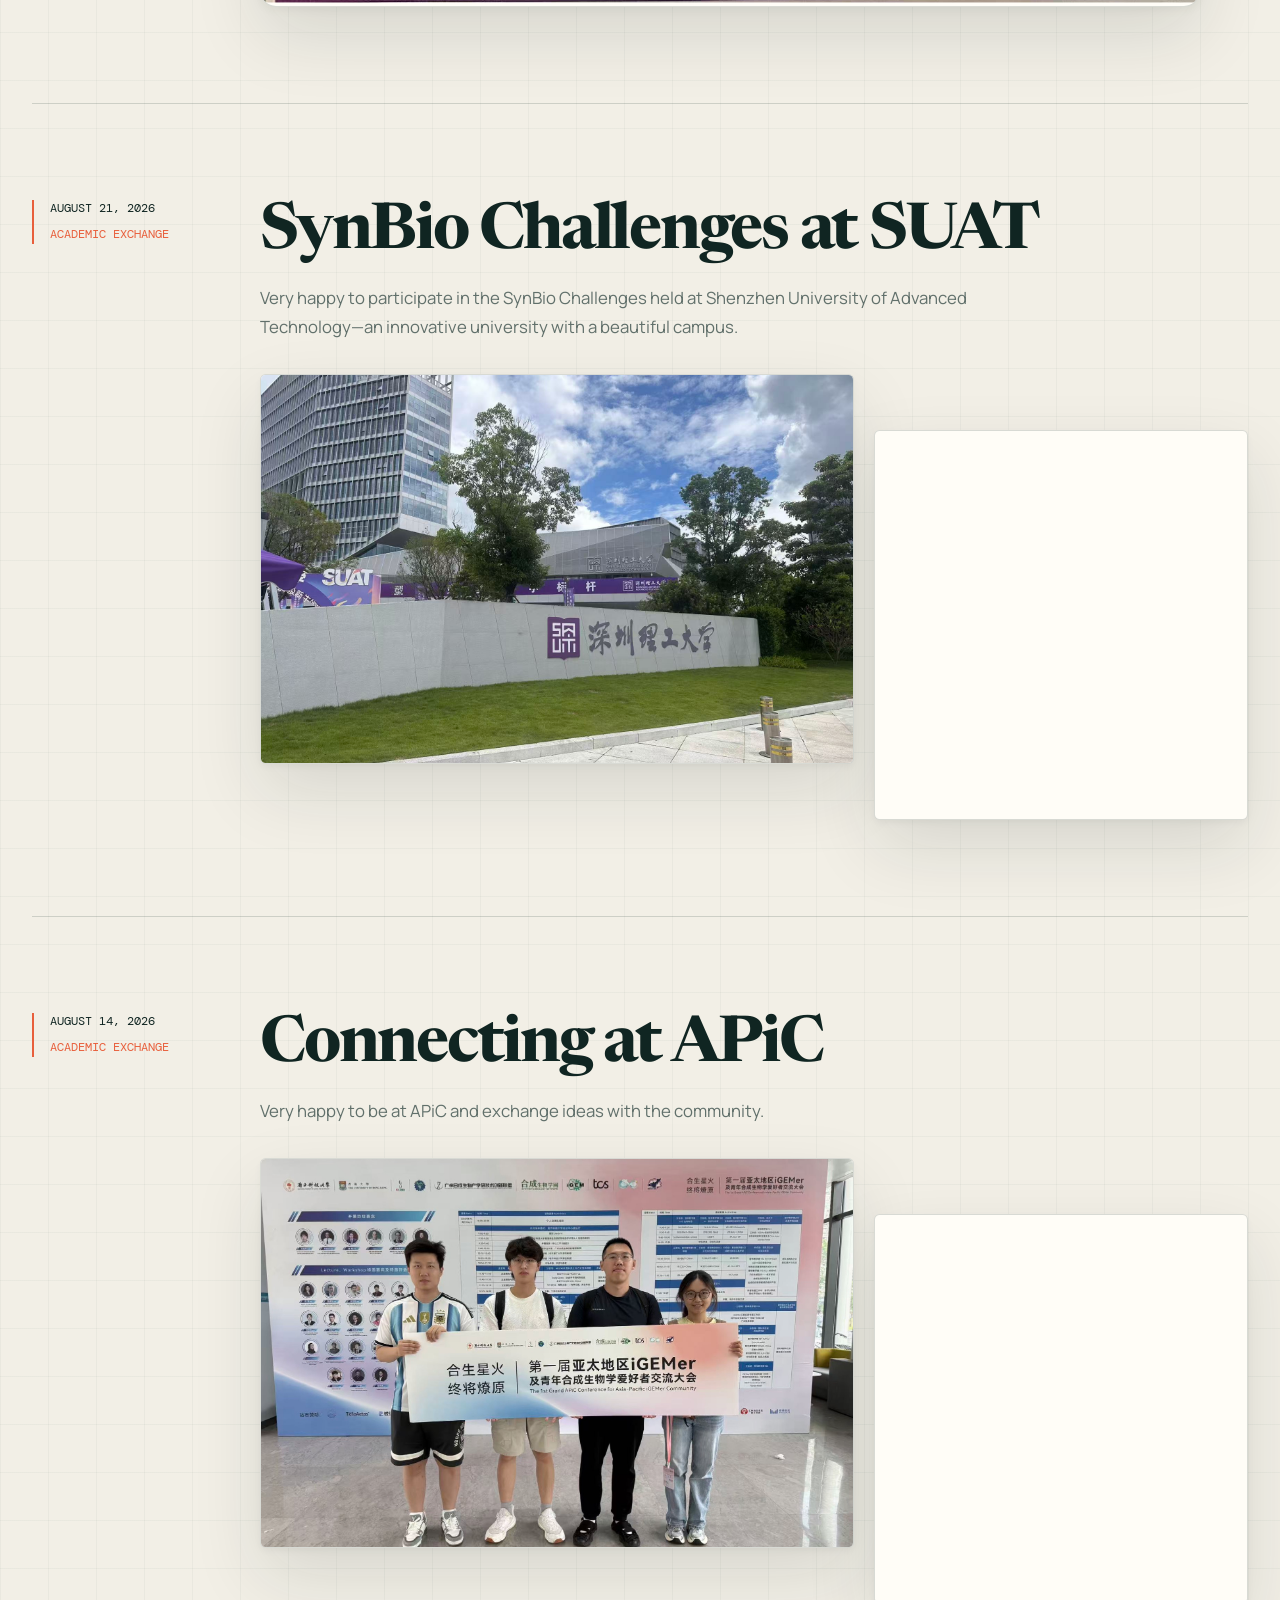
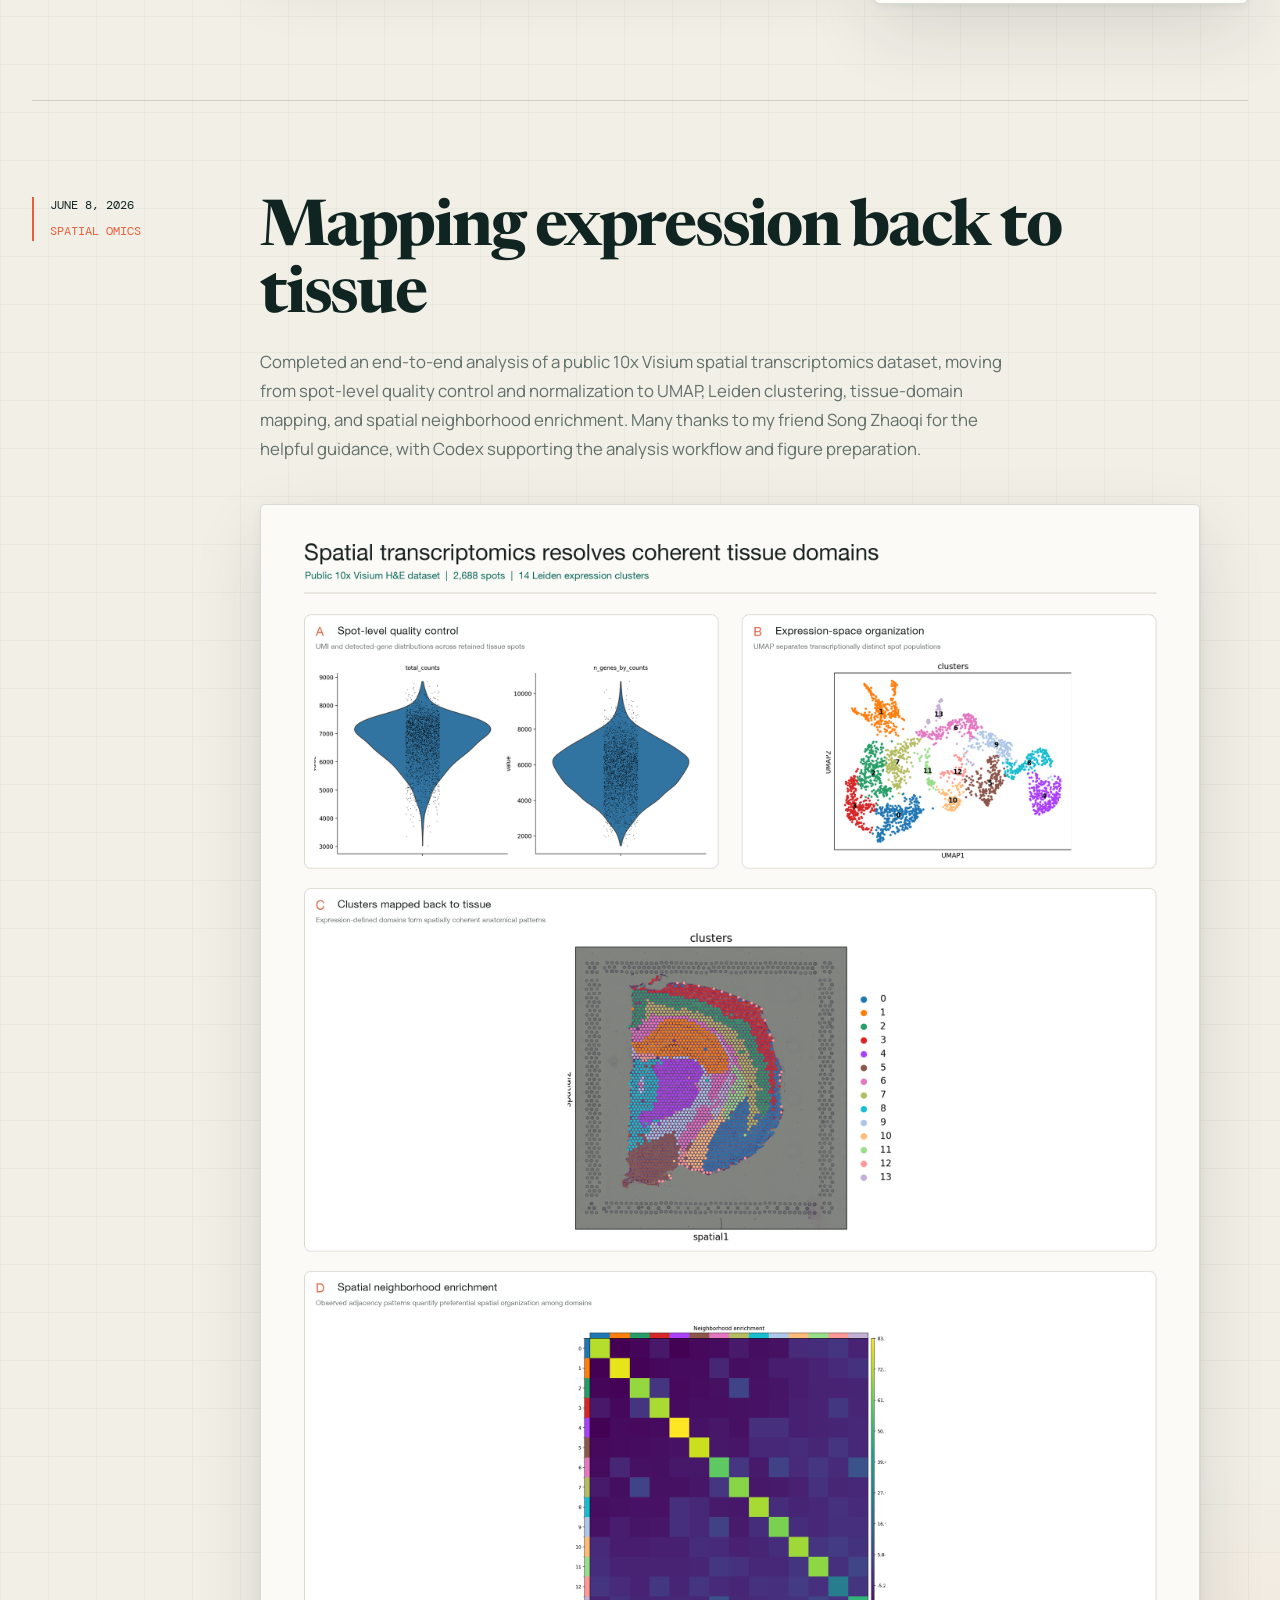
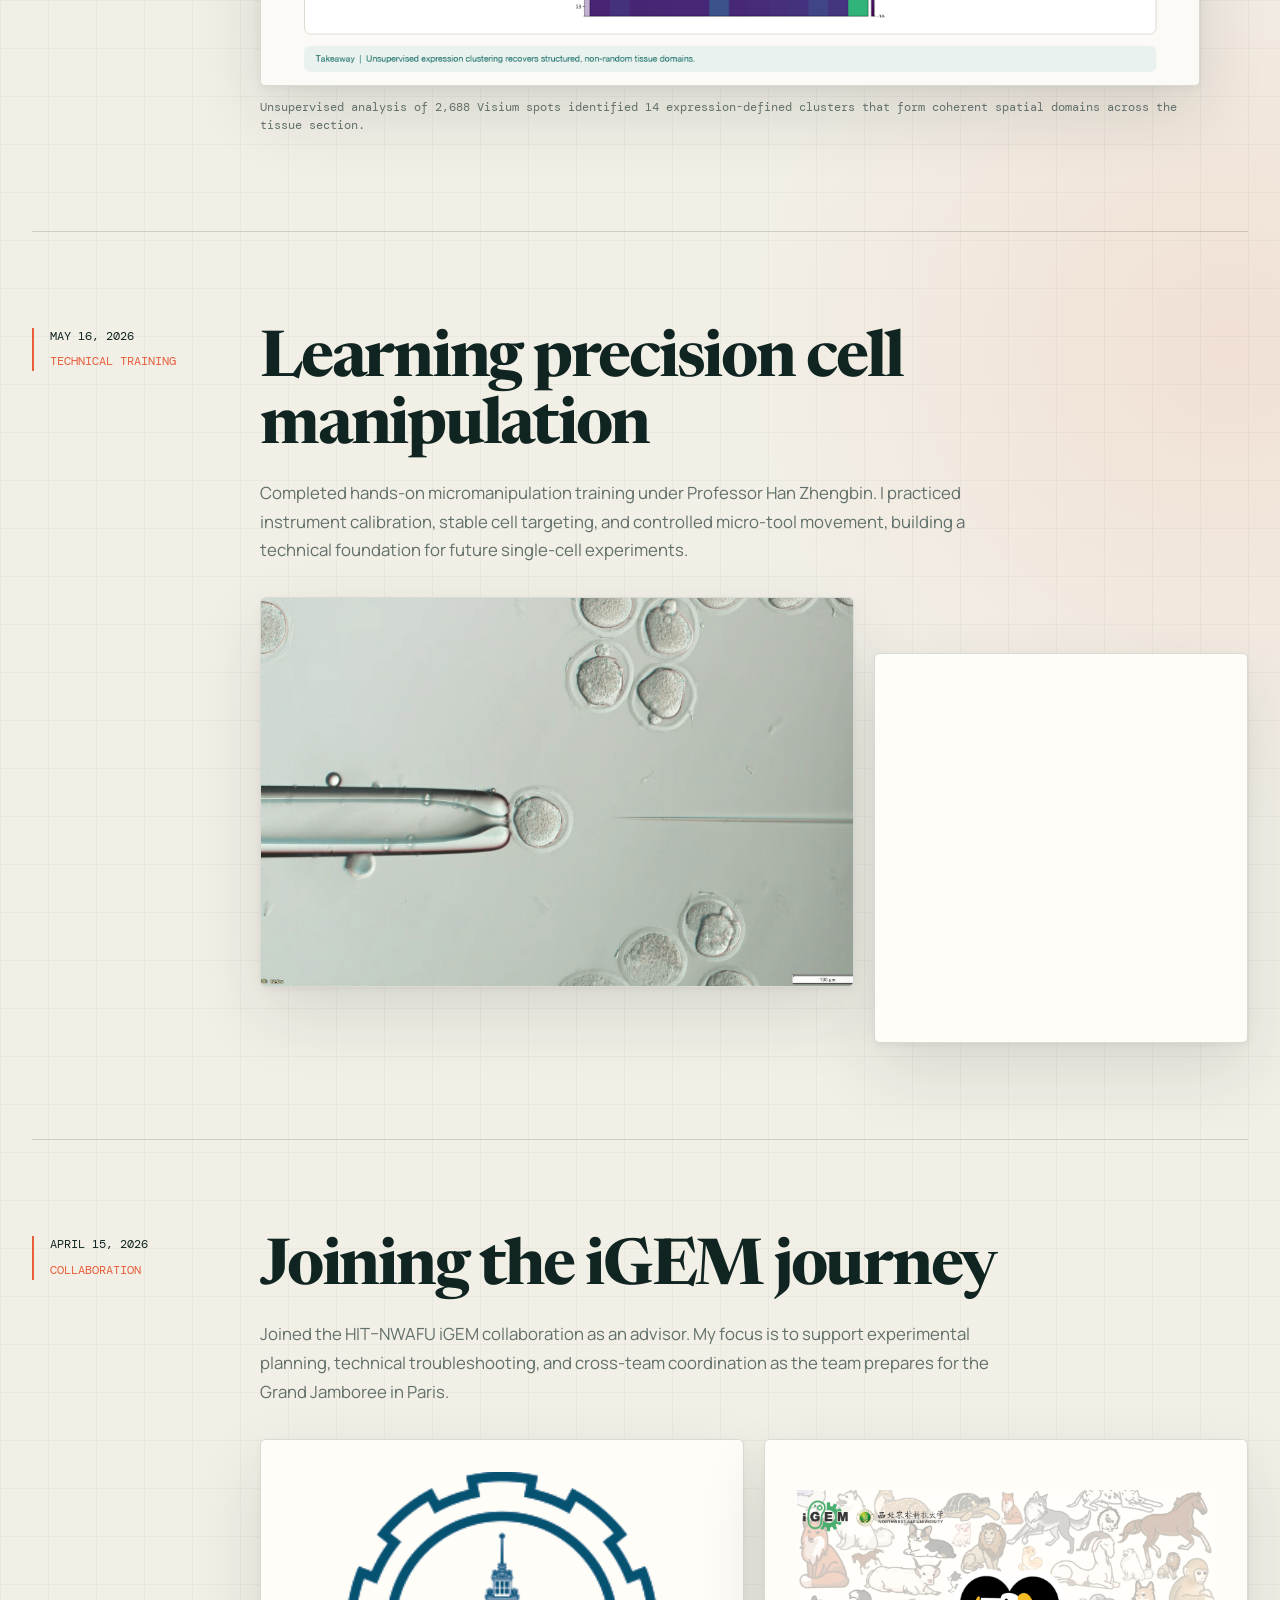
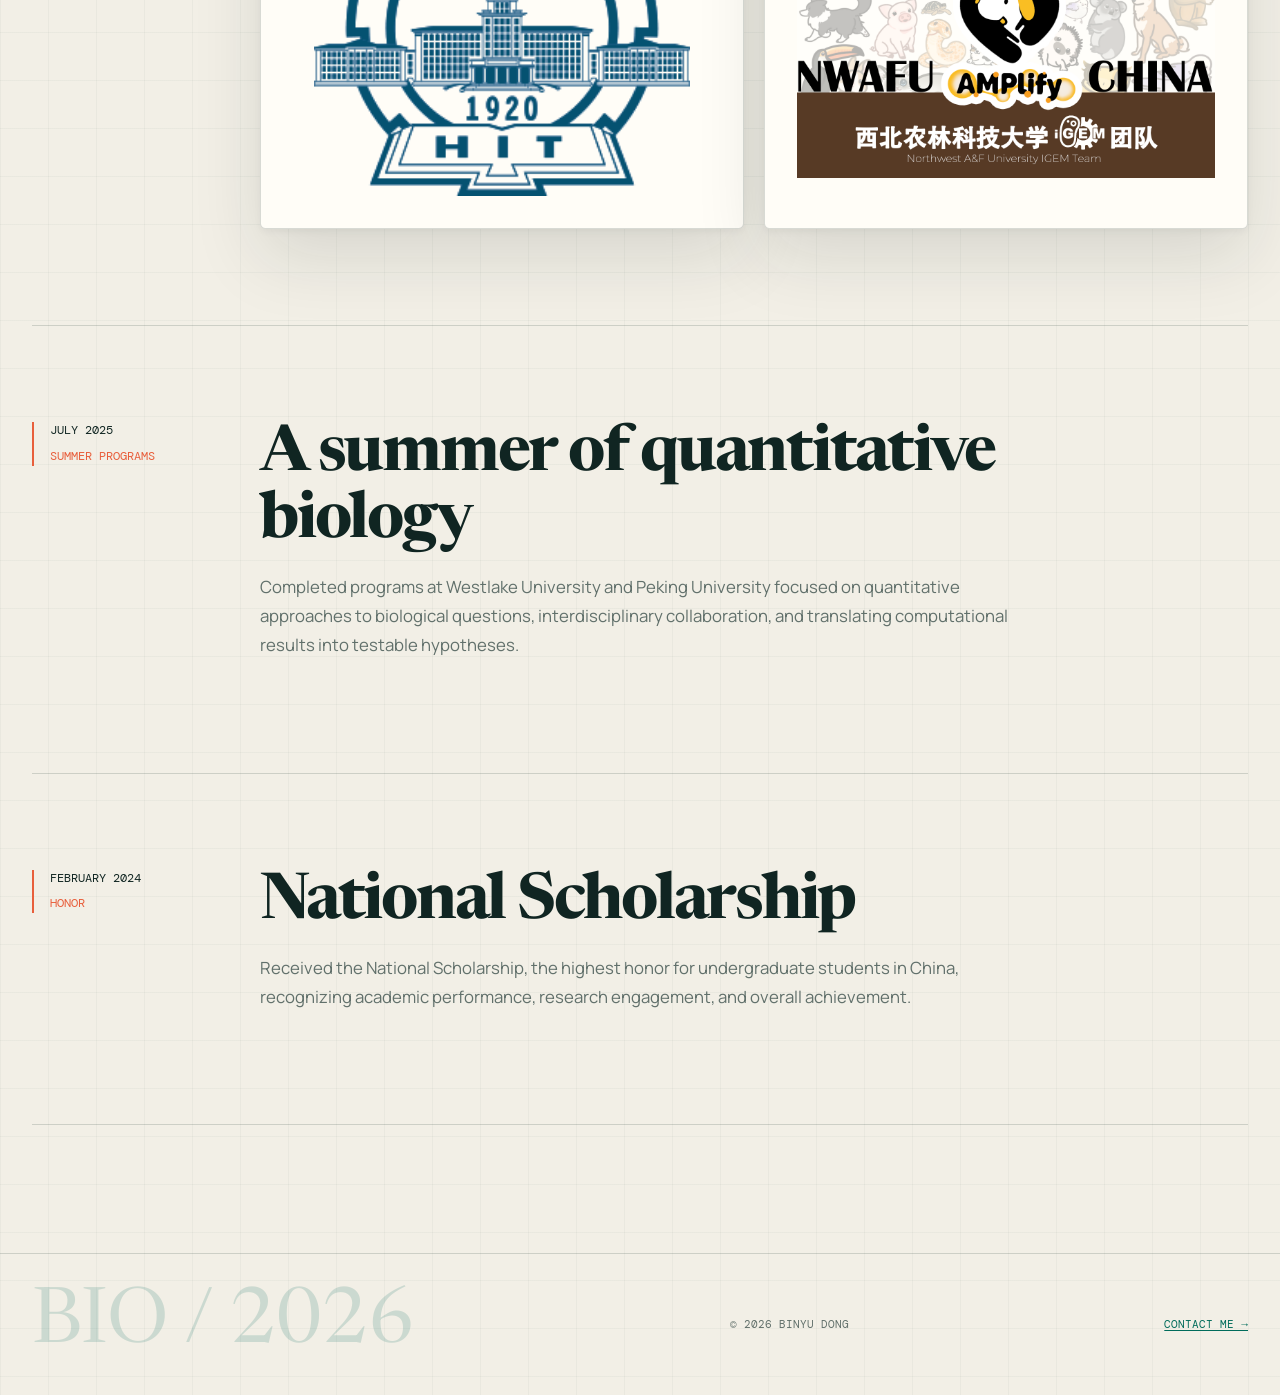
==== commit 2c4e9da4: "Add SynBio Challenges silver medal news" ====
--- a/news.html
+++ b/news.html
@@ -13,6 +13,8 @@
   <header class="site-header"><nav class="site-nav" aria-label="Main navigation"><a class="site-brand" href="index.html"><span class="brand-mark">BD</span><span>Binyu Dong</span></a><div class="nav-links"><a href="index.html">Home</a><a href="research.html">Research</a><a href="publications.html">Publications</a><a href="resume.html">CV & Experience</a><a class="active" href="news.html">News</a></div></nav></header>
   <main id="content" class="content-shell">
     <header class="page-hero"><p class="section-kicker">Notes from research and academic life</p><h1>Latest News</h1><p>A running record of new collaborations, technical training, programs, and milestones.</p></header>
+
+    <section class="news-entry" id="synbio-silver-medal"><div class="news-date"><time datetime="2026-08-23">August 23, 2026</time><span>Award</span></div><article><h2>Silver Medal at SynBio Challenges 2026</h2><p>Thrilled to receive the Silver Medal at SynBio Challenges 2026. I hope we can meet again on the iGEM stage in Paris three months from now.</p><figure class="certificate-figure"><img src="static/picture/synbio-silver-medal.jpg" alt="Silver Medal certificate awarded to team AMPify at SynBio Challenges 2026" loading="eager" decoding="async"><figcaption>Team AMPify · SynBio Challenges 2026 · Silver Medal</figcaption></figure></article></section>
 
     <section class="news-entry" id="synbio-challenges"><div class="news-date"><time datetime="2026-08-21">August 21, 2026</time><span>Academic Exchange</span></div><article><h2>SynBio Challenges at SUAT</h2><p>Very happy to participate in the SynBio Challenges held at Shenzhen University of Advanced Technology—an innovative university with a beautiful campus.</p><div class="news-images"><img src="static/picture/suat-campus.jpg" alt="Campus of Shenzhen University of Advanced Technology under a blue sky" loading="eager" decoding="async"><img src="static/picture/synbio-challenges.jpg" alt="Opening presentation at the SynBio Challenges competition" loading="eager" decoding="async"></div></article></section>
 
--- a/static/css/design.css
+++ b/static/css/design.css
@@ -131,6 +131,9 @@
 .news-main-figure { max-width: 940px; margin: 2.5rem 0 0; }
 .news-main-figure img { width: 100%; background: var(--bright); border: 1px solid var(--line); border-radius: 1rem; box-shadow: var(--shadow); }
 .news-main-figure figcaption { margin-top: .8rem; color: var(--muted); font-family: var(--mono); font-size: .72rem; line-height: 1.55; }
+.certificate-figure { position: relative; max-width: 940px; aspect-ratio: 1.398/1; margin: 2.5rem 0 0; overflow: hidden; background: var(--bright); border: 1px solid var(--line); border-radius: 1rem; box-shadow: var(--shadow); }
+.certificate-figure img { position: absolute; top: 50%; left: 50%; width: auto; max-width: none; height: 140%; transform: translate(-50%,-50%) rotate(-90deg); }
+.certificate-figure figcaption { position: absolute; right: .75rem; bottom: .75rem; padding: .5rem .7rem; color: var(--bright); background: rgba(16,37,34,.9); border-radius: .25rem; font-family: var(--mono); font-size: .65rem; letter-spacing: .04em; }
 .publication-list { padding: 4.5rem 0 1rem; }
 .publication-card { display: grid; grid-template-columns: 150px minmax(0,1fr); gap: 3rem; padding: 2rem 0 3rem; border-bottom: 1px solid var(--line); }
 .publication-year { color: var(--coral); font-family: var(--mono); font-size: .78rem; letter-spacing: .08em; line-height: 1.5; text-transform: uppercase; }
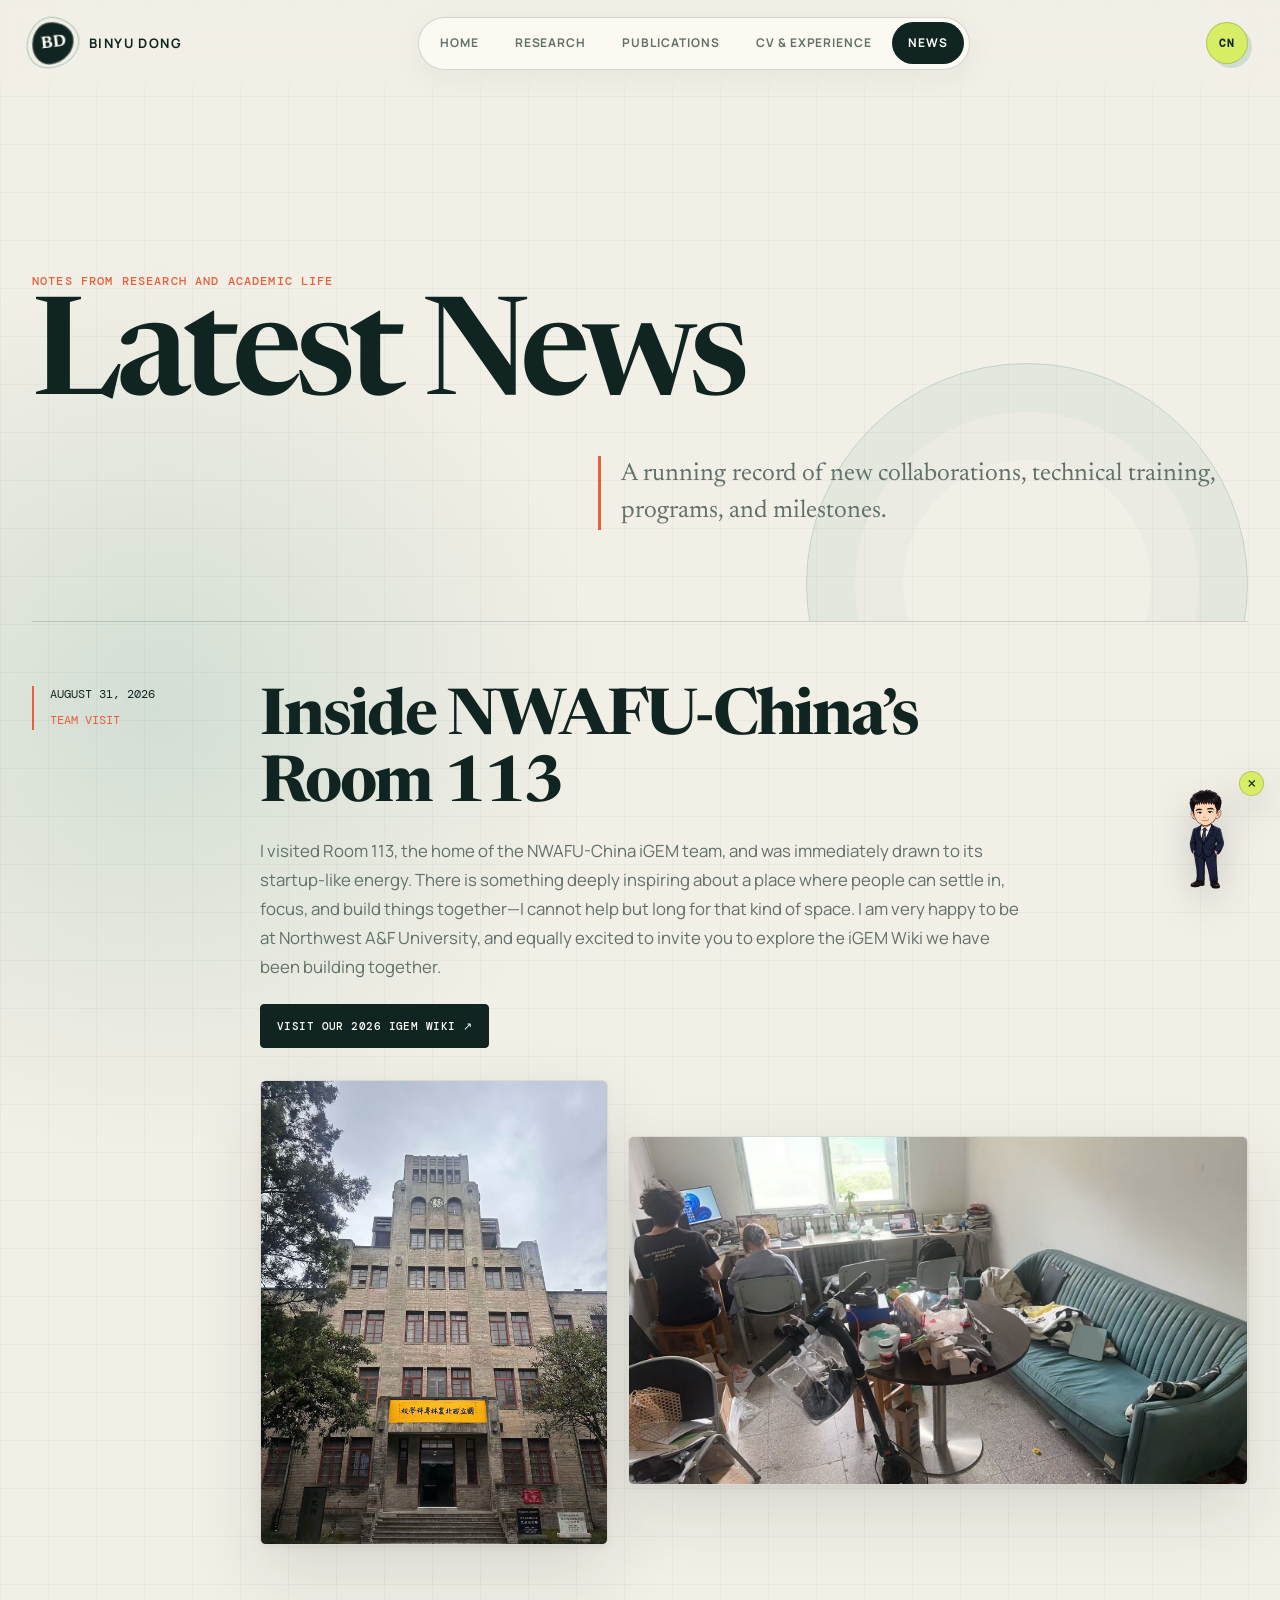
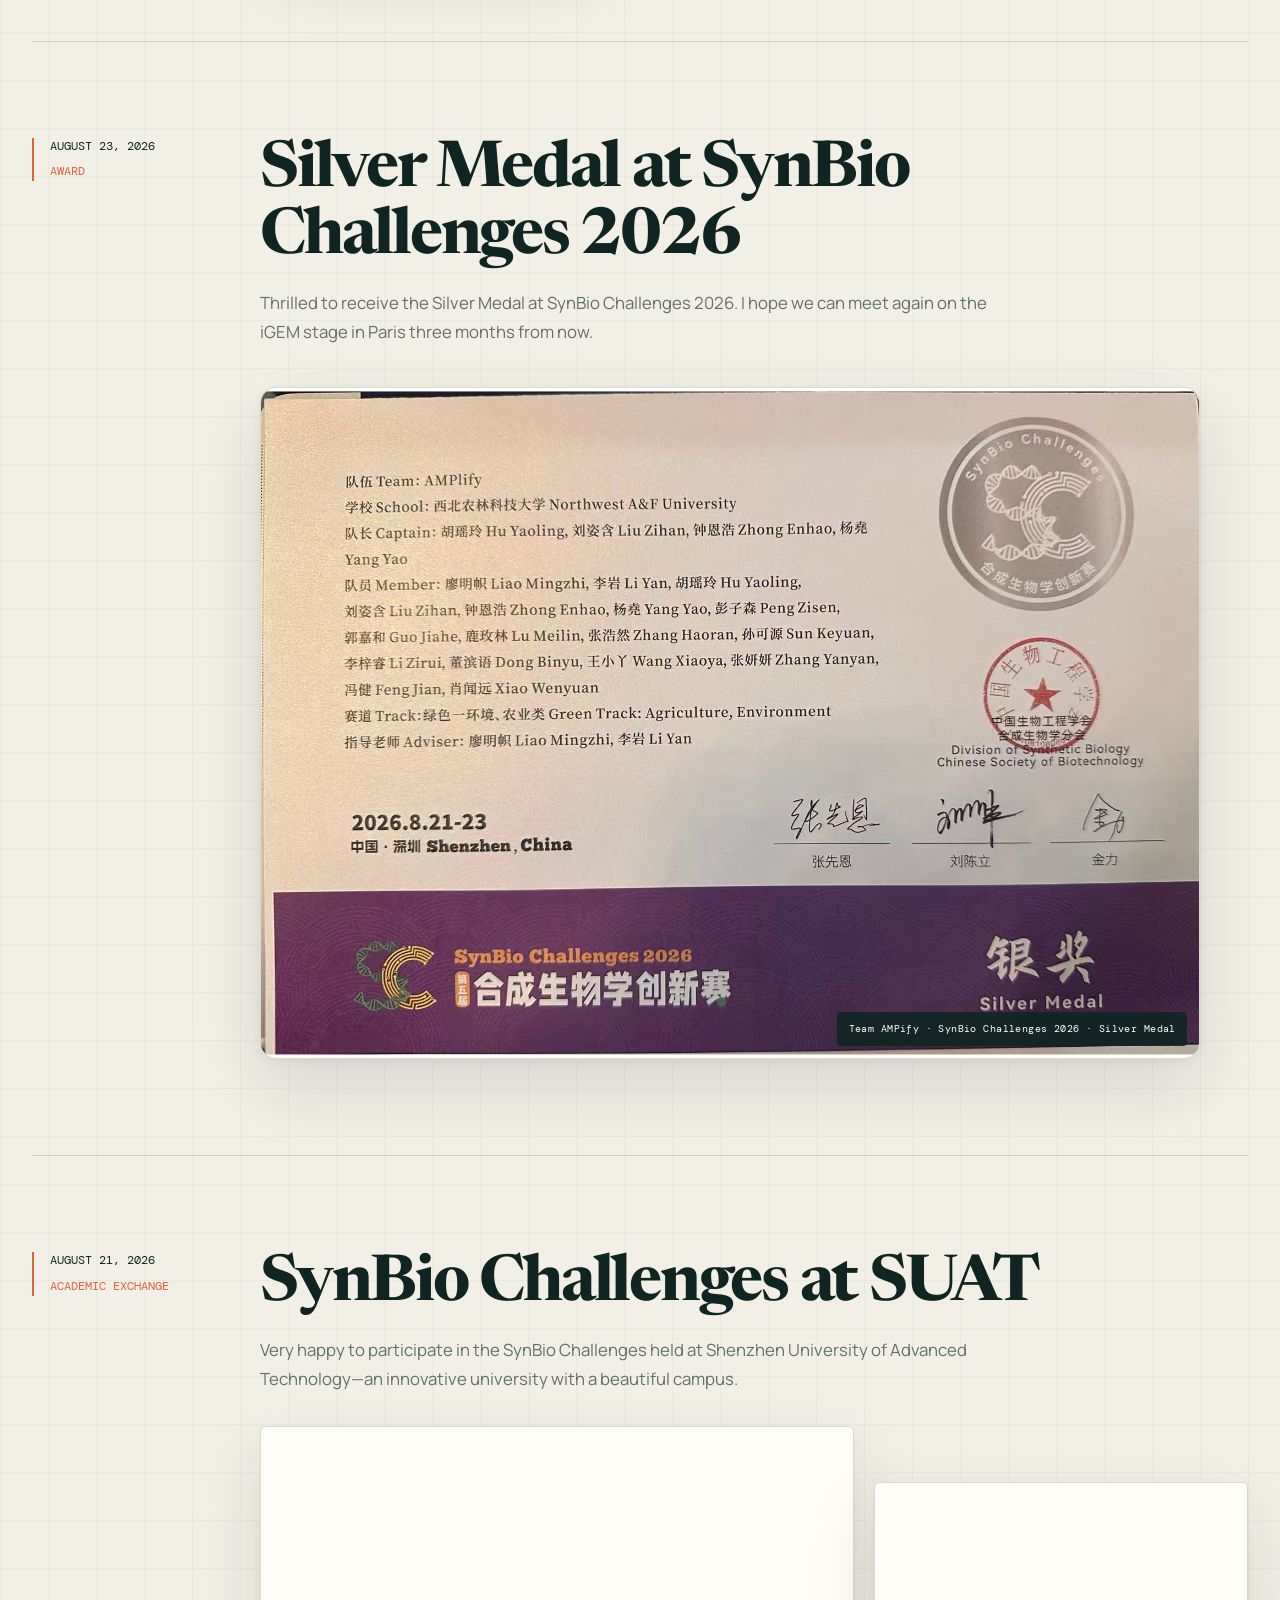
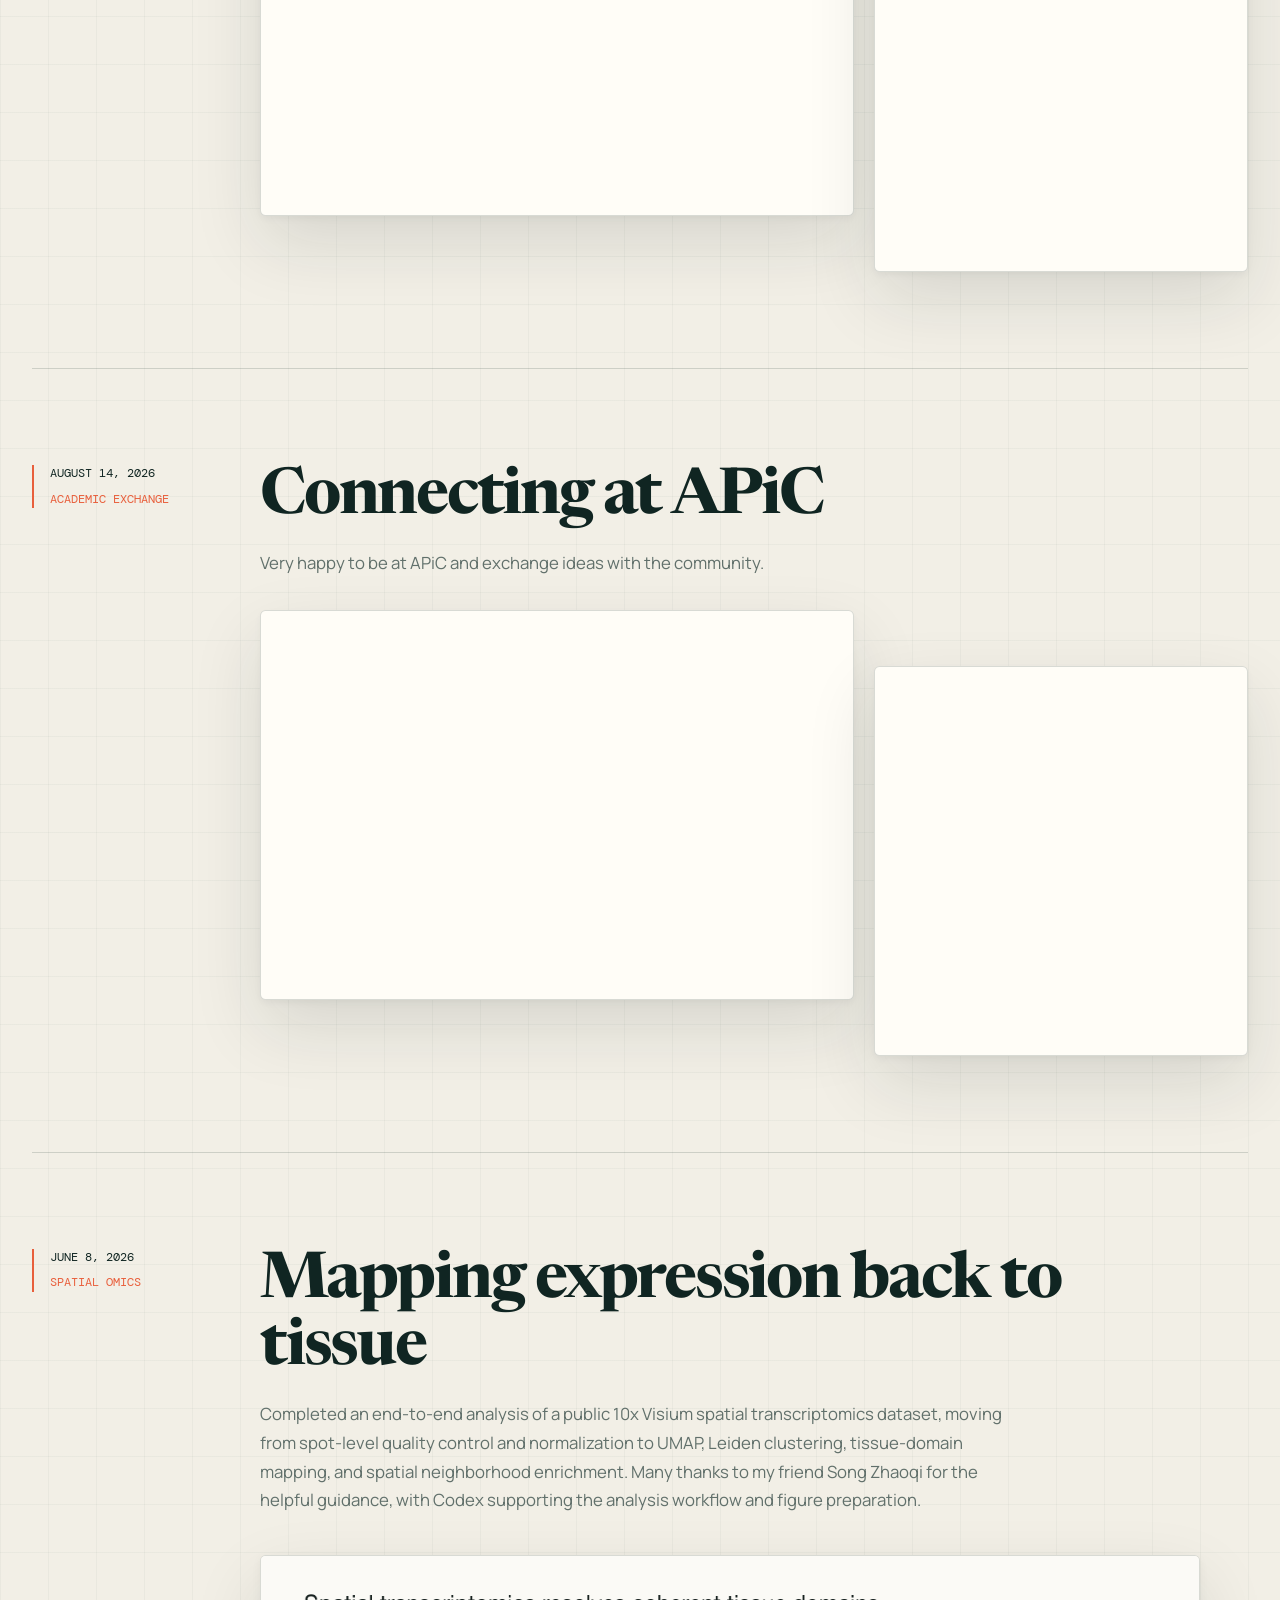
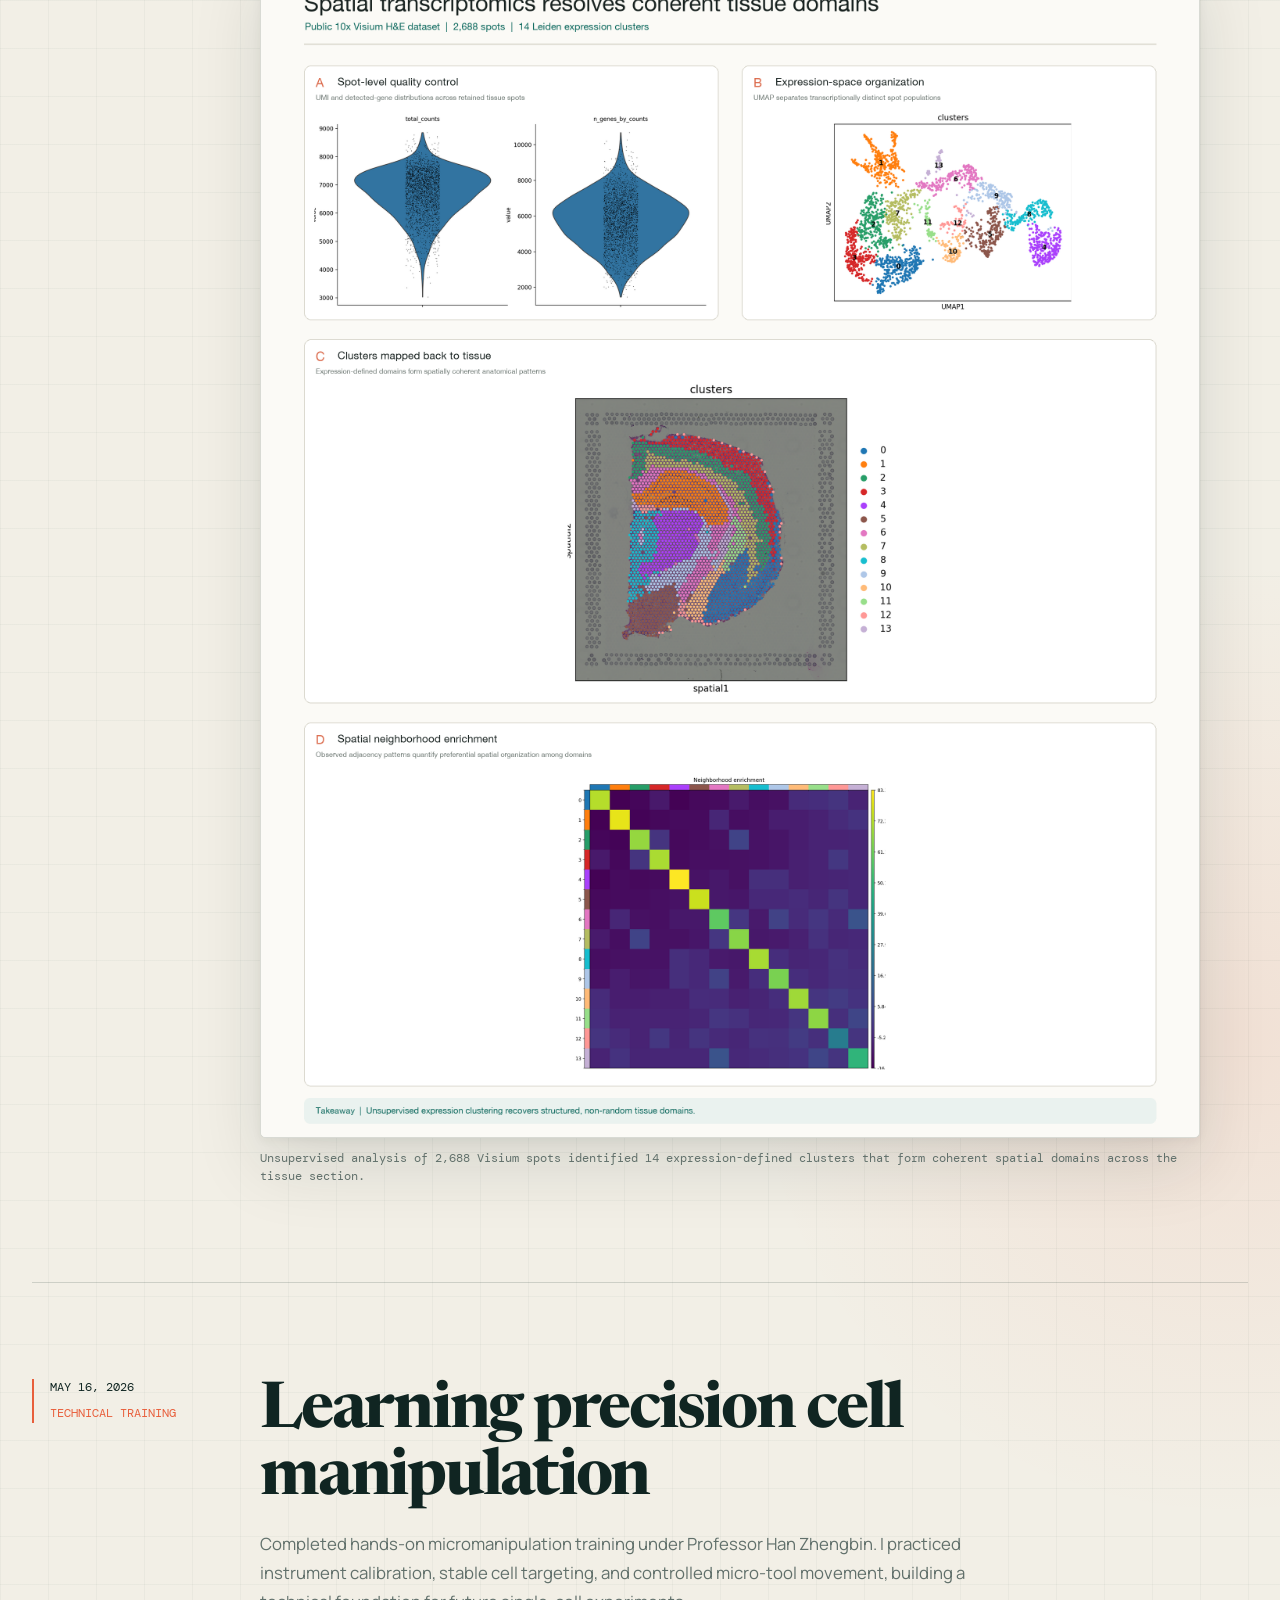
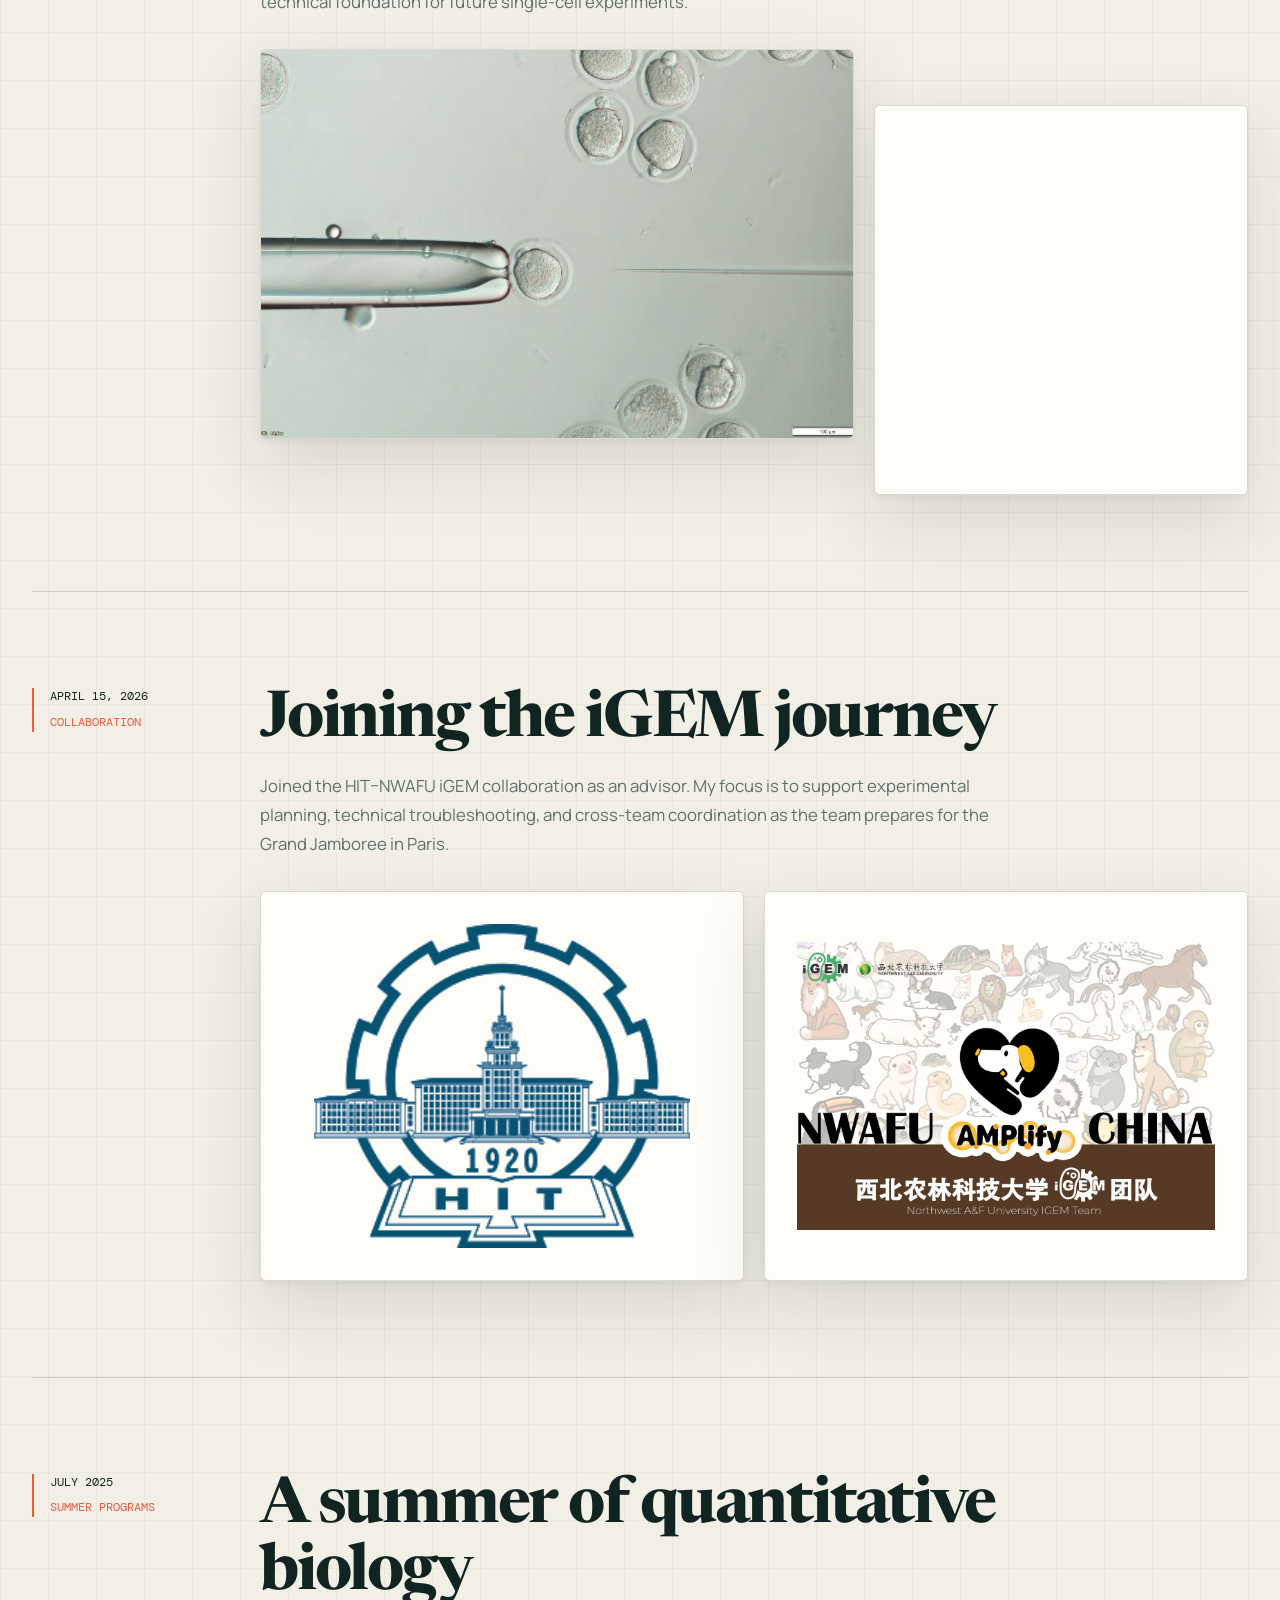
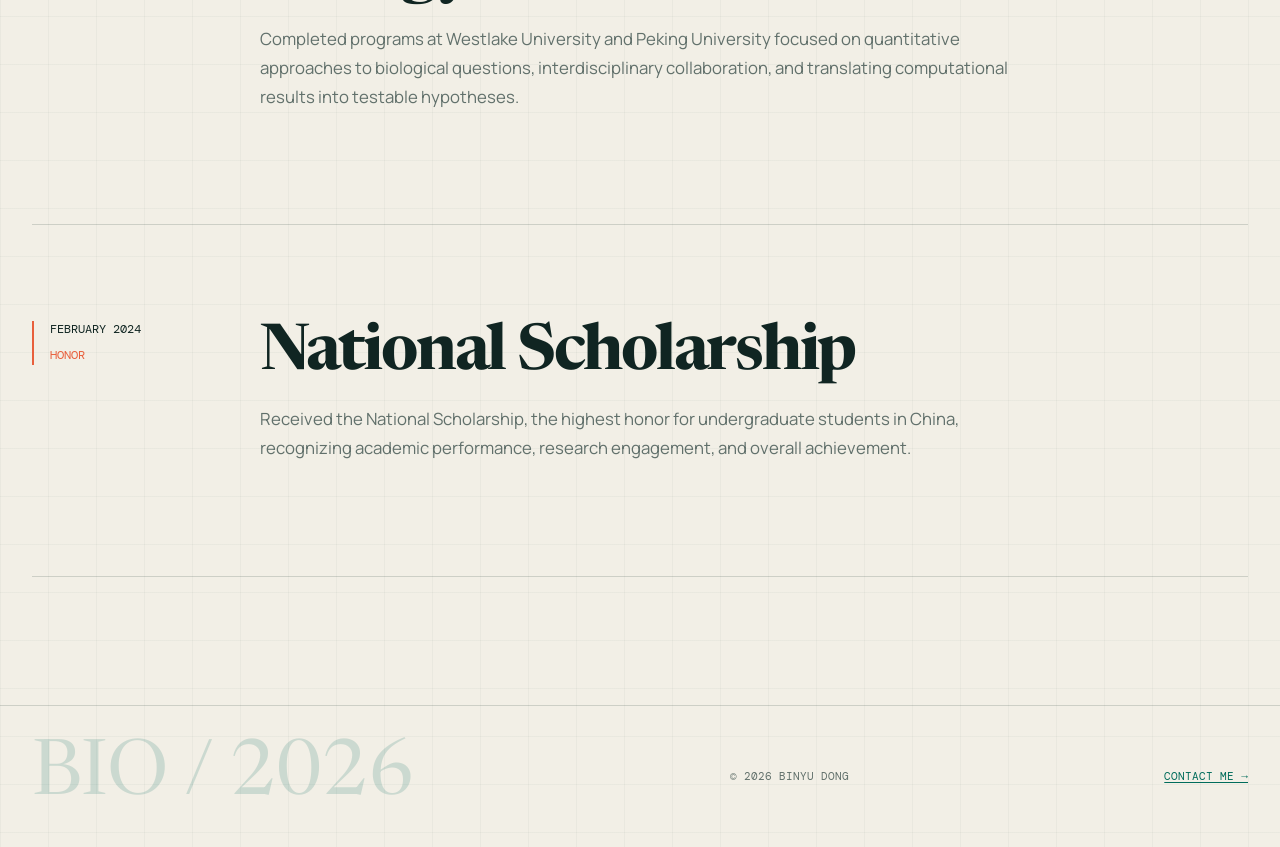
==== commit cb8c861c: "Add NWAFU iGEM Room 113 visit news" ====
--- a/news.html
+++ b/news.html
@@ -13,6 +13,8 @@
   <header class="site-header"><nav class="site-nav" aria-label="Main navigation"><a class="site-brand" href="index.html"><span class="brand-mark">BD</span><span>Binyu Dong</span></a><div class="nav-links"><a href="index.html">Home</a><a href="research.html">Research</a><a href="publications.html">Publications</a><a href="resume.html">CV & Experience</a><a class="active" href="news.html">News</a></div></nav></header>
   <main id="content" class="content-shell">
     <header class="page-hero"><p class="section-kicker">Notes from research and academic life</p><h1>Latest News</h1><p>A running record of new collaborations, technical training, programs, and milestones.</p></header>
+
+    <section class="news-entry" id="nwafu-room-113"><div class="news-date"><time datetime="2026-08-31">August 31, 2026</time><span>Team Visit</span></div><article><h2>Inside NWAFU-China’s Room 113</h2><p>I visited Room 113, the home of the NWAFU-China iGEM team, and was immediately drawn to its startup-like energy. There is something deeply inspiring about a place where people can settle in, focus, and build things together—I cannot help but long for that kind of space. I am very happy to be at Northwest A&amp;F University, and equally excited to invite you to explore the iGEM Wiki we have been building together.</p><div class="news-actions"><a class="news-link" href="https://2026.igem.wiki/nwafu-china/" target="_blank" rel="noopener noreferrer">Visit our 2026 iGEM Wiki ↗</a></div><div class="news-images nwafu-gallery"><img src="static/picture/nwafu-113-building.jpg" alt="The historic building at Northwest A&amp;F University that houses Room 113" loading="eager" decoding="async"><img src="static/picture/nwafu-113-room.jpg" alt="NWAFU-China iGEM team members working together in Room 113" loading="eager" decoding="async"></div></article></section>
 
     <section class="news-entry" id="synbio-silver-medal"><div class="news-date"><time datetime="2026-08-23">August 23, 2026</time><span>Award</span></div><article><h2>Silver Medal at SynBio Challenges 2026</h2><p>Thrilled to receive the Silver Medal at SynBio Challenges 2026. I hope we can meet again on the iGEM stage in Paris three months from now.</p><figure class="certificate-figure"><img src="static/picture/synbio-silver-medal.jpg" alt="Silver Medal certificate awarded to team AMPify at SynBio Challenges 2026" loading="eager" decoding="async"><figcaption>Team AMPify · SynBio Challenges 2026 · Silver Medal</figcaption></figure></article></section>
 
--- a/static/css/design.css
+++ b/static/css/design.css
@@ -125,6 +125,9 @@
 .news-date time,.news-date span { display: block; font-family: var(--mono); font-size: .72rem; line-height: 1.55; text-transform: uppercase; }
 .news-date span { margin-top: .5rem; color: var(--coral); }
 .news-entry article > p { max-width: 760px; color: var(--muted); font-size: 1.05rem; }
+.news-actions { display: flex; gap: .75rem; flex-wrap: wrap; margin-top: 1.4rem; }
+.news-link { display: inline-flex; align-items: center; min-height: 44px; padding: .7rem 1rem; color: var(--bright); background: var(--ink); border: 1px solid var(--ink); border-radius: .25rem; font-family: var(--mono); font-size: .68rem; font-weight: 500; letter-spacing: .04em; text-decoration: none; text-transform: uppercase; transition: color 160ms ease, background 160ms ease, transform 160ms ease; }
+.news-link:hover { color: var(--ink); background: var(--acid); border-color: var(--acid); transform: translateY(-2px); }
 .news-images { display: grid; grid-template-columns: repeat(2,1fr); gap: 1rem; margin-top: 2rem; }
 .news-images img { width: 100%; height: 300px; object-fit: cover; background: var(--bright); border: 1px solid var(--line); border-radius: 1rem; box-shadow: var(--shadow); }
 .logo-images img { padding: 2rem; object-fit: contain; }
@@ -346,7 +349,7 @@
   clip-path: polygon(3% 8%,100% 0,96% 92%,0 100%);
 }
 .profile-card::after { right: -1.4rem; bottom: -1.4rem; opacity: .55; }
-.profile-card img { aspect-ratio: 4/5; border-radius: .2rem; filter: saturate(.88) contrast(1.04); }
+.profile-card img { height: auto; aspect-ratio: 1; object-position: center 42%; border-radius: .45rem; filter: saturate(.88) contrast(1.04); }
 .profile-card h2 { font-size: 2.35rem; letter-spacing: -.03em; }
 .profile-details li { padding-left: 1rem; border-left: 2px solid rgba(232,95,60,.35); }
 
@@ -481,6 +484,10 @@
 .news-images img { height: 390px; border-radius: .35rem; filter: saturate(.92); transition: filter 240ms ease, transform 240ms ease; }
 .news-images img:nth-child(2) { margin-top: 3.5rem; }
 .news-images img:hover { z-index: 1; filter: saturate(1.08); transform: translateY(-5px); }
+.nwafu-gallery { grid-template-columns: minmax(220px,.72fr) minmax(0,1.28fr); align-items: start; }
+.nwafu-gallery img { height: auto; }
+.nwafu-gallery img:first-child { aspect-ratio: 3/4; object-position: center; }
+.nwafu-gallery img:nth-child(2) { aspect-ratio: 16/9; object-position: center; }
 .logo-images { grid-template-columns: repeat(2,1fr); }
 .logo-images img:nth-child(2) { margin-top: 0; }
 
@@ -640,7 +647,7 @@
   .home-shell { grid-template-columns: 1fr; gap: 3.5rem; padding-top: 2.5rem; }
   .profile-card { position: static; display: grid; grid-template-columns: 180px 1fr; gap: 1.4rem; max-width: 720px; border-radius: .35rem; transform: none; }
   .profile-card::after { display: none; }
-  .profile-card img { height: 225px; object-fit: cover; }
+  .profile-card img { height: auto; aspect-ratio: 1; object-fit: cover; }
   .profile-card > div { align-self: center; }
   .hero { min-height: 590px; }
 }
